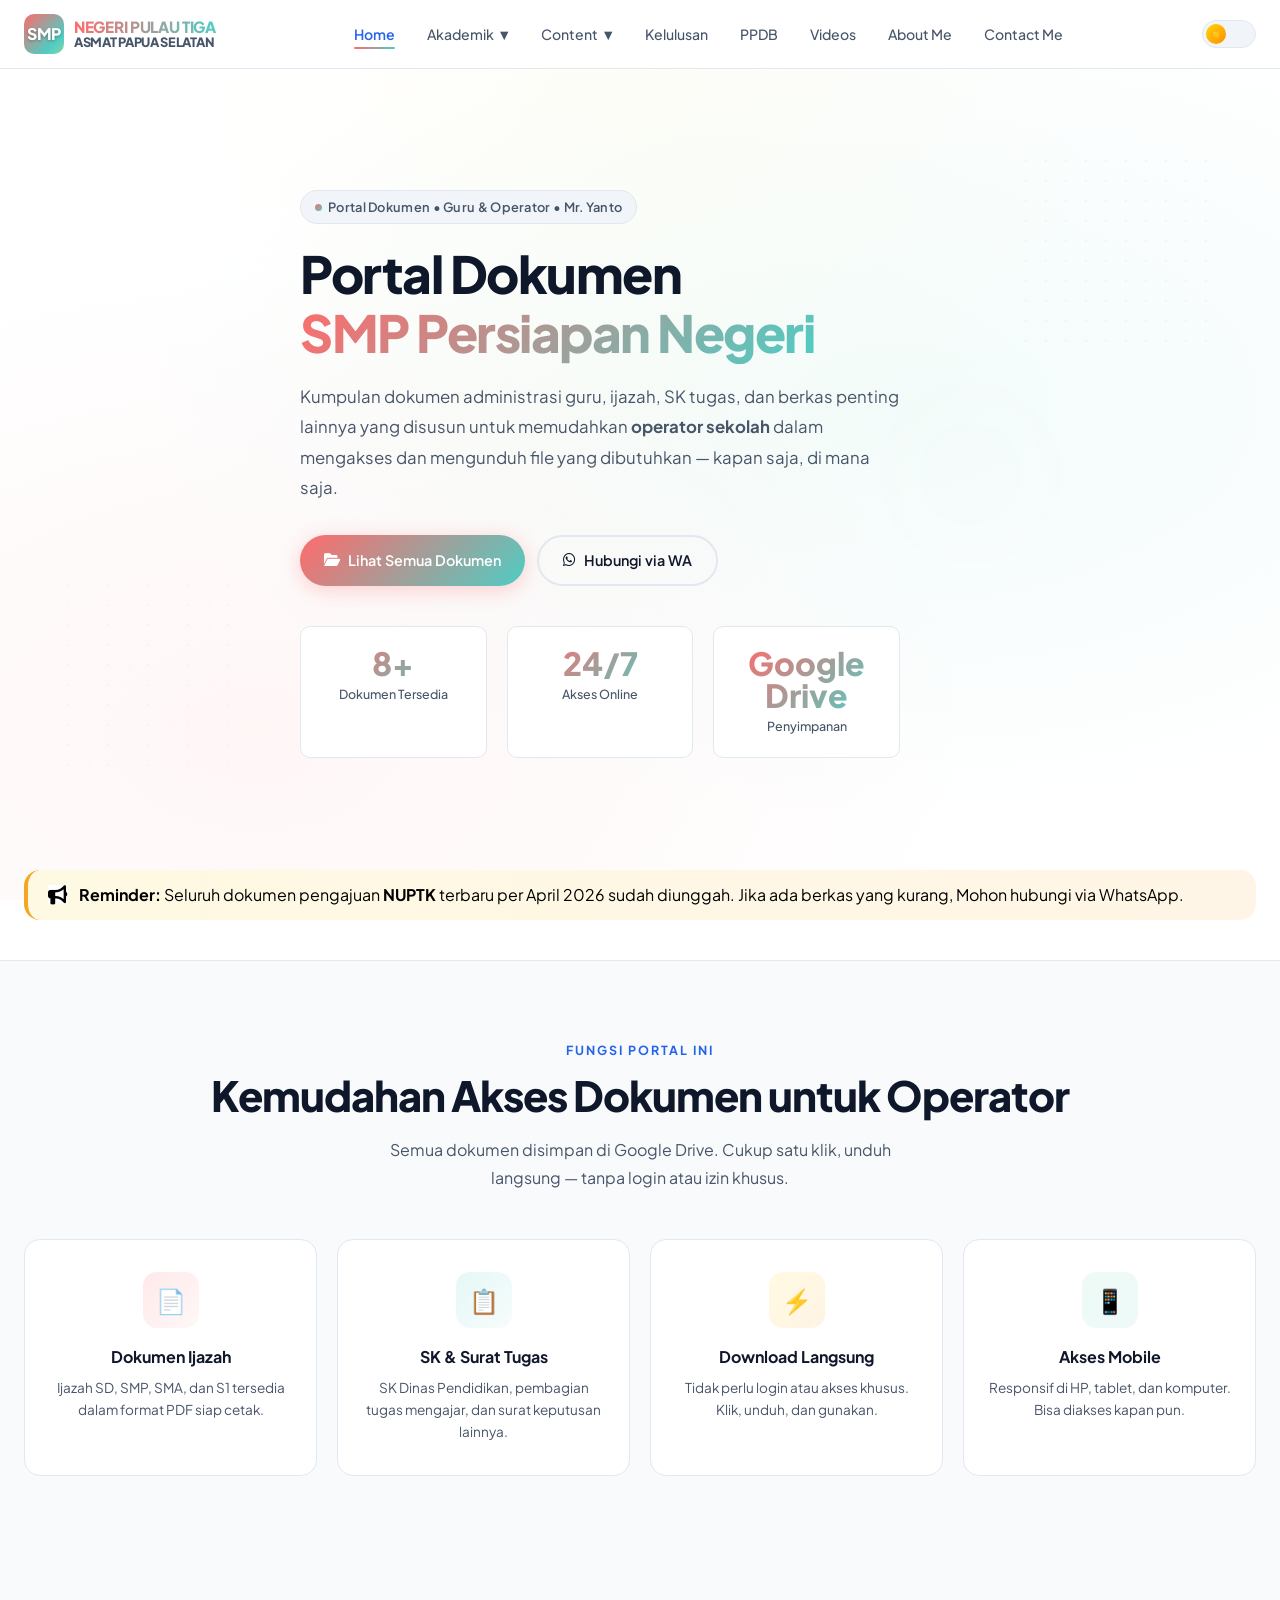
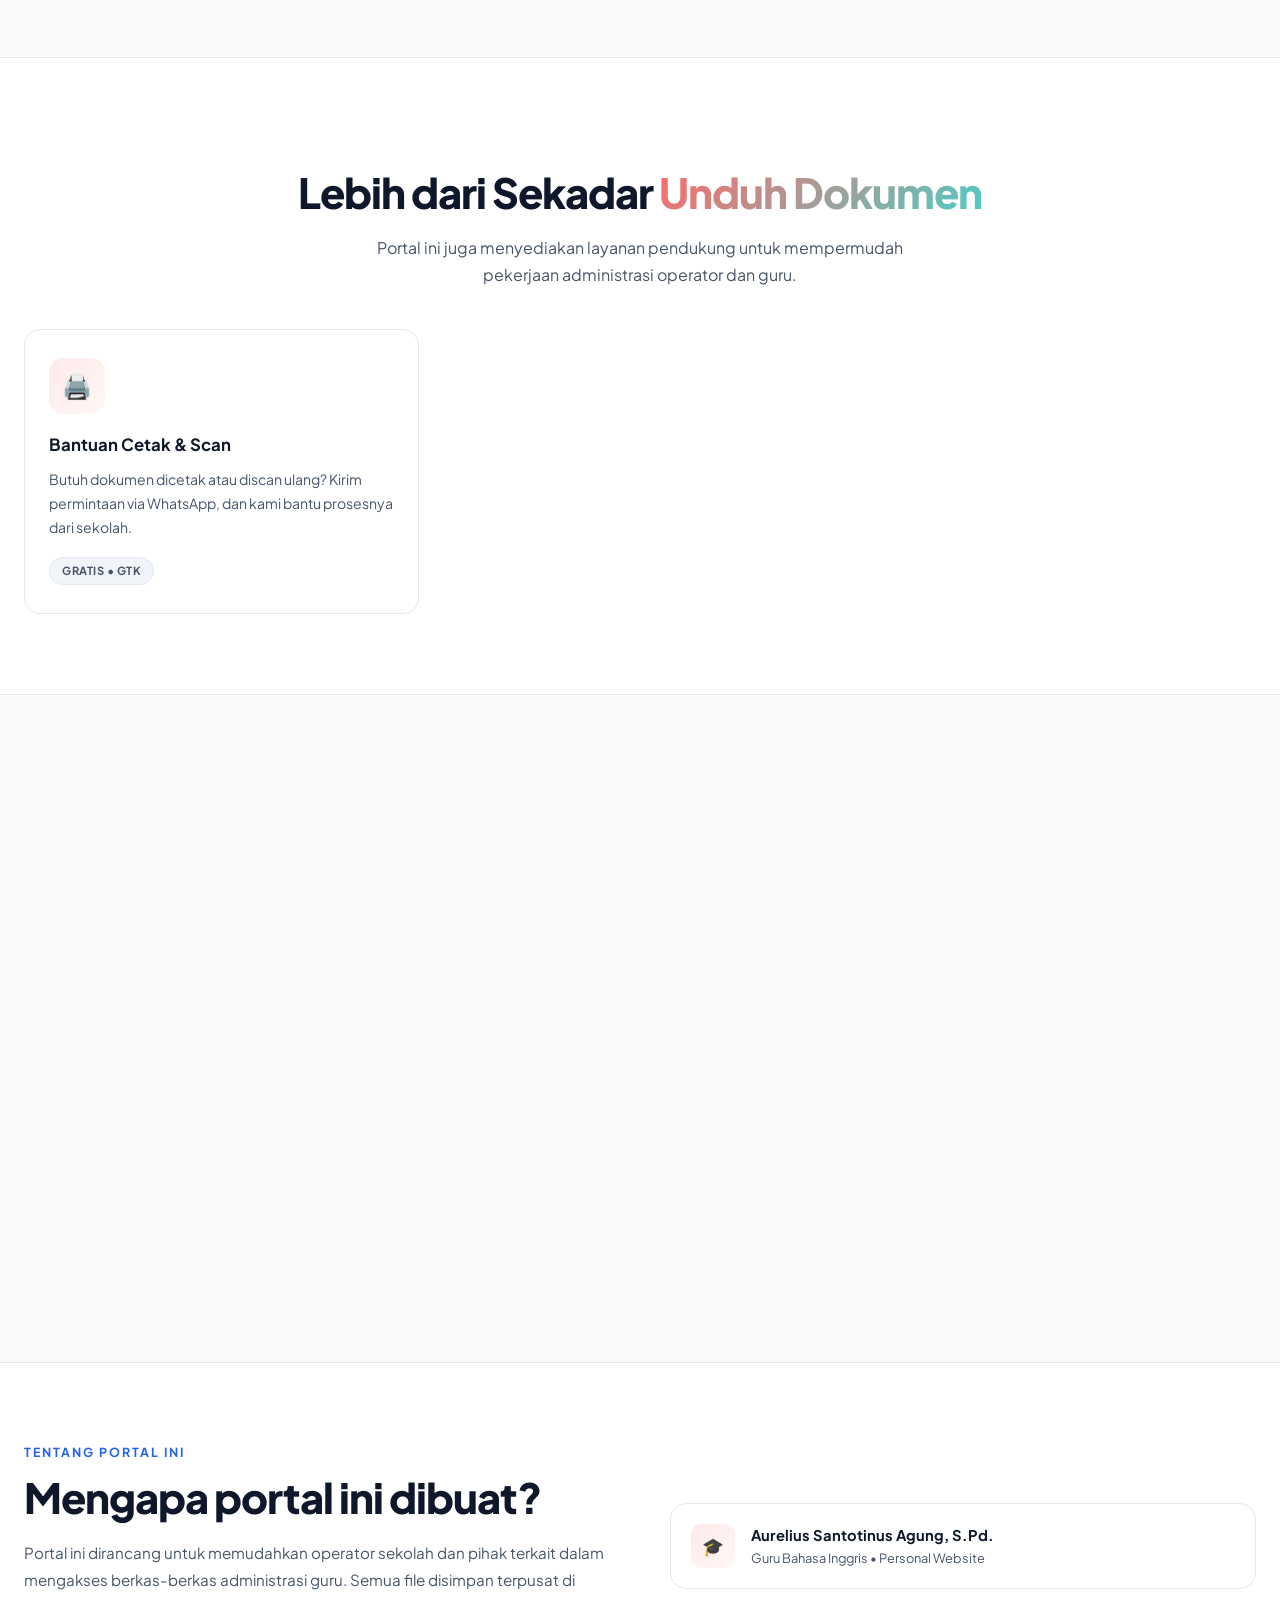
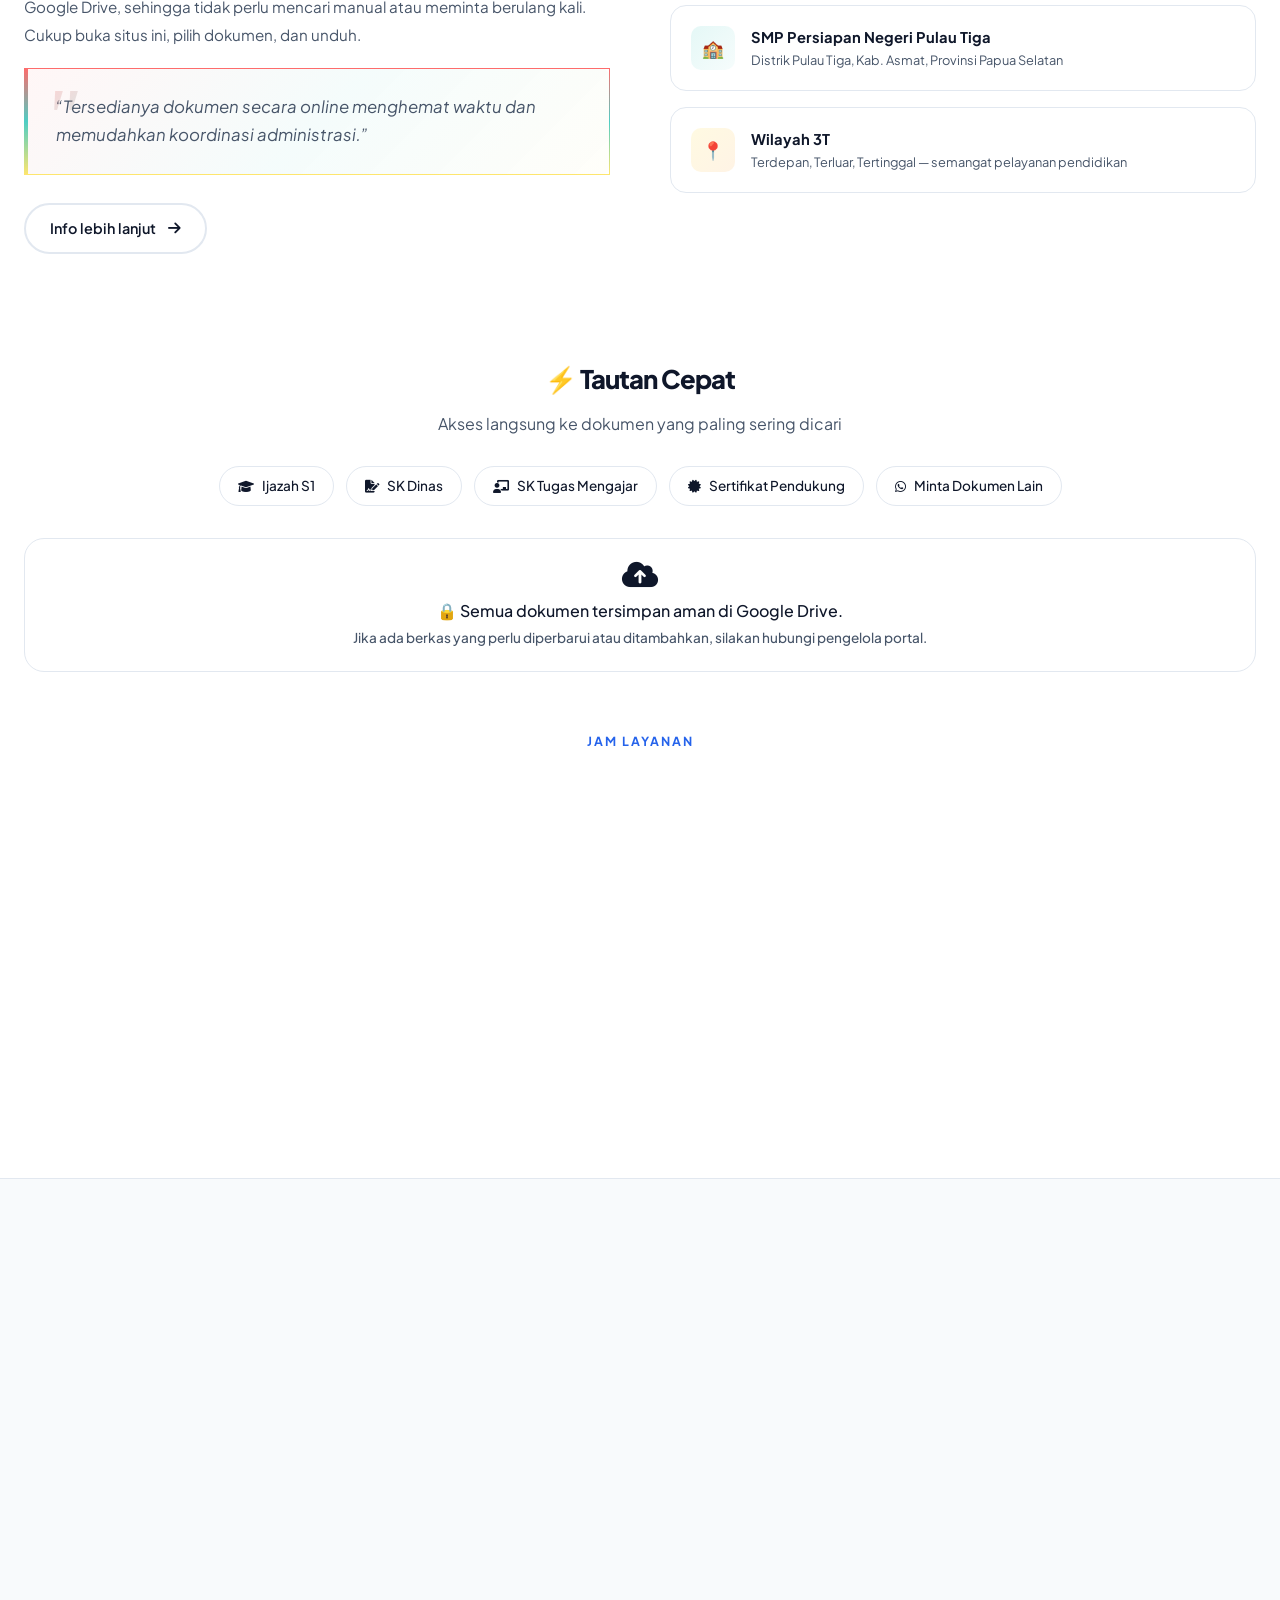
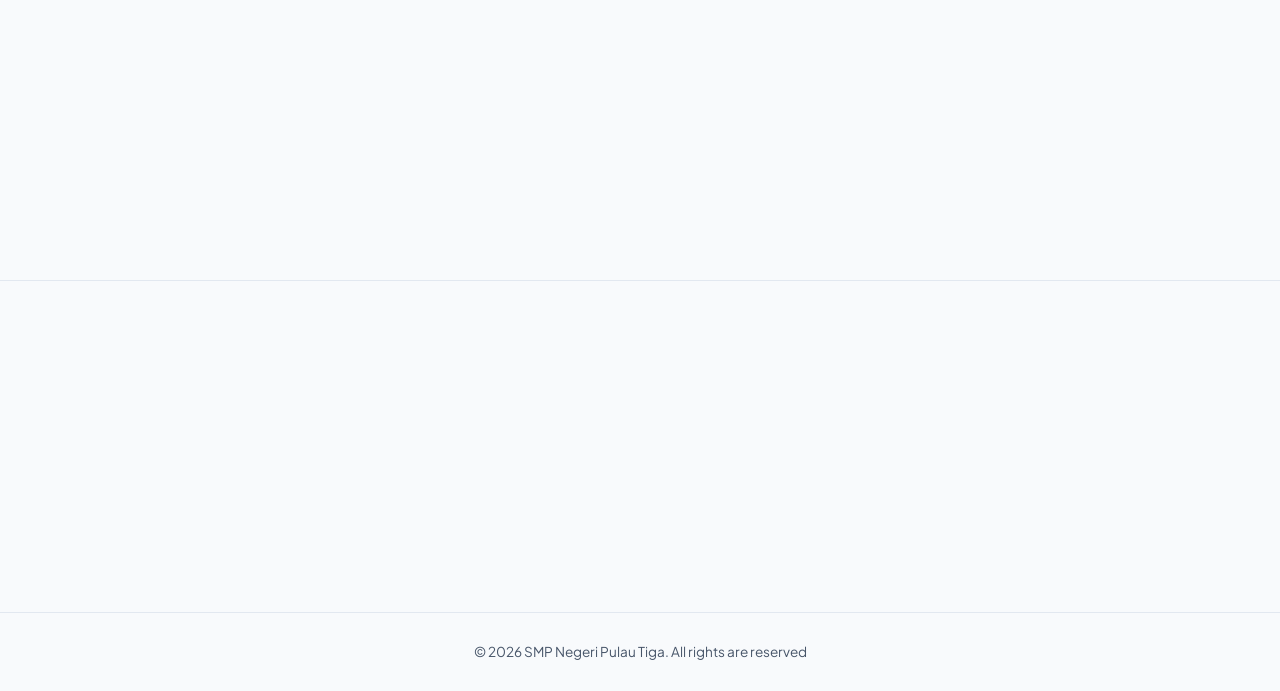
==== index.html @ c6775cc3 "komit sjaa" ====
<!doctype html>
<html lang="id" data-theme="light">

<head>
  <meta charset="UTF-8" />
  <meta name="viewport" content="width=device-width, initial-scale=1.0" />
  <title>Beranda | Portal Dokumen - SMP Persiapan Negeri Pulau Tiga</title>
  <meta name="description"
    content="Portal dokumen resmi untuk kebutuhan operator sekolah. Akses mudah file penting seperti ijazah, SK, dan administrasi guru." />
  <link rel="preconnect" href="https://fonts.googleapis.com" />
  <link rel="preconnect" href="https://fonts.gstatic.com" crossorigin />
  <link href="https://fonts.googleapis.com/css2?family=Plus+Jakarta+Sans:wght@300;400;500;600;700;800&display=swap"
    rel="stylesheet" />
  <link rel="stylesheet" href="https://cdnjs.cloudflare.com/ajax/libs/font-awesome/6.0.0-beta3/css/all.min.css" />
  <link rel="stylesheet" href="css/style.css" />
  <style>
    /* tambahan kecil untuk konten baru */
    .announcement-bar {
      background: linear-gradient(90deg, #fef9e3, #fff5e6);
      border-left: 4px solid #f5a623;
      padding: 12px 20px;
      border-radius: 16px;
      display: flex;
      align-items: center;
      gap: 12px;
      flex-wrap: wrap;
      margin-bottom: 40px;
    }

    .quick-links {
      display: flex;
      flex-wrap: wrap;
      gap: 12px;
      justify-content: center;
      margin-top: 20px;
    }

    .quick-link-item {
      background: var(--card-bg);
      border: 1px solid var(--border);
      border-radius: 40px;
      padding: 8px 18px;
      font-size: 0.85rem;
      font-weight: 500;
      transition: all 0.2s;
    }

    .quick-link-item i {
      margin-right: 6px;
      font-size: 0.8rem;
    }

    .quick-link-item:hover {
      background: var(--bg2);
      transform: translateY(-2px);
    }

    /* PERBAIKAN: Responsive untuk section Tentang Portal Ini */
    .about-portal-grid {
      display: grid;
      grid-template-columns: 1fr 1fr;
      gap: 60px;
      align-items: center;
    }

    @media (max-width: 768px) {
      .about-portal-grid {
        grid-template-columns: 1fr;
        gap: 40px;
      }

      .announcement-bar {
        font-size: 0.85rem;
      }
    }

    /* ===== KONTEN TAMBAHAN: LAYANAN, TESTIMONI, FAQ ===== */

    /* Section Layanan Tambahan */
    .services-grid {
      display: grid;
      grid-template-columns: repeat(auto-fit, minmax(260px, 1fr));
      gap: 24px;
      margin-top: 40px;
    }

    .service-card {
      background: var(--card-bg);
      border: 1px solid var(--border);
      border-radius: var(--radius);
      padding: 28px 24px;
      transition: all 0.3s cubic-bezier(0.4, 0, 0.2, 1);
      position: relative;
      overflow: hidden;
    }

    .service-card::before {
      content: '';
      position: absolute;
      top: 0;
      left: 0;
      right: 0;
      height: 3px;
      background: linear-gradient(90deg, var(--c1), var(--c2), var(--c3));
      transform: scaleX(0);
      transform-origin: left;
      transition: transform 0.4s ease;
    }

    .service-card:hover::before {
      transform: scaleX(1);
    }

    .service-card:hover {
      transform: translateY(-6px);
      box-shadow: var(--shadow-lg);
      border-color: transparent;
    }

    .service-icon {
      width: 56px;
      height: 56px;
      border-radius: 14px;
      display: flex;
      align-items: center;
      justify-content: center;
      font-size: 1.5rem;
      margin-bottom: 18px;
    }

    .service-icon.si-1 {
      background: linear-gradient(135deg, rgba(255, 107, 107, 0.15), rgba(255, 107, 107, 0.05));
      color: var(--c1);
    }

    .service-icon.si-2 {
      background: linear-gradient(135deg, rgba(78, 205, 196, 0.15), rgba(78, 205, 196, 0.05));
      color: var(--c2);
    }

    .service-icon.si-3 {
      background: linear-gradient(135deg, rgba(255, 230, 109, 0.2), rgba(255, 140, 0, 0.1));
      color: #f59e0b;
    }

    .service-card h3 {
      font-size: 1.05rem;
      font-weight: 700;
      margin-bottom: 10px;
      color: var(--text);
    }

    .service-card p {
      font-size: 0.88rem;
      color: var(--text2);
      line-height: 1.7;
      margin-bottom: 16px;
    }

    .service-card .service-tag {
      display: inline-block;
      padding: 4px 12px;
      border-radius: 99px;
      font-size: 0.7rem;
      font-weight: 700;
      letter-spacing: 0.5px;
      text-transform: uppercase;
      background: var(--bg3);
      color: var(--text2);
      border: 1px solid var(--border);
    }

    /* Testimoni */
    .testimonial-grid {
      display: grid;
      grid-template-columns: repeat(auto-fit, minmax(280px, 1fr));
      gap: 24px;
      margin-top: 40px;
    }

    .testimonial-card {
      background: var(--card-bg);
      border: 1px solid var(--border);
      border-radius: var(--radius);
      padding: 28px 24px;
      transition: all 0.3s ease;
      position: relative;
    }

    .testimonial-card:hover {
      transform: translateY(-4px);
      box-shadow: var(--shadow-lg);
    }

    .testimonial-quote-icon {
      font-size: 2.5rem;
      color: var(--c2);
      opacity: 0.3;
      line-height: 1;
      margin-bottom: 8px;
      font-family: Georgia, serif;
    }

    .testimonial-text {
      font-size: 0.9rem;
      color: var(--text2);
      line-height: 1.75;
      margin-bottom: 20px;
      font-style: italic;
    }

    .testimonial-author {
      display: flex;
      align-items: center;
      gap: 12px;
      padding-top: 16px;
      border-top: 1px solid var(--border);
    }

    .testimonial-avatar {
      width: 44px;
      height: 44px;
      border-radius: 50%;
      background: linear-gradient(135deg, var(--c1), var(--c2));
      display: flex;
      align-items: center;
      justify-content: center;
      color: #fff;
      font-weight: 700;
      font-size: 1rem;
      flex-shrink: 0;
    }

    .testimonial-author-info h4 {
      font-size: 0.88rem;
      font-weight: 700;
      color: var(--text);
      margin-bottom: 2px;
    }

    .testimonial-author-info p {
      font-size: 0.75rem;
      color: var(--text3);
    }

    .testimonial-stars {
      color: #f59e0b;
      font-size: 0.8rem;
      margin-bottom: 8px;
      letter-spacing: 2px;
    }

    /* FAQ Accordion */
    .faq-list {
      max-width: 780px;
      margin: 40px auto 0;
      display: flex;
      flex-direction: column;
      gap: 12px;
    }

    .faq-item {
      background: var(--card-bg);
      border: 1px solid var(--border);
      border-radius: var(--radius-sm);
      overflow: hidden;
      transition: all 0.3s ease;
    }

    .faq-item.open {
      border-color: var(--c2);
      box-shadow: 0 8px 24px -12px rgba(78, 205, 196, 0.35);
    }

    .faq-question {
      width: 100%;
      padding: 18px 22px;
      background: none;
      border: none;
      text-align: left;
      font-size: 0.92rem;
      font-weight: 600;
      color: var(--text);
      cursor: pointer;
      display: flex;
      align-items: center;
      justify-content: space-between;
      gap: 16px;
      transition: background 0.2s ease;
      font-family: inherit;
    }

    .faq-question:hover {
      background: var(--bg3);
    }

    .faq-question-icon {
      flex-shrink: 0;
      width: 28px;
      height: 28px;
      border-radius: 50%;
      background: var(--bg3);
      display: flex;
      align-items: center;
      justify-content: center;
      transition: all 0.3s ease;
      font-size: 0.75rem;
      color: var(--text2);
    }

    .faq-item.open .faq-question-icon {
      background: linear-gradient(135deg, var(--c1), var(--c2));
      color: #fff;
      transform: rotate(180deg);
    }

    .faq-answer {
      max-height: 0;
      overflow: hidden;
      transition: max-height 0.4s cubic-bezier(0.4, 0, 0.2, 1);
    }

    .faq-item.open .faq-answer {
      max-height: 500px;
    }

    .faq-answer-inner {
      padding: 0 22px 20px 22px;
      font-size: 0.86rem;
      color: var(--text2);
      line-height: 1.75;
    }

    /* Info Jam Layanan */
    .hours-grid {
      display: grid;
      grid-template-columns: repeat(auto-fit, minmax(200px, 1fr));
      gap: 16px;
      margin-top: 32px;
    }

    .hours-card {
      background: var(--card-bg);
      border: 1px solid var(--border);
      border-radius: var(--radius-sm);
      padding: 22px 20px;
      text-align: center;
      transition: all 0.3s ease;
    }

    .hours-card:hover {
      transform: translateY(-4px);
      box-shadow: var(--shadow);
      border-color: var(--c2);
    }

    .hours-card .hours-icon {
      width: 44px;
      height: 44px;
      margin: 0 auto 12px;
      border-radius: 12px;
      display: flex;
      align-items: center;
      justify-content: center;
      font-size: 1.1rem;
      background: linear-gradient(135deg, rgba(78, 205, 196, 0.15), rgba(78, 205, 196, 0.05));
      color: var(--c2);
    }

    .hours-card h4 {
      font-size: 0.9rem;
      font-weight: 700;
      margin-bottom: 6px;
      color: var(--text);
    }

    .hours-card p {
      font-size: 0.82rem;
      color: var(--text2);
      line-height: 1.6;
    }

    .hours-card .hours-status {
      display: inline-block;
      margin-top: 8px;
      padding: 3px 10px;
      border-radius: 99px;
      font-size: 0.7rem;
      font-weight: 600;
      background: rgba(16, 185, 129, 0.15);
      color: #059669;
    }

    @media (max-width: 768px) {

      .services-grid,
      .testimonial-grid {
        grid-template-columns: 1fr;
      }
    }
  </style>
</head>

<body>
  <!-- NAVBAR -->
  <nav class="navbar">
    <div class="container">
      <div class="nav-inner">
        <a href="index.html" class="logo">
          <div class="logo-icon">SMP</div>
          <div class="logo-text">
            <span class="logo-title">Persiapan Negeri</span>
            <span class="logo-sub">Pulau Tiga • Nakai</span>
          </div>
        </a>
        <ul class="nav-links">
          <li><a href="index.html">Home</a></li>
          <li><a href="documents.html">Documents</a></li>
          <li><a href="gallery.html">Gallery</a></li>
          <li><a href="grades.html">Students Grades</a></li>
          <li><a href="exam.html">Ujian</a></li>
          <li><a href="rapor.html">Rapor</a></li>
          <li><a href="blog.html">Blog</a></li>
          <li><a href="about.html">About Me</a></li>
          <li><a href="https://mryanto96.github.io/ATTENDANCE-SYSTEM/" target="_blank">Absensi</a></li>
          <li><a href="contact.html">Contact Me</a></li>
        </ul>
        <div class="nav-right">
          <button class="dark-toggle" aria-label="Toggle dark mode" id="darkToggleBtn">
            <div class="dark-toggle-ball">☀️</div>
          </button>
          <button class="hamburger" aria-label="Menu">
            <span></span><span></span><span></span>
          </button>
        </div>
      </div>
    </div>
  </nav>
  <div class="mobile-menu" id="mobileMenu">
    <a href="index.html">Home</a>
    <a href="documents.html">Documents</a>
    <a href="gallery.html">Gallery</a>
    <a href="grades.html">Students Grades</a>
    <a href="exam.html">Ujian</a>
    <a href="rapor.html">Rapor</a>
    <a href="blog.html">Blog</a>
    <a href="about.html">About Me</a>
    <a href="https://mryanto96.github.io/ATTENDANCE-SYSTEM/" target="_blank">Absensi</a>
    <a href="contact.html">Contact Me</a>
  </div>


  <div class="page-content">
    <!-- HERO - versi lebih rendah hati & profesional -->
    <section class="hero">
      <div class="hero-bg"></div>
      <div class="dots-grid" style="top: 10%; right: 5%; opacity: 0.4"></div>
      <div class="dots-grid" style="bottom: 15%; left: 3%; opacity: 0.3"></div>

      <div class="container">
        <div class="hero-inner">
          <div class="hero-text">
            <div class="badge fade-up" style="margin-bottom: 20px">
              <span class="badge-dot"></span>
              Portal Dokumen • Guru & Operator • Mr. Yanto
            </div>

            <h1 class="fade-up">
              Portal Dokumen<br /><span class="gradient-text">SMP Persiapan Negeri</span>
            </h1>

            <p class="hero-desc fade-up">
              Kumpulan dokumen administrasi guru, ijazah, SK tugas, dan berkas
              penting lainnya yang disusun untuk memudahkan
              <strong>operator sekolah</strong> dalam mengakses dan mengunduh
              file yang dibutuhkan — kapan saja, di mana saja.
            </p>

            <div class="hero-actions fade-up">
              <a href="documents.html" class="btn btn-primary">
                <i class="fas fa-folder-open"></i>
                Lihat Semua Dokumen
              </a>
              <a href="contact.html" class="btn btn-outline">
                <i class="fab fa-whatsapp"></i>
                Hubungi via WA
              </a>
            </div>

            <div class="stats-row fade-up">
              <div class="stat-card">
                <div class="stat-value">8+</div>
                <div class="stat-label">Dokumen Tersedia</div>
              </div>
              <div class="stat-card">
                <div class="stat-value">24/7</div>
                <div class="stat-label">Akses Online</div>
              </div>
              <div class="stat-card">
                <div class="stat-value">Google Drive</div>
                <div class="stat-label">Penyimpanan</div>
              </div>
            </div>
          </div>

          <div class="profile-wrapper fade-up">
            <div class="profile-frame">
              <img src="images/Pass.jpeg" alt="Aurelius Santotinus Agung, S.Pd." class="profile-img" onerror="
                    this.style.display = 'none';
                    this.parentNode.querySelector(
                      '.profile-placeholder',
                    ).style.display = 'flex';
                  " />
              <div class="profile-placeholder" style="
                    display: none;
                    position: absolute;
                    inset: 6px;
                    border-radius: 40% 60% 40% 60% / 50% 40% 60% 50%;
                    background: linear-gradient(
                      135deg,
                      var(--c1),
                      var(--c2),
                      var(--c3)
                    );
                    align-items: center;
                    justify-content: center;
                    font-size: 5rem;
                    color: white;
                    animation:
                      blobPulse 8s ease infinite,
                      float 6s ease-in-out infinite;
                    z-index: 1;
                  ">
                👨‍🏫
              </div>
            </div>
          </div>
        </div>
      </div>
    </section>

    <!-- PENGUMUMAN RINGAN (KONTEN RELEVAN) -->
    <div class="container" style="margin-top: -30px; position: relative; z-index: 5">
      <div class="announcement-bar fade-up" style="color: #000000">
        <i class="fas fa-bullhorn" style="font-size: 1.2rem; background-color: white; color: #000000"></i>
        <span><strong>Reminder:</strong> Seluruh dokumen pengajuan
          <strong>NUPTK</strong> terbaru per April 2026 sudah diunggah. Jika
          ada berkas yang kurang, Mohon hubungi via WhatsApp.</span>
      </div>
    </div>

    <!-- QUICK INFO SECTION -->
    <section class="section" style="
          background: var(--bg2);
          border-top: 1px solid var(--border);
          border-bottom: 1px solid var(--border);
        ">
      <div class="container">
        <div style="text-align: center; margin-bottom: 48px">
          <p class="section-label fade-up">Fungsi Portal Ini</p>
          <h2 class="section-title fade-up">
            Kemudahan Akses Dokumen untuk Operator
          </h2>
          <p class="section-desc fade-up" style="margin: 0 auto">
            Semua dokumen disimpan di Google Drive. Cukup satu klik, unduh
            langsung — tanpa login atau izin khusus.
          </p>
        </div>

        <div style="
              display: grid;
              grid-template-columns: repeat(auto-fit, minmax(240px, 1fr));
              gap: 20px;
            ">
          <div class="card fade-up" style="text-align: center; padding: 32px 24px">
            <div style="
                  width: 56px;
                  height: 56px;
                  border-radius: 14px;
                  background: linear-gradient(
                    135deg,
                    rgba(255, 107, 107, 0.15),
                    rgba(255, 107, 107, 0.05)
                  );
                  display: flex;
                  align-items: center;
                  justify-content: center;
                  margin: 0 auto 16px;
                  font-size: 1.5rem;
                ">
              📄
            </div>
            <h3 style="font-weight: 700; margin-bottom: 8px; font-size: 1rem">
              Dokumen Ijazah
            </h3>
            <p style="
                  font-size: 0.85rem;
                  color: var(--text2);
                  line-height: 1.6;
                ">
              Ijazah SD, SMP, SMA, dan S1 tersedia dalam format PDF siap
              cetak.
            </p>
          </div>

          <div class="card fade-up" style="text-align: center; padding: 32px 24px">
            <div style="
                  width: 56px;
                  height: 56px;
                  border-radius: 14px;
                  background: linear-gradient(
                    135deg,
                    rgba(78, 205, 196, 0.15),
                    rgba(78, 205, 196, 0.05)
                  );
                  display: flex;
                  align-items: center;
                  justify-content: center;
                  margin: 0 auto 16px;
                  font-size: 1.5rem;
                ">
              📋
            </div>
            <h3 style="font-weight: 700; margin-bottom: 8px; font-size: 1rem">
              SK & Surat Tugas
            </h3>
            <p style="
                  font-size: 0.85rem;
                  color: var(--text2);
                  line-height: 1.6;
                ">
              SK Dinas Pendidikan, pembagian tugas mengajar, dan surat
              keputusan lainnya.
            </p>
          </div>

          <div class="card fade-up" style="text-align: center; padding: 32px 24px">
            <div style="
                  width: 56px;
                  height: 56px;
                  border-radius: 14px;
                  background: linear-gradient(
                    135deg,
                    rgba(255, 230, 109, 0.2),
                    rgba(255, 140, 0, 0.1)
                  );
                  display: flex;
                  align-items: center;
                  justify-content: center;
                  margin: 0 auto 16px;
                  font-size: 1.5rem;
                ">
              ⚡
            </div>
            <h3 style="font-weight: 700; margin-bottom: 8px; font-size: 1rem">
              Download Langsung
            </h3>
            <p style="
                  font-size: 0.85rem;
                  color: var(--text2);
                  line-height: 1.6;
                ">
              Tidak perlu login atau akses khusus. Klik, unduh, dan gunakan.
            </p>
          </div>

          <div class="card fade-up" style="text-align: center; padding: 32px 24px">
            <div style="
                  width: 56px;
                  height: 56px;
                  border-radius: 14px;
                  background: linear-gradient(
                    135deg,
                    rgba(168, 230, 207, 0.2),
                    rgba(78, 205, 196, 0.1)
                  );
                  display: flex;
                  align-items: center;
                  justify-content: center;
                  margin: 0 auto 16px;
                  font-size: 1.5rem;
                ">
              📱
            </div>
            <h3 style="font-weight: 700; margin-bottom: 8px; font-size: 1rem">
              Akses Mobile
            </h3>
            <p style="
                  font-size: 0.85rem;
                  color: var(--text2);
                  line-height: 1.6;
                ">
              Responsif di HP, tablet, dan komputer. Bisa diakses kapan pun.
            </p>
          </div>
        </div>

        <div style="text-align: center; margin-top: 48px" class="fade-up">
          <a href="documents.html" class="btn btn-primary" style="font-size: 1rem; padding: 14px 32px">
            <i class="fas fa-folder-open"></i>
            Lihat Semua Dokumen
          </a>
        </div>
      </div>
    </section>

    <!-- ===== KONTEN BARU 1: LAYANAN TAMBAHAN ===== -->
    <section class="section">
      <div class="container">
        <div style="text-align: center; margin-bottom: 8px">
          <p class="section-label fade-up">Layanan Tambahan</p>
          <h2 class="section-title fade-up">
            Lebih dari Sekadar <span class="gradient-text">Unduh Dokumen</span>
          </h2>
          <p class="section-desc fade-up" style="margin: 0 auto">
            Portal ini juga menyediakan layanan pendukung untuk mempermudah
            pekerjaan administrasi operator dan guru.
          </p>
        </div>

        <div class="services-grid">
          <div class="service-card fade-up">
            <div class="service-icon si-1">🖨️</div>
            <h3>Bantuan Cetak & Scan</h3>
            <p>
              Butuh dokumen dicetak atau discan ulang? Kirim permintaan via
              WhatsApp, dan kami bantu prosesnya dari sekolah.
            </p>
            <span class="service-tag">Gratis • GTK</span>
          </div>

          <div class="service-card fade-up">
            <div class="service-icon si-2">📝</div>
            <h3>Template Administrasi</h3>
            <p>
              Tersedia template Surat Tugas, SK, dan format administrasi
              lainnya yang bisa langsung diedit sesuai kebutuhan.
            </p>
            <span class="service-tag">Siap Pakai</span>
          </div>

          <div class="service-card fade-up">
            <div class="service-icon si-3">🔐</div>
            <h3>Pendampingan Verifikasi</h3>
            <p>
              Membantu memverifikasi keaslian dokumen dan memastikan berkas
              sesuai dengan persyaratan Dinas Pendidikan.
            </p>
            <span class="service-tag">Konsultasi</span>
          </div>
        </div>
      </div>
    </section>

    <!-- ===== KONTEN BARU 2: TESTIMONI ===== -->
    <section class="section"
      style="background: var(--bg2); border-top: 1px solid var(--border); border-bottom: 1px solid var(--border);">
      <div class="container">
        <div style="text-align: center; margin-bottom: 8px">
          <p class="section-label fade-up">Testimoni</p>
          <h2 class="section-title fade-up">
            Apa Kata <span class="gradient-text">Pengguna</span>?
          </h2>
          <p class="section-desc fade-up" style="margin: 0 auto">
            Beberapa tanggapan dari operator sekolah dan rekan guru yang
            memanfaatkan portal ini.
          </p>
        </div>

        <div class="testimonial-grid">
          <div class="testimonial-card fade-up">
            <div class="testimonial-stars">★★★★★</div>
            <div class="testimonial-quote-icon">"</div>
            <p class="testimonial-text">
              Sangat membantu! Dulu saya harus minta SK berulang kali ke
              bagian administrasi. Sekarang tinggal buka portal, klik, dan
              unduh. Hemat waktu banget.
            </p>
            <div class="testimonial-author">
              <div class="testimonial-avatar">R</div>
              <div class="testimonial-author-info">
                <h4>Rina Marlina</h4>
                <p>Operator Sekolah • SMP Negeri 2 Asmat</p>
              </div>
            </div>
          </div>

          <div class="testimonial-card fade-up">
            <div class="testimonial-stars">★★★★★</div>
            <div class="testimonial-quote-icon">"</div>
            <p class="testimonial-text">
              Aksesnya mudah, tampilannya bersih, dan yang paling penting
              bisa dibuka dari HP. Sangat cocok untuk daerah 3T seperti kami.
            </p>
            <div class="testimonial-author">
              <div class="testimonial-avatar"
                style="background: linear-gradient(135deg, var(--c3), var(--c4)); color: #000;">Y</div>
              <div class="testimonial-author-info">
                <h4>Yohanes Kapisa</h4>
                <p>Guru Kelas • SD Inpres Pulau Tiga</p>
              </div>
            </div>
          </div>

          <div class="testimonial-card fade-up">
            <div class="testimonial-stars">★★★★★</div>
            <div class="testimonial-quote-icon">"</div>
            <p class="testimonial-text">
              Dokumentasi administrasi jadi lebih tertata. Operator baru
              tinggal dikasih link, langsung paham. Recommended untuk sekolah
              lain!
            </p>
            <div class="testimonial-author">
              <div class="testimonial-avatar" style="background: linear-gradient(135deg, var(--c5), var(--c1));">M</div>
              <div class="testimonial-author-info">
                <h4>Markus Welerubun</h4>
                <p>Kepala Sekolah • SMP Persiapan Negeri</p>
              </div>
            </div>
          </div>
        </div>
      </div>
    </section>

    <!-- ABOUT SNIPPET - PERBAIKAN: Responsive mobile -->
    <section class="section">
      <div class="container">
        <div class="about-portal-grid">
          <!-- Kolom Kiri: Teks -->
          <div class="fade-up">
            <p class="section-label">Tentang Portal Ini</p>
            <h2 class="section-title">Mengapa portal ini dibuat?</h2>
            <p style="
                  color: var(--text2);
                  line-height: 1.8;
                  margin-bottom: 20px;
                  font-size: 0.95rem;
                ">
              Portal ini dirancang untuk memudahkan operator sekolah dan pihak
              terkait dalam mengakses berkas-berkas administrasi guru. Semua
              file disimpan terpusat di Google Drive, sehingga tidak perlu
              mencari manual atau meminta berulang kali. Cukup buka situs ini,
              pilih dokumen, dan unduh.
            </p>
            <div class="quote-box" style="margin-bottom: 28px">
              “Tersedianya dokumen secara online menghemat waktu dan
              memudahkan koordinasi administrasi.”
            </div>
            <a href="about.html" class="btn btn-outline">
              Info lebih lanjut
              <i class="fas fa-arrow-right" style="margin-left: 4px"></i>
            </a>
          </div>

          <!-- Kolom Kanan: Info Cards -->
          <div class="fade-up" style="display: flex; flex-direction: column; gap: 16px">
            <div style="
                  display: flex;
                  align-items: center;
                  gap: 16px;
                  padding: 20px;
                  background: var(--card-bg);
                  border: 1px solid var(--border);
                  border-radius: var(--radius);
                ">
              <div style="
                    width: 44px;
                    height: 44px;
                    border-radius: 10px;
                    background: linear-gradient(
                      135deg,
                      rgba(255, 107, 107, 0.15),
                      rgba(255, 107, 107, 0.05)
                    );
                    display: flex;
                    align-items: center;
                    justify-content: center;
                    font-size: 1.1rem;
                    flex-shrink: 0;
                  ">
                🎓
              </div>
              <div>
                <div style="font-weight: 700; font-size: 0.92rem">
                  Aurelius Santotinus Agung, S.Pd.
                </div>
                <div style="font-size: 0.8rem; color: var(--text2)">
                  Guru Bahasa Inggris • Personal Website
                </div>
              </div>
            </div>
            <div style="
                  display: flex;
                  align-items: center;
                  gap: 16px;
                  padding: 20px;
                  background: var(--card-bg);
                  border: 1px solid var(--border);
                  border-radius: var(--radius);
                ">
              <div style="
                    width: 44px;
                    height: 44px;
                    border-radius: 10px;
                    background: linear-gradient(
                      135deg,
                      rgba(78, 205, 196, 0.15),
                      rgba(78, 205, 196, 0.05)
                    );
                    display: flex;
                    align-items: center;
                    justify-content: center;
                    font-size: 1.1rem;
                    flex-shrink: 0;
                  ">
                🏫
              </div>
              <div>
                <div style="font-weight: 700; font-size: 0.92rem">
                  SMP Persiapan Negeri Pulau Tiga
                </div>
                <div style="font-size: 0.8rem; color: var(--text2)">
                  Distrik Pulau Tiga, Kab. Asmat, Provinsi Papua Selatan
                </div>
              </div>
            </div>
            <div style="
                  display: flex;
                  align-items: center;
                  gap: 16px;
                  padding: 20px;
                  background: var(--card-bg);
                  border: 1px solid var(--border);
                  border-radius: var(--radius);
                ">
              <div style="
                    width: 44px;
                    height: 44px;
                    border-radius: 10px;
                    background: linear-gradient(
                      135deg,
                      rgba(255, 230, 109, 0.2),
                      rgba(255, 140, 0, 0.1)
                    );
                    display: flex;
                    align-items: center;
                    justify-content: center;
                    font-size: 1.1rem;
                    flex-shrink: 0;
                  ">
                📍
              </div>
              <div>
                <div style="font-weight: 700; font-size: 0.92rem">
                  Wilayah 3T
                </div>
                <div style="font-size: 0.8rem; color: var(--text2)">
                  Terdepan, Terluar, Tertinggal — semangat pelayanan
                  pendidikan
                </div>
              </div>
            </div>
          </div>
        </div>
      </div>
    </section>

    <!-- KONTEN TAMBAHAN: Tautan cepat & informasi layanan -->
    <section style="padding: 30px 0 40px">
      <div class="container">
        <div class="fade-up" style="text-align: center; margin-bottom: 30px">
          <h3 class="section-title" style="font-size: 1.6rem">
            ⚡ Tautan Cepat
          </h3>
          <p style="color: var(--text2)">
            Akses langsung ke dokumen yang paling sering dicari
          </p>
        </div>
        <div class="quick-links fade-up">
          <a href="documents.html?filter=ijazah" class="quick-link-item"><i class="fas fa-graduation-cap"></i> Ijazah
            S1</a>
          <a href="documents.html?filter=sk" class="quick-link-item"><i class="fas fa-file-signature"></i> SK Dinas</a>
          <a href="documents.html?filter=tugas" class="quick-link-item"><i class="fas fa-chalkboard-user"></i> SK Tugas
            Mengajar</a>
          <a href="documents.html?filter=sertifikat" class="quick-link-item"><i class="fas fa-certificate"></i>
            Sertifikat Pendukung</a>
          <a href="contact.html" class="quick-link-item"><i class="fab fa-whatsapp"></i> Minta Dokumen Lain</a>
        </div>
        <div style="
              margin-top: 32px;
              background: var(--card-bg);
              border: 1px solid var(--border);
              border-radius: 20px;
              padding: 22px 28px;
              text-align: center;
            " class="fade-up">
          <i class="fas fa-cloud-upload-alt" style="
                font-size: 1.8rem;
                color: var(--primary-light);
                margin-bottom: 8px;
                display: inline-block;
              "></i>
          <p style="margin-bottom: 0; font-weight: 500">
            🔒 Semua dokumen tersimpan aman di Google Drive.<br />
            <span style="font-size: 0.85rem; color: var(--text2)">Jika ada berkas yang perlu diperbarui atau
              ditambahkan, silakan
              hubungi pengelola portal.</span>
          </p>
        </div>
      </div>
    </section>

    <!-- ===== KONTEN BARU 3: JAM LAYANAN ===== -->
    <section class="section" style="padding-top: 20px;">
      <div class="container">
        <div style="text-align: center; margin-bottom: 8px">
          <p class="section-label fade-up">Jam Layanan</p>
          <h2 class="section-title fade-up">
            Kapan <span class="gradient-text">Kami Siap</span> Membantu?
          </h2>
          <p class="section-desc fade-up" style="margin: 0 auto">
            Portal dapat diakses 24 jam, namun respon manual dari pengelola
            mengikuti jam berikut.
          </p>
        </div>

        <div class="hours-grid">
          <div class="hours-card fade-up">
            <div class="hours-icon"><i class="fas fa-sun"></i></div>
            <h4>Senin – Jumat</h4>
            <p>07.00 – 15.00 WIT</p>
            <span class="hours-status">Aktif</span>
          </div>

          <div class="hours-card fade-up">
            <div class="hours-icon"
              style="background: linear-gradient(135deg, rgba(255, 230, 109, 0.2), rgba(255, 140, 0, 0.1)); color: #f59e0b;">
              <i class="fas fa-clock"></i>
            </div>
            <h4>Sabtu</h4>
            <p>08.00 – 12.00 WIT</p>
            <span class="hours-status" style="background: rgba(245, 158, 11, 0.15); color: #b45309;">Terbatas</span>
          </div>

          <div class="hours-card fade-up">
            <div class="hours-icon"
              style="background: linear-gradient(135deg, rgba(255, 107, 107, 0.15), rgba(255, 107, 107, 0.05)); color: var(--c1);">
              <i class="fas fa-calendar-times"></i>
            </div>
            <h4>Minggu & Hari Libur</h4>
            <p>Respon via WhatsApp</p>
            <span class="hours-status" style="background: rgba(239, 68, 68, 0.15); color: #b91c1c;">Online</span>
          </div>

          <div class="hours-card fade-up">
            <div class="hours-icon"
              style="background: linear-gradient(135deg, rgba(78, 205, 196, 0.15), rgba(78, 205, 196, 0.05)); color: var(--c2);">
              <i class="fab fa-whatsapp"></i>
            </div>
            <h4>Respon WhatsApp</h4>
            <p>&lt; 24 jam kerja</p>
            <span class="hours-status">Cepat</span>
          </div>
        </div>
      </div>
    </section>

    <!-- ===== KONTEN BARU 4: FAQ ===== -->
    <section class="section" style="background: var(--bg2); border-top: 1px solid var(--border);">
      <div class="container">
        <div style="text-align: center; margin-bottom: 8px">
          <p class="section-label fade-up">FAQ</p>
          <h2 class="section-title fade-up">
            Pertanyaan yang <span class="gradient-text">Sering Diajukan</span>
          </h2>
          <p class="section-desc fade-up" style="margin: 0 auto">
            Beberapa pertanyaan umum seputar penggunaan portal dan dokumen.
          </p>
        </div>

        <div class="faq-list">
          <div class="faq-item fade-up">
            <button class="faq-question" type="button" aria-expanded="false">
              <span>Apakah saya perlu login untuk mengunduh dokumen?</span>
              <span class="faq-question-icon"><i class="fas fa-chevron-down"></i></span>
            </button>
            <div class="faq-answer">
              <div class="faq-answer-inner">
                Tidak. Semua dokumen dapat diakses dan diunduh secara bebas
                tanpa perlu login atau akun khusus. Cukup klik tombol unduh
                pada kartu dokumen yang diinginkan.
              </div>
            </div>
          </div>

          <div class="faq-item fade-up">
            <button class="faq-question" type="button" aria-expanded="false">
              <span>Bagaimana jika dokumen yang saya butuhkan belum tersedia?</span>
              <span class="faq-question-icon"><i class="fas fa-chevron-down"></i></span>
            </button>
            <div class="faq-answer">
              <div class="faq-answer-inner">
                Silakan hubungi pengelola melalui WhatsApp atau halaman
                Contact Me. Kami akan berusaha menyediakan atau mengarahkan
                ke sumber dokumen yang tepat dalam waktu 1×24 jam kerja.
              </div>
            </div>
          </div>

          <div class="faq-item fade-up">
            <button class="faq-question" type="button" aria-expanded="false">
              <span>Apakah dokumen di portal ini aman dan terjamin keasliannya?</span>
              <span class="faq-question-icon"><i class="fas fa-chevron-down"></i></span>
            </button>
            <div class="faq-answer">
              <div class="faq-answer-inner">
                Ya. Semua dokumen bersumber dari arsip resmi sekolah dan
                disimpan di Google Drive dengan izin akses
                <em>"Anyone with the link – Viewer"</em>. Untuk keperluan
                verifikasi lebih lanjut, silakan hubungi pihak sekolah
                langsung.
              </div>
            </div>
          </div>

          <div class="faq-item fade-up">
            <button class="faq-question" type="button" aria-expanded="false">
              <span>Bisakah saya meminta dokumen dalam format tertentu (Word/Excel)?</span>
              <span class="faq-question-icon"><i class="fas fa-chevron-down"></i></span>
            </button>
            <div class="faq-answer">
              <div class="faq-answer-inner">
                Bisa. Sebagian dokumen tersedia dalam format PDF, Word, dan
                Excel. Jika yang tersedia hanya PDF dan Anda membutuhkan
                format lain, silakan ajukan permintaan melalui WhatsApp untuk
                diproses sesuai ketersediaan.
              </div>
            </div>
          </div>

          <div class="faq-item fade-up">
            <button class="faq-question" type="button" aria-expanded="false">
              <span>Apakah portal ini terhubung dengan sistem Dapodik?</span>
              <span class="faq-question-icon"><i class="fas fa-chevron-down"></i></span>
            </button>
            <div class="faq-answer">
              <div class="faq-answer-inner">
                Tidak. Portal ini berdiri sendiri sebagai repositori dokumen
                administrasi. Namun data yang disajikan tetap mengacu pada
                dokumen resmi yang juga tercatat di Dapodik sekolah.
              </div>
            </div>
          </div>
        </div>
      </div>
    </section>

    <!-- CTA -->
    <section style="
          padding: 60px 0;
          background: var(--bg2);
          border-top: 1px solid var(--border);
        ">
      <div class="container">
        <div style="text-align: center; max-width: 580px; margin: 0 auto" class="fade-up">
          <h2 style="
                font-size: clamp(1.6rem, 3.5vw, 2.2rem);
                font-weight: 800;
                letter-spacing: -1px;
                margin-bottom: 16px;
              ">
            Butuh berkas tertentu?
          </h2>
          <p style="color: var(--text2); margin-bottom: 28px; line-height: 1.7">
            Semua dokumen tersedia dalam format PDF dan bisa diunduh langsung
            dari Google Drive. Tidak perlu login atau izin khusus.
          </p>
          <div style="
                display: flex;
                gap: 12px;
                justify-content: center;
                flex-wrap: wrap;
              ">
            <a href="documents.html" class="btn btn-primary" style="font-size: 0.95rem; padding: 14px 28px">
              <i class="fas fa-download"></i> Buka Koleksi Dokumen
            </a>
            <a href="contact.html" class="btn btn-outline" style="font-size: 0.95rem; padding: 14px 28px">
              <i class="fab fa-whatsapp"></i> Hubungi via WA
            </a>
          </div>
        </div>
      </div>
    </section>
  </div>

  <!-- FOOTER -->
  <footer>
    <div class="container">
      <p>© 2026 SMP Negeri Pulau Tiga. All rights are reserved</p>
    </div>
  </footer>
  <script src="js/main.js"></script>
  <script src="js/navbar.js"></script>

  <!-- ===== SCRIPT KECIL UNTUK FAQ ACCORDION ===== -->
  <script>
    document.addEventListener('DOMContentLoaded', function () {
      const faqItems = document.querySelectorAll('.faq-item');
      faqItems.forEach(function (item) {
        const btn = item.querySelector('.faq-question');
        btn.addEventListener('click', function () {
          const isOpen = item.classList.contains('open');
          // Tutup semua item lain (opsional)
          faqItems.forEach(function (other) {
            other.classList.remove('open');
            const otherBtn = other.querySelector('.faq-question');
            if (otherBtn) otherBtn.setAttribute('aria-expanded', 'false');
          });
          // Toggle item yang diklik
          if (!isOpen) {
            item.classList.add('open');
            btn.setAttribute('aria-expanded', 'true');
          }
        });
      });
    });
  </script>
</body>

</html>
---- css/style.css ----
@import url('https://fonts.googleapis.com/css2?family=Plus+Jakarta+Sans:wght@300;400;500;600;700;800&display=swap');

/* ===== CSS VARIABLES ===== */
:root {
  --bg: #ffffff;
  --bg2: #f8fafc;
  --bg3: #f1f5f9;
  --text: #0f172a;
  --text2: #475569;
  --text3: #94a3b8;
  --accent: #2563eb;
  --accent2: #1d4ed8;
  --border: #e2e8f0;
  --card-bg: #ffffff;
  --nav-bg: rgba(255, 255, 255, 0.85);
  --shadow: 0 4px 24px rgba(15, 23, 42, 0.08);
  --shadow-lg: 0 12px 48px rgba(15, 23, 42, 0.14);

  --c1: #FF6B6B;
  --c2: #4ECDC4;
  --c3: #FFE66D;
  --c4: #A8E6CF;
  --c5: #FF8B94;

  --font: 'Plus Jakarta Sans', sans-serif;
  --container: 1280px;
  --radius: 16px;
  --radius-sm: 10px;
  --transition: 0.3s cubic-bezier(0.4, 0, 0.2, 1);
}

[data-theme="dark"] {
  --bg: #0f172a;
  --bg2: #1e293b;
  --bg3: #243046;
  --text: #f8fafc;
  --text2: #94a3b8;
  --text3: #64748b;
  --accent: #3b82f6;
  --accent2: #60a5fa;
  --border: #334155;
  --card-bg: #1e293b;
  --nav-bg: rgba(15, 23, 42, 0.88);
  --shadow: 0 4px 24px rgba(0, 0, 0, 0.3);
  --shadow-lg: 0 12px 48px rgba(0, 0, 0, 0.45);
}

/* ===== RESET & BASE ===== */
*,
*::before,
*::after {
  box-sizing: border-box;
  margin: 0;
  padding: 0;
}

html {
  scroll-behavior: smooth;
}

body {
  font-family: var(--font);
  background: var(--bg);
  color: var(--text);
  line-height: 1.6;
  transition: background var(--transition), color var(--transition);
  overflow-x: hidden;
}

a {
  text-decoration: none;
  color: inherit;
}

img {
  max-width: 100%;
  display: block;
}

button {
  cursor: pointer;
  font-family: var(--font);
  border: none;
}

/* ===== SCROLLBAR ===== */
::-webkit-scrollbar {
  width: 6px;
}

::-webkit-scrollbar-track {
  background: var(--bg2);
}

::-webkit-scrollbar-thumb {
  background: var(--border);
  border-radius: 99px;
}

::-webkit-scrollbar-thumb:hover {
  background: var(--accent);
}

/* ===== CONTAINER ===== */
.container {
  max-width: var(--container);
  margin: 0 auto;
  padding: 0 24px;
}

@media (max-width: 768px) {
  .container {
    padding: 0 16px;
  }
}

.announcement-bar {
  background: linear-gradient(90deg, #fef9e3, #fff5e6);
  border-left: 4px solid #f5a623;
  padding: 12px 20px;
  border-radius: 16px;
  display: flex;
  align-items: center;
  gap: 12px;
  flex-wrap: wrap;
  margin-bottom: 40px;
  color: #000000;
}

.announcement-bar i {
  color: #000000;
}

/* ===== LOADING OVERLAY ===== */
.loading-overlay {
  position: fixed;
  top: 0;
  left: 0;
  right: 0;
  bottom: 0;
  background: rgba(0, 0, 0, 0.8);
  backdrop-filter: blur(8px);
  z-index: 10000;
  display: flex;
  align-items: center;
  justify-content: center;
  opacity: 0;
  transition: opacity 0.3s ease;
}

.loading-overlay.active {
  opacity: 1;
}

.loading-card {
  background: var(--card-bg);
  border-radius: 24px;
  padding: 32px 40px;
  text-align: center;
  box-shadow: 0 20px 60px rgba(0, 0, 0, 0.3);
  min-width: 300px;
  max-width: 380px;
  border: 1px solid var(--border);
  animation: fadeUp 0.4s ease;
}

.loading-spinner {
  width: 56px;
  height: 56px;
  border: 4px solid var(--border);
  border-top-color: var(--c1);
  border-right-color: var(--c2);
  border-bottom-color: var(--c3);
  border-radius: 50%;
  margin: 0 auto 20px;
  animation: spin 0.8s linear infinite;
}

.loading-text {
  font-size: 1rem;
  margin-bottom: 16px;
  color: var(--text);
  line-height: 1.5;
}

.loading-text strong {
  color: var(--accent);
  font-size: 0.9rem;
}

.loading-message {
  font-size: 0.85rem;
  color: var(--text2);
  margin-bottom: 16px;
}

.loading-hint {
  font-size: 0.75rem;
  color: var(--text3);
  margin-top: 16px;
  padding-top: 12px;
  border-top: 1px solid var(--border);
  display: flex;
  align-items: center;
  justify-content: center;
  gap: 6px;
}

/* ===== MODAL POPUP ERROR (VERSI FINAL - TIDAK DUPLIKAT) ===== */
.modal {
  display: none;
  position: fixed;
  top: 0;
  left: 0;
  right: 0;
  bottom: 0;
  background: rgba(0, 0, 0, 0.8);
  backdrop-filter: blur(8px);
  z-index: 10001;
  align-items: center;
  justify-content: center;
}

.modal.show {
  display: flex;
}

.modal-card {
  background: var(--card-bg);
  border-radius: 24px;
  max-width: 400px;
  width: 90%;
  padding: 32px 28px;
  text-align: center;
  border: 1px solid var(--border);
  box-shadow: 0 20px 60px rgba(0, 0, 0, 0.3);
  animation: fadeUp 0.3s ease;
  pointer-events: auto;
}

.modal-icon {
  width: 70px;
  height: 70px;
  background: linear-gradient(135deg, rgba(255, 107, 107, 0.15), rgba(255, 107, 107, 0.05));
  border-radius: 50%;
  display: flex;
  align-items: center;
  justify-content: center;
  margin: 0 auto 20px;
}

.modal-icon i {
  font-size: 2.5rem;
  color: #FF6B6B;
}

.modal-card h3 {
  font-size: 1.3rem;
  font-weight: 700;
  margin-bottom: 12px;
  color: var(--text);
}

.modal-card p {
  color: var(--text2);
  font-size: 0.9rem;
  line-height: 1.6;
  margin-bottom: 24px;
}

.modal-card p strong {
  color: var(--accent);
  font-weight: 700;
}

.modal-buttons {
  display: flex;
  gap: 12px;
  justify-content: center;
  flex-wrap: wrap;
}

.modal-btn {
  padding: 10px 20px;
  border-radius: 99px;
  font-weight: 600;
  font-size: 0.85rem;
  cursor: pointer;
  transition: all 0.3s ease;
  border: none;
  text-decoration: none;
  display: inline-flex;
  align-items: center;
  gap: 8px;
}

.modal-btn-primary {
  background: linear-gradient(135deg, #25D366, #128C7E);
  color: white;
}

.modal-btn-primary:hover {
  transform: translateY(-2px);
  box-shadow: 0 4px 12px rgba(37, 211, 102, 0.4);
}

.modal-btn-secondary {
  background: var(--bg3);
  border: 1px solid var(--border);
  color: var(--text2);
}

.modal-btn-secondary:hover {
  background: var(--bg2);
  transform: translateY(-2px);
}

/* ===== TOMBOL DISABLED ===== */
.btn-disabled {
  background: var(--bg3);
  color: var(--text3);
  cursor: not-allowed;
  opacity: 0.6;
  border: 1px solid var(--border);
}

.btn-disabled:hover {
  transform: none;
  box-shadow: none;
  background: var(--bg3);
}

/* ===== NAVBAR ===== */
.navbar {
  position: fixed;
  top: 0;
  left: 0;
  right: 0;
  z-index: 100;
  background: var(--nav-bg);
  backdrop-filter: blur(20px);
  -webkit-backdrop-filter: blur(20px);
  border-bottom: 1px solid var(--border);
  transition: background var(--transition), border-color var(--transition);
}

.nav-inner {
  display: flex;
  align-items: center;
  justify-content: space-between;
  height: 68px;
}

/* Logo */
.logo {
  display: flex;
  align-items: center;
  gap: 10px;
  font-weight: 800;
  font-size: 1rem;
}

.logo-icon {
  width: 40px;
  height: 40px;
  border-radius: 10px;
  background: linear-gradient(135deg, var(--c1), var(--c2), var(--c3), var(--c4), var(--c5));
  background-size: 300% 300%;
  animation: gradientShift 4s ease infinite;
  display: flex;
  align-items: center;
  justify-content: center;
  font-size: 1rem;
  font-weight: 900;
  color: white;
  text-shadow: 0 1px 3px rgba(0, 0, 0, 0.3);
  flex-shrink: 0;
  letter-spacing: -0.5px;
}

.logo-text {
  display: flex;
  flex-direction: column;
  line-height: 1.1;
}

.logo-title {
  background: linear-gradient(90deg, var(--c1), var(--c2), var(--c3));
  background-size: 200% 200%;
  animation: gradientShift 3s ease infinite;
  -webkit-background-clip: text;
  -webkit-text-fill-color: transparent;
  background-clip: text;
  font-size: 0.96rem;
  font-weight: 800;
  letter-spacing: -0.3px;
}

.logo-sub {
  font-size: 0.8rem;
  color: var(--text2);
  font-weight: 800;
  letter-spacing: -0.3px;
}

/* Nav Links */
.nav-links {
  display: flex;
  align-items: center;
  gap: 4px;
  list-style: none;
}

.nav-links a {
  padding: 8px 14px;
  border-radius: 8px;
  font-size: 0.88rem;
  font-weight: 500;
  color: var(--text2);
  transition: color var(--transition), background var(--transition);
  position: relative;
}

.nav-links a:hover {
  color: var(--text);
  background-color: var(--bg3);
}

.nav-links a.active {
  color: var(--accent);
  font-weight: 600;
}

.nav-links a.active::after {
  content: '';
  position: absolute;
  bottom: 2px;
  left: 14px;
  right: 14px;
  height: 2px;
  border-radius: 99px;
  background: linear-gradient(90deg, var(--c1), var(--c2), var(--c3));
  background-size: 200%;
  animation: gradientShift 2s ease infinite;
}

/* Nav Right */
.nav-right {
  display: flex;
  align-items: center;
  gap: 12px;
}

/* Dark Mode Toggle */
.dark-toggle {
  width: 54px;
  height: 28px;
  background: var(--bg3);
  border-radius: 99px;
  border: 1.5px solid var(--border);
  position: relative;
  cursor: pointer;
  transition: background var(--transition), border-color var(--transition);
  display: flex;
  align-items: center;
  padding: 3px;
}

.dark-toggle-ball {
  width: 20px;
  height: 20px;
  border-radius: 50%;
  background: linear-gradient(135deg, #FFD700, #FF8C00);
  transition: transform 0.4s cubic-bezier(0.34, 1.56, 0.64, 1), background 0.3s;
  display: flex;
  align-items: center;
  justify-content: center;
  font-size: 10px;
}

[data-theme="dark"] .dark-toggle-ball {
  transform: translateX(24px);
  background: linear-gradient(135deg, #e2e8f0, #94a3b8);
}

/* Hamburger */
.hamburger {
  display: none;
  flex-direction: column;
  gap: 5px;
  background: none;
  padding: 4px;
  border-radius: 8px;
}

.hamburger span {
  display: block;
  width: 22px;
  height: 2px;
  background: var(--text);
  border-radius: 99px;
  transition: all 0.3s;
}

/* Mobile Menu */
.mobile-menu {
  display: none;
  position: fixed;
  top: 68px;
  left: 0;
  right: 0;
  background: var(--nav-bg);
  backdrop-filter: blur(20px);
  -webkit-backdrop-filter: blur(20px);
  border-bottom: 1px solid var(--border);
  padding: 12px 16px 20px;
  z-index: 99;
  flex-direction: column;
  gap: 4px;
}

.mobile-menu.active {
  display: flex;
}

.mobile-menu a {
  padding: 12px 16px;
  border-radius: 10px;
  font-weight: 500;
  color: var(--text2);
  transition: all var(--transition);
}

.mobile-menu a:hover,
.mobile-menu a.active {
  background: var(--bg3);
  color: var(--accent);
}

/* ===== PAGE WRAPPER ===== */
.page-content {
  padding-top: 68px;
}

/* ===== ANIMATIONS ===== */
@keyframes gradientShift {
  0% {
    background-position: 0% 50%;
  }

  50% {
    background-position: 100% 50%;
  }

  100% {
    background-position: 0% 50%;
  }
}

@keyframes float {

  0%,
  100% {
    transform: translateY(0px);
  }

  50% {
    transform: translateY(-16px);
  }
}

@keyframes fadeUp {
  from {
    opacity: 0;
    transform: translateY(30px);
  }

  to {
    opacity: 1;
    transform: translateY(0);
  }
}

@keyframes blobPulse {

  0%,
  100% {
    border-radius: 40% 60% 40% 60% / 50% 40% 60% 50%;
  }

  25% {
    border-radius: 55% 45% 65% 35% / 40% 60% 40% 60%;
  }

  50% {
    border-radius: 45% 55% 35% 65% / 60% 35% 65% 40%;
  }

  75% {
    border-radius: 60% 40% 50% 50% / 35% 65% 35% 65%;
  }
}

@keyframes spin {
  to {
    transform: rotate(360deg);
  }
}

@keyframes pulse {

  0%,
  100% {
    transform: scale(1);
  }

  50% {
    transform: scale(1.05);
  }
}

@keyframes shimmer {
  0% {
    transform: translateX(-100%);
  }

  100% {
    transform: translateX(100%);
  }
}

.fade-up {
  opacity: 0;
  transform: translateY(30px);
  transition: opacity 0.7s ease, transform 0.7s ease;
}

.fade-up.visible {
  opacity: 1;
  transform: translateY(0);
}

/* ===== GRADIENT TEXT ===== */
.gradient-text {
  background: linear-gradient(135deg, var(--c1), var(--c2), var(--c3), var(--c4));
  background-size: 300% 300%;
  animation: gradientShift 4s ease infinite;
  -webkit-background-clip: text;
  -webkit-text-fill-color: transparent;
  background-clip: text;
}

/* ===== BADGE ===== */
.badge {
  display: inline-flex;
  align-items: center;
  gap: 6px;
  padding: 6px 14px;
  border-radius: 99px;
  font-size: 0.8rem;
  font-weight: 600;
  background: var(--bg3);
  border: 1px solid var(--border);
  color: var(--text2);
  letter-spacing: 0.3px;
}

.badge-dot {
  width: 7px;
  height: 7px;
  border-radius: 50%;
  background: linear-gradient(135deg, var(--c1), var(--c2));
  animation: pulse 2s ease infinite;
}

/* ===== BUTTONS ===== */
.btn {
  display: inline-flex;
  align-items: center;
  gap: 8px;
  padding: 12px 24px;
  border-radius: 99px;
  font-size: 0.9rem;
  font-weight: 600;
  transition: all var(--transition);
  border: none;
  cursor: pointer;
}

.btn-primary {
  background: linear-gradient(135deg, var(--c1), var(--c2), var(--c3));
  background-size: 200% 200%;
  animation: gradientShift 3s ease infinite;
  color: white;
  box-shadow: 0 4px 20px rgba(255, 107, 107, 0.3);
}

.btn-primary:hover {
  transform: translateY(-2px) scale(1.02);
  box-shadow: 0 8px 28px rgba(255, 107, 107, 0.45);
}

.btn-outline {
  background: transparent;
  border: 2px solid var(--border);
  color: var(--text);
}

.btn-outline:hover {
  border-color: var(--accent);
  color: var(--accent);
  background: var(--bg3);
}

.btn-download {
  background: linear-gradient(135deg, #d93025, #e53935);
  color: white;
  border-radius: 10px;
  padding: 10px 18px;
  font-size: 0.85rem;
  box-shadow: 0 4px 14px rgba(217, 48, 37, 0.3);
}

.btn-download:hover {
  transform: translateY(-2px);
  box-shadow: 0 8px 22px rgba(217, 48, 37, 0.45);
}

.btn-wa {
  background: linear-gradient(135deg, #25D366, #128C7E);
  color: white;
  border-radius: 99px;
  padding: 14px 28px;
  font-size: 0.95rem;
  font-weight: 700;
  box-shadow: 0 4px 20px rgba(37, 211, 102, 0.35);
  width: 100%;
  justify-content: center;
}

.btn-wa:hover {
  transform: translateY(-2px);
  box-shadow: 0 8px 28px rgba(37, 211, 102, 0.5);
}

/* ===== SECTION TITLES ===== */
.section-label {
  font-size: 0.78rem;
  font-weight: 700;
  letter-spacing: 2px;
  text-transform: uppercase;
  color: var(--accent);
  margin-bottom: 10px;
}

.section-title {
  font-size: clamp(1.8rem, 4vw, 2.6rem);
  font-weight: 800;
  line-height: 1.2;
  letter-spacing: -1px;
  color: var(--text);
  margin-bottom: 16px;
}

.section-desc {
  font-size: 1rem;
  color: var(--text2);
  max-width: 560px;
  line-height: 1.7;
}

/* ===== CARDS ===== */
.card {
  background: var(--card-bg);
  border: 1px solid var(--border);
  border-radius: var(--radius);
  padding: 24px;
  transition: all var(--transition);
  position: relative;
  overflow: hidden;
}

.card:hover {
  transform: translateY(-4px);
  box-shadow: var(--shadow-lg);
  border-color: var(--accent);
}

/* ===== FOOTER ===== */
footer {
  background: var(--bg2);
  border-top: 1px solid var(--border);
  padding: 28px 0;
  text-align: center;
  font-size: 0.85rem;
  color: var(--text2);
  transition: background var(--transition);
}

footer span {
  color: var(--c1);
}

/* ===== STAT CARDS ===== */
.stats-row {
  display: flex;
  gap: 20px;
  flex-wrap: wrap;
}

.stat-card {
  text-align: center;
  padding: 20px 24px;
  background: var(--card-bg);
  border: 1px solid var(--border);
  border-radius: var(--radius-sm);
  min-width: 110px;
  flex: 1;
  transition: all var(--transition);
}

.stat-card:hover {
  transform: translateY(-3px);
  box-shadow: var(--shadow);
}

.stat-value {
  font-size: 2rem;
  font-weight: 800;
  background: linear-gradient(135deg, var(--c1), var(--c2));
  -webkit-background-clip: text;
  -webkit-text-fill-color: transparent;
  background-clip: text;
  line-height: 1;
}

.stat-label {
  font-size: 0.78rem;
  color: var(--text2);
  font-weight: 500;
  margin-top: 6px;
}

/* =========================================================
   ===== PROFILE IMAGE — EFEK: NAIK, GLOW, & BORDER LOADING =
   ========================================================= */

/* Wrapper luar: memberi ruang untuk animasi mengambang & glow */
.profile-wrapper {
  display: flex;
  justify-content: center;
  align-items: center;
  padding: 30px 10px;
  position: relative;
  /* Efek foto naik ke atas */
  transform: translateY(-20px);
}

/* Frame foto: rounded rectangle + animasi mengambang */
.profile-frame {
  position: relative;
  width: 100%;
  max-width: 480px;
  aspect-ratio: 16 / 10;
  border-radius: 24px;
  overflow: hidden;
  background: var(--card-bg);
  z-index: 1;
  flex-shrink: 0;
  /* Efek foto naik turun halus (floating) */
  animation: profileFloat 5s ease-in-out infinite;
  /* Bayangan utama */
  box-shadow:
    0 20px 50px rgba(0, 0, 0, 0.15),
    0 8px 20px rgba(0, 0, 0, 0.08);
  transition: transform 0.3s ease, box-shadow 0.3s ease;
}

/* Efek hover: sedikit naik dan shadow membesar */
.profile-frame:hover {
  transform: translateY(-6px);
  box-shadow:
    0 28px 60px rgba(0, 0, 0, 0.18),
    0 12px 28px rgba(0, 0, 0, 0.1);
}

/* ===== ANIMASI LOADING BERPUTAR KELILING FOTO ===== */
/* Menggunakan pseudo-element ::before sebagai cincin gradient berputar */
.profile-frame::before {
  content: '';
  position: absolute;
  inset: -6px;
  border-radius: 30px;
  background: conic-gradient(from 0deg,
      var(--c1),
      var(--c2),
      var(--c3),
      var(--c4),
      var(--c5),
      var(--c1));
  z-index: -1;
  animation: borderSpin 4s linear infinite;
  filter: blur(6px);
  opacity: 0.9;
}

/* Cincin kedua: gradient lebih tebal, berputar berlawanan arah */
.profile-frame::after {
  content: '';
  position: absolute;
  inset: -3px;
  border-radius: 28px;
  background: conic-gradient(from 180deg,
      var(--c3),
      var(--c2),
      var(--c1),
      var(--c5),
      var(--c4),
      var(--c3));
  z-index: -1;
  animation: borderSpinReverse 6s linear infinite;
  opacity: 0.7;
}

/* ===== BACKGROUND / CARD GLOW DI BELAKANG FOTO ===== */
/* Efek glow besar di belakang frame */
.profile-wrapper::before {
  content: '';
  position: absolute;
  top: 50%;
  left: 50%;
  transform: translate(-50%, -50%);
  width: 85%;
  height: 85%;
  background: radial-gradient(ellipse at center,
      rgba(78, 205, 196, 0.35) 0%,
      rgba(255, 107, 107, 0.25) 40%,
      rgba(255, 230, 109, 0.15) 70%,
      transparent 100%);
  border-radius: 50%;
  filter: blur(50px);
  z-index: 0;
  animation: glowPulse 4s ease-in-out infinite;
  pointer-events: none;
}

/* ===== FOTO ===== */
.profile-img {
  width: 100%;
  height: 100%;
  object-fit: cover;
  object-position: center;
  display: block;
  border-radius: 20px;
  position: relative;
  z-index: 2;
  animation: none;
}

/* Placeholder jika gambar gagal dimuat */
.profile-placeholder {
  display: none;
  position: absolute;
  inset: 0;
  background: linear-gradient(135deg, var(--c1), var(--c2), var(--c3));
  align-items: center;
  justify-content: center;
  font-size: 5rem;
  color: white;
  border-radius: 20px;
  z-index: 2;
}

/* ===== KEYFRAMES UNTUK PROFILE ===== */
@keyframes profileFloat {

  0%,
  100% {
    transform: translateY(0);
  }

  50% {
    transform: translateY(-12px);
  }
}

@keyframes borderSpin {
  from {
    transform: rotate(0deg);
  }

  to {
    transform: rotate(360deg);
  }
}

@keyframes borderSpinReverse {
  from {
    transform: rotate(360deg);
  }

  to {
    transform: rotate(0deg);
  }
}

@keyframes glowPulse {

  0%,
  100% {
    opacity: 0.6;
    transform: translate(-50%, -50%) scale(1);
  }

  50% {
    opacity: 1;
    transform: translate(-50%, -50%) scale(1.15);
  }
}

/* ===== HERO ===== */
.hero {
  min-height: calc(100vh - 68px);
  display: flex;
  align-items: center;
  padding: 60px 0 80px;
  position: relative;
  overflow: hidden;
}

.hero-bg {
  position: absolute;
  inset: 0;
  background: radial-gradient(ellipse at 70% 40%, rgba(78, 205, 196, 0.07) 0%, transparent 60%),
    radial-gradient(ellipse at 20% 80%, rgba(255, 107, 107, 0.06) 0%, transparent 50%),
    radial-gradient(ellipse at 50% 0%, rgba(255, 230, 109, 0.05) 0%, transparent 50%);
  pointer-events: none;
}

.hero-inner {
  display: grid;
  grid-template-columns: 1fr auto;
  gap: 60px;
  align-items: center;
}

.hero-text {
  max-width: 600px;
}

.hero h1 {
  font-size: clamp(2rem, 5vw, 3.2rem);
  font-weight: 800;
  line-height: 1.15;
  letter-spacing: -1.5px;
  margin-bottom: 20px;
}

.hero-desc {
  font-size: 1.05rem;
  color: var(--text2);
  line-height: 1.8;
  margin-bottom: 32px;
}

.hero-actions {
  display: flex;
  gap: 12px;
  flex-wrap: wrap;
  margin-bottom: 40px;
}

/* ===== DECORATIVE DOTS ===== */
.dots-grid {
  position: absolute;
  width: 200px;
  height: 200px;
  background-image: radial-gradient(circle, var(--border) 1.5px, transparent 1.5px);
  background-size: 20px 20px;
  opacity: 0.6;
  pointer-events: none;
}

/* ===== RESPONSIVE ===== */
@media (max-width: 900px) {
  .hero-inner {
    grid-template-columns: 1fr;
    text-align: center;
    gap: 40px;
  }

  .hero-actions {
    justify-content: center;
  }

  .stats-row {
    justify-content: center;
  }

  .profile-wrapper {
    order: -1;
    transform: translateY(-10px);
  }

  .profile-frame {
    max-width: 420px;
    width: 100%;
  }

  .nav-links {
    display: none;
  }

  .hamburger {
    display: flex;
  }
}

/* ===== DOC GRID ===== */
.doc-grid {
  display: grid;
  grid-template-columns: repeat(auto-fill, minmax(260px, 1fr));
  gap: 20px;
}

.doc-card {
  background: var(--card-bg);
  border: 1px solid var(--border);
  border-radius: var(--radius);
  overflow: hidden;
  transition: all var(--transition);
}

.doc-card:hover {
  transform: translateY(-6px);
  box-shadow: var(--shadow-lg);
  border-color: #d93025;
}

.doc-thumb {
  height: 120px;
  background: var(--bg3);
  display: flex;
  align-items: center;
  justify-content: center;
  transition: all var(--transition);
}

.doc-card:hover .doc-thumb {
  background: linear-gradient(135deg, rgba(217, 48, 37, 0.08), rgba(255, 107, 107, 0.12));
}

.doc-thumb i {
  font-size: 3.5rem;
  color: #d93025;
  transition: transform var(--transition);
}

.doc-card:hover .doc-thumb i {
  transform: scale(1.1);
}

.doc-body {
  padding: 18px;
}

.doc-name {
  font-size: 0.95rem;
  font-weight: 700;
  color: var(--text);
  margin-bottom: 6px;
}

.doc-desc {
  font-size: 0.8rem;
  color: var(--text2);
  margin-bottom: 14px;
  line-height: 1.5;
}

/* Filter buttons */
.filter-buttons {
  display: flex;
  flex-wrap: wrap;
  gap: 10px;
  margin-bottom: 30px;
  justify-content: center;
}

.filter-btn {
  padding: 8px 18px;
  border-radius: 99px;
  background: var(--bg3);
  border: 1px solid var(--border);
  color: var(--text2);
  font-size: 0.85rem;
  font-weight: 600;
  cursor: pointer;
  transition: all 0.3s ease;
  display: inline-flex;
  align-items: center;
  gap: 6px;
}

.filter-btn i {
  font-size: 0.9rem;
}

.filter-btn.active {
  background: linear-gradient(135deg, var(--c1), var(--c2));
  color: white;
  border-color: transparent;
}

.filter-btn:hover:not(.active) {
  background: var(--bg2);
  transform: translateY(-2px);
}

/* Badge file type */
.file-badge {
  display: inline-flex;
  align-items: center;
  gap: 4px;
  padding: 3px 8px;
  border-radius: 99px;
  font-size: 0.65rem;
  font-weight: 600;
  margin-top: 8px;
}

.file-badge.pdf {
  background: rgba(217, 48, 37, 0.15);
  color: #d93025;
}

.file-badge.excel {
  background: rgba(33, 115, 70, 0.15);
  color: #217346;
}

.file-badge.word {
  background: rgba(43, 87, 154, 0.15);
  color: #2b579a;
}

.file-size {
  font-size: 0.7rem;
  color: var(--text3);
  margin-top: 6px;
  display: flex;
  align-items: center;
  gap: 4px;
}

/* Table */
.doc-table-wrap {
  overflow-x: auto;
  border-radius: var(--radius);
  border: 1px solid var(--border);
}

.doc-table {
  width: 100%;
  border-collapse: collapse;
  font-size: 0.88rem;
}

.doc-table th {
  background: var(--bg3);
  padding: 14px 18px;
  text-align: left;
  font-weight: 700;
  color: var(--text2);
  font-size: 0.78rem;
  letter-spacing: 0.5px;
  text-transform: uppercase;
  border-bottom: 1px solid var(--border);
}

.doc-table td {
  padding: 14px 18px;
  border-bottom: 1px solid var(--border);
  color: var(--text);
  transition: background var(--transition);
}

.doc-table tbody tr:hover td {
  background: var(--bg3);
}

.doc-table tbody tr:last-child td {
  border-bottom: none;
}

/* Info Panel */
.info-panel {
  display: grid;
  grid-template-columns: 1fr 1fr;
  gap: 20px;
}

.info-box {
  background: var(--card-bg);
  border: 1px solid var(--border);
  border-radius: var(--radius);
  padding: 24px;
}

.info-box h3 {
  font-size: 0.95rem;
  font-weight: 700;
  margin-bottom: 16px;
  display: flex;
  align-items: center;
  gap: 8px;
}

.step-list {
  list-style: none;
}

.step-list li {
  display: flex;
  align-items: flex-start;
  gap: 12px;
  padding: 10px 0;
  border-bottom: 1px solid var(--border);
  font-size: 0.88rem;
  color: var(--text2);
}

.step-list li:last-child {
  border-bottom: none;
}

.step-num {
  width: 26px;
  height: 26px;
  border-radius: 50%;
  background: linear-gradient(135deg, var(--c1), var(--c2));
  color: white;
  font-size: 0.75rem;
  font-weight: 700;
  display: flex;
  align-items: center;
  justify-content: center;
  flex-shrink: 0;
}

.total-box {
  text-align: center;
  padding: 32px;
}

.total-num {
  font-size: 4rem;
  font-weight: 800;
  background: linear-gradient(135deg, var(--c1), var(--c2), var(--c3));
  background-size: 200%;
  animation: gradientShift 3s ease infinite;
  -webkit-background-clip: text;
  -webkit-text-fill-color: transparent;
  background-clip: text;
  line-height: 1;
}

/* ===== CONTACT PAGE ===== */
.contact-grid {
  display: grid;
  grid-template-columns: 1fr 1.2fr;
  gap: 40px;
  align-items: start;
}

.contact-info-box {
  background: var(--card-bg);
  border: 1px solid var(--border);
  border-radius: var(--radius);
  padding: 32px;
}

.contact-item {
  display: flex;
  align-items: flex-start;
  gap: 16px;
  padding: 18px 0;
  border-bottom: 1px solid var(--border);
}

.contact-item:last-of-type {
  border-bottom: none;
}

.contact-icon {
  width: 42px;
  height: 42px;
  border-radius: 10px;
  display: flex;
  align-items: center;
  justify-content: center;
  font-size: 1rem;
  flex-shrink: 0;
}

.ci-wa {
  background: linear-gradient(135deg, rgba(37, 211, 102, 0.15), rgba(18, 140, 126, 0.15));
  color: #25D366;
}

.ci-loc {
  background: linear-gradient(135deg, rgba(37, 99, 235, 0.12), rgba(78, 205, 196, 0.12));
  color: var(--accent);
}

.ci-time {
  background: linear-gradient(135deg, rgba(255, 230, 109, 0.2), rgba(255, 140, 0, 0.15));
  color: #f59e0b;
}

.contact-detail h4 {
  font-size: 0.88rem;
  font-weight: 700;
  margin-bottom: 4px;
}

.contact-detail p {
  font-size: 0.85rem;
  color: var(--text2);
  line-height: 1.5;
}

/* Form */
.contact-form-box {
  background: var(--card-bg);
  border: 1px solid var(--border);
  border-radius: var(--radius);
  padding: 32px;
}

.form-group {
  margin-bottom: 20px;
}

.form-group label {
  display: block;
  font-size: 0.85rem;
  font-weight: 600;
  margin-bottom: 8px;
  color: var(--text);
}

.form-group input,
.form-group textarea {
  width: 100%;
  padding: 12px 16px;
  border-radius: var(--radius-sm);
  border: 1.5px solid var(--border);
  background: var(--bg);
  color: var(--text);
  font-family: var(--font);
  font-size: 0.9rem;
  transition: all var(--transition);
  outline: none;
  resize: vertical;
}

.form-group input:focus,
.form-group textarea:focus {
  border-color: var(--accent);
  box-shadow: 0 0 0 3px rgba(59, 130, 246, 0.12);
  background: var(--bg);
}

.form-group textarea {
  min-height: 130px;
}

/* ===== ABOUT PAGE - FULLY RESPONSIVE ===== */
.about-hero {
  padding: 60px 0 40px;
  text-align: center;
}

.about-hero .profile-frame {
  margin: 0 auto 32px;
  width: 200px;
  height: 200px;
  animation: none;
}

.about-hero .profile-frame::before,
.about-hero .profile-frame::after {
  display: none;
}

.about-hero h1 {
  font-size: clamp(1.8rem, 5vw, 2.5rem);
  font-weight: 800;
  letter-spacing: -1px;
  margin-bottom: 16px;
}

.about-bio {
  max-width: 700px;
  margin: 0 auto;
  color: var(--text2);
  font-size: 1rem;
  line-height: 1.7;
}

.quote-box {
  background: linear-gradient(135deg, rgba(255, 107, 107, 0.06), rgba(78, 205, 196, 0.06), rgba(255, 230, 109, 0.04));
  border: 1px solid var(--border);
  border-left: 4px solid;
  border-image: linear-gradient(to bottom, var(--c1), var(--c2), var(--c3)) 1;
  border-radius: 0 var(--radius-sm) var(--radius-sm) 0;
  padding: 24px 28px;
  font-style: italic;
  color: var(--text2);
  font-size: clamp(0.9rem, 3vw, 1.05rem);
  line-height: 1.7;
  position: relative;
}

.quote-box::before {
  content: '"';
  font-size: 5rem;
  line-height: 0.8;
  position: absolute;
  top: 16px;
  left: 16px;
  background: linear-gradient(135deg, var(--c1), var(--c2));
  -webkit-background-clip: text;
  -webkit-text-fill-color: transparent;
  background-clip: text;
  font-family: Georgia, serif;
  opacity: 0.25;
}

/* About Grid - Responsive */
.about-grid {
  display: grid;
  grid-template-columns: repeat(2, 1fr);
  gap: 24px;
  margin-top: 32px;
}

.feature-card {
  background: var(--card-bg);
  border: 1px solid var(--border);
  border-radius: var(--radius);
  padding: 28px;
  transition: all var(--transition);
}

.feature-card:hover {
  transform: translateY(-4px);
  box-shadow: var(--shadow);
  border-color: transparent;
  background: linear-gradient(var(--card-bg), var(--card-bg)) padding-box,
    linear-gradient(135deg, var(--c1), var(--c2), var(--c3)) border-box;
  border: 1px solid transparent;
}

.feature-icon {
  width: 48px;
  height: 48px;
  border-radius: 12px;
  display: flex;
  align-items: center;
  justify-content: center;
  font-size: 1.2rem;
  margin-bottom: 16px;
}

.fi-1 {
  background: linear-gradient(135deg, rgba(255, 107, 107, 0.15), rgba(255, 107, 107, 0.05));
  color: var(--c1);
}

.fi-2 {
  background: linear-gradient(135deg, rgba(78, 205, 196, 0.15), rgba(78, 205, 196, 0.05));
  color: var(--c2);
}

.fi-3 {
  background: linear-gradient(135deg, rgba(255, 230, 109, 0.2), rgba(255, 140, 0, 0.1));
  color: #f59e0b;
}

.fi-4 {
  background: linear-gradient(135deg, rgba(168, 230, 207, 0.2), rgba(78, 205, 196, 0.1));
  color: #10b981;
}

.feature-card h3 {
  font-size: clamp(0.9rem, 3vw, 0.95rem);
  font-weight: 700;
  margin-bottom: 8px;
}

.feature-card p {
  font-size: clamp(0.8rem, 2.5vw, 0.85rem);
  color: var(--text2);
  line-height: 1.6;
}

/* About Info List - Responsive */
.about-info-list {
  display: flex;
  flex-direction: column;
  gap: 16px;
}

.about-info-item {
  display: flex;
  align-items: flex-start;
  gap: 16px;
  padding: 20px;
  background: var(--card-bg);
  border: 1px solid var(--border);
  border-radius: var(--radius);
  transition: all var(--transition);
}

.about-info-item:hover {
  transform: translateX(4px);
  border-color: var(--accent);
}

.about-info-icon {
  width: 44px;
  height: 44px;
  border-radius: 10px;
  display: flex;
  align-items: center;
  justify-content: center;
  font-size: 1.1rem;
  flex-shrink: 0;
}

.about-info-content {
  flex: 1;
}

.about-info-content h4 {
  font-size: 0.92rem;
  font-weight: 700;
  margin-bottom: 4px;
  color: var(--text);
}

.about-info-content p {
  font-size: 0.8rem;
  color: var(--text2);
  line-height: 1.5;
}

/* ===== RESPONSIVE ABOUT PAGE ===== */
@media (max-width: 768px) {
  .about-grid {
    grid-template-columns: 1fr;
    gap: 16px;
  }

  .feature-card {
    padding: 20px;
    text-align: center;
  }

  .feature-icon {
    margin: 0 auto 12px;
  }

  .quote-box {
    padding: 20px;
    margin: 0 8px;
  }

  .quote-box::before {
    font-size: 3.5rem;
    top: 10px;
    left: 10px;
  }

  .about-hero {
    padding: 40px 0 30px;
  }

  .about-hero .profile-frame {
    width: 150px;
    height: 150px;
  }

  .about-info-item {
    padding: 16px;
  }

  .about-info-icon {
    width: 36px;
    height: 36px;
    font-size: 0.9rem;
  }
}

@media (max-width: 480px) {
  .about-info-item {
    flex-direction: column;
    align-items: center;
    text-align: center;
    gap: 10px;
  }

  .about-info-icon {
    width: 40px;
    height: 40px;
  }

  .feature-card {
    padding: 18px;
  }

  .quote-box {
    padding: 16px;
  }
}

/* ===== PAGE HEADER ===== */
.page-header {
  padding: 60px 0 40px;
  border-bottom: 1px solid var(--border);
  margin-bottom: 48px;
  position: relative;
  overflow: hidden;
}

.page-header-bg {
  position: absolute;
  inset: 0;
  background: radial-gradient(ellipse at 80% 50%, rgba(78, 205, 196, 0.06) 0%, transparent 60%),
    radial-gradient(ellipse at 10% 50%, rgba(255, 107, 107, 0.05) 0%, transparent 50%);
  pointer-events: none;
}

/* ===== RESPONSIVE FIXES ===== */
@media (max-width: 768px) {

  .contact-grid,
  .info-panel {
    grid-template-columns: 1fr;
  }

  .profile-wrapper {
    transform: translateY(-8px);
    padding: 24px 8px;
  }

  .profile-frame {
    max-width: 100%;
    border-radius: 18px;
  }

  .profile-frame::before {
    inset: -5px;
    border-radius: 24px;
  }

  .profile-frame::after {
    inset: -2px;
    border-radius: 20px;
  }

  .profile-img,
  .profile-placeholder {
    border-radius: 14px;
  }

  .doc-grid {
    grid-template-columns: 1fr;
  }

  .section {
    padding: 50px 0;
  }
}

@media (max-width: 480px) {
  .container {
    padding: 0 12px;
  }

  .btn {
    padding: 10px 18px;
    font-size: 0.8rem;
  }

  .section-title {
    font-size: 1.5rem;
  }

  .hero-actions {
    flex-direction: column;
    align-items: stretch;
  }

  .hero-actions .btn {
    justify-content: center;
  }

  .stats-row {
    flex-direction: column;
    gap: 12px;
  }

  .stat-card {
    padding: 12px 16px;
  }

  .stat-value {
    font-size: 1.5rem;
  }

  .modal-card {
    width: 85%;
    padding: 24px 20px;
    margin: 0 16px;
  }

  .modal-icon {
    width: 55px;
    height: 55px;
  }

  .modal-icon i {
    font-size: 2rem;
  }

  .modal-card h3 {
    font-size: 1.1rem;
  }

  .modal-card p {
    font-size: 0.85rem;
  }

  .modal-btn {
    padding: 8px 16px;
    font-size: 0.8rem;
  }

  .profile-wrapper {
    padding: 20px 6px;
  }

  .profile-frame {
    max-width: 100%;
    border-radius: 16px;
  }

  .profile-frame::before {
    inset: -4px;
    border-radius: 20px;
  }

  .profile-frame::after {
    inset: -2px;
    border-radius: 18px;
  }
}

/* ===== SECTION SPACING ===== */
.section {
  padding: 80px 0;
}

.section-sm {
  padding: 60px 0;
}

/* ===== DIVIDER ===== */
.divider {
  height: 1px;
  background: linear-gradient(90deg, transparent, var(--border), transparent);
  margin: 48px 0;
}

/* ===== TAG ===== */
.tag {
  display: inline-flex;
  align-items: center;
  padding: 4px 10px;
  border-radius: 99px;
  font-size: 0.75rem;
  font-weight: 600;
  background: var(--bg3);
  color: var(--text2);
  border: 1px solid var(--border);
}

/* ===== VIEW TOGGLE ===== */
.view-toggle {
  display: flex;
  gap: 4px;
  background: var(--bg3);
  padding: 4px;
  border-radius: 10px;
  border: 1px solid var(--border);
}

.view-btn {
  padding: 7px 14px;
  border-radius: 7px;
  background: none;
  font-size: 0.82rem;
  font-weight: 600;
  color: var(--text2);
  transition: all var(--transition);
}

.view-btn.active {
  background: var(--card-bg);
  color: var(--accent);
  box-shadow: var(--shadow);
}

/* ===== RESPONSIVE MODAL ===== */
@media (max-width: 480px) {
  .modal-card {
    width: 85%;
    padding: 24px 20px;
  }

  .modal-icon {
    width: 55px;
    height: 55px;
  }

  .modal-icon i {
    font-size: 2rem;
  }

  .modal-card h3 {
    font-size: 1.1rem;
  }

  .modal-card p {
    font-size: 0.85rem;
  }

  .modal-btn {
    padding: 8px 16px;
    font-size: 0.8rem;
  }
}

@media (min-width: 993px) {
  .hamburger {
    display: none !important;
  }
}

/* Tampilkan hamburger di mobile/tablet (lebar ≤ 992px) */
@media (max-width: 992px) {
  .hamburger {
    display: flex !important;
  }
}
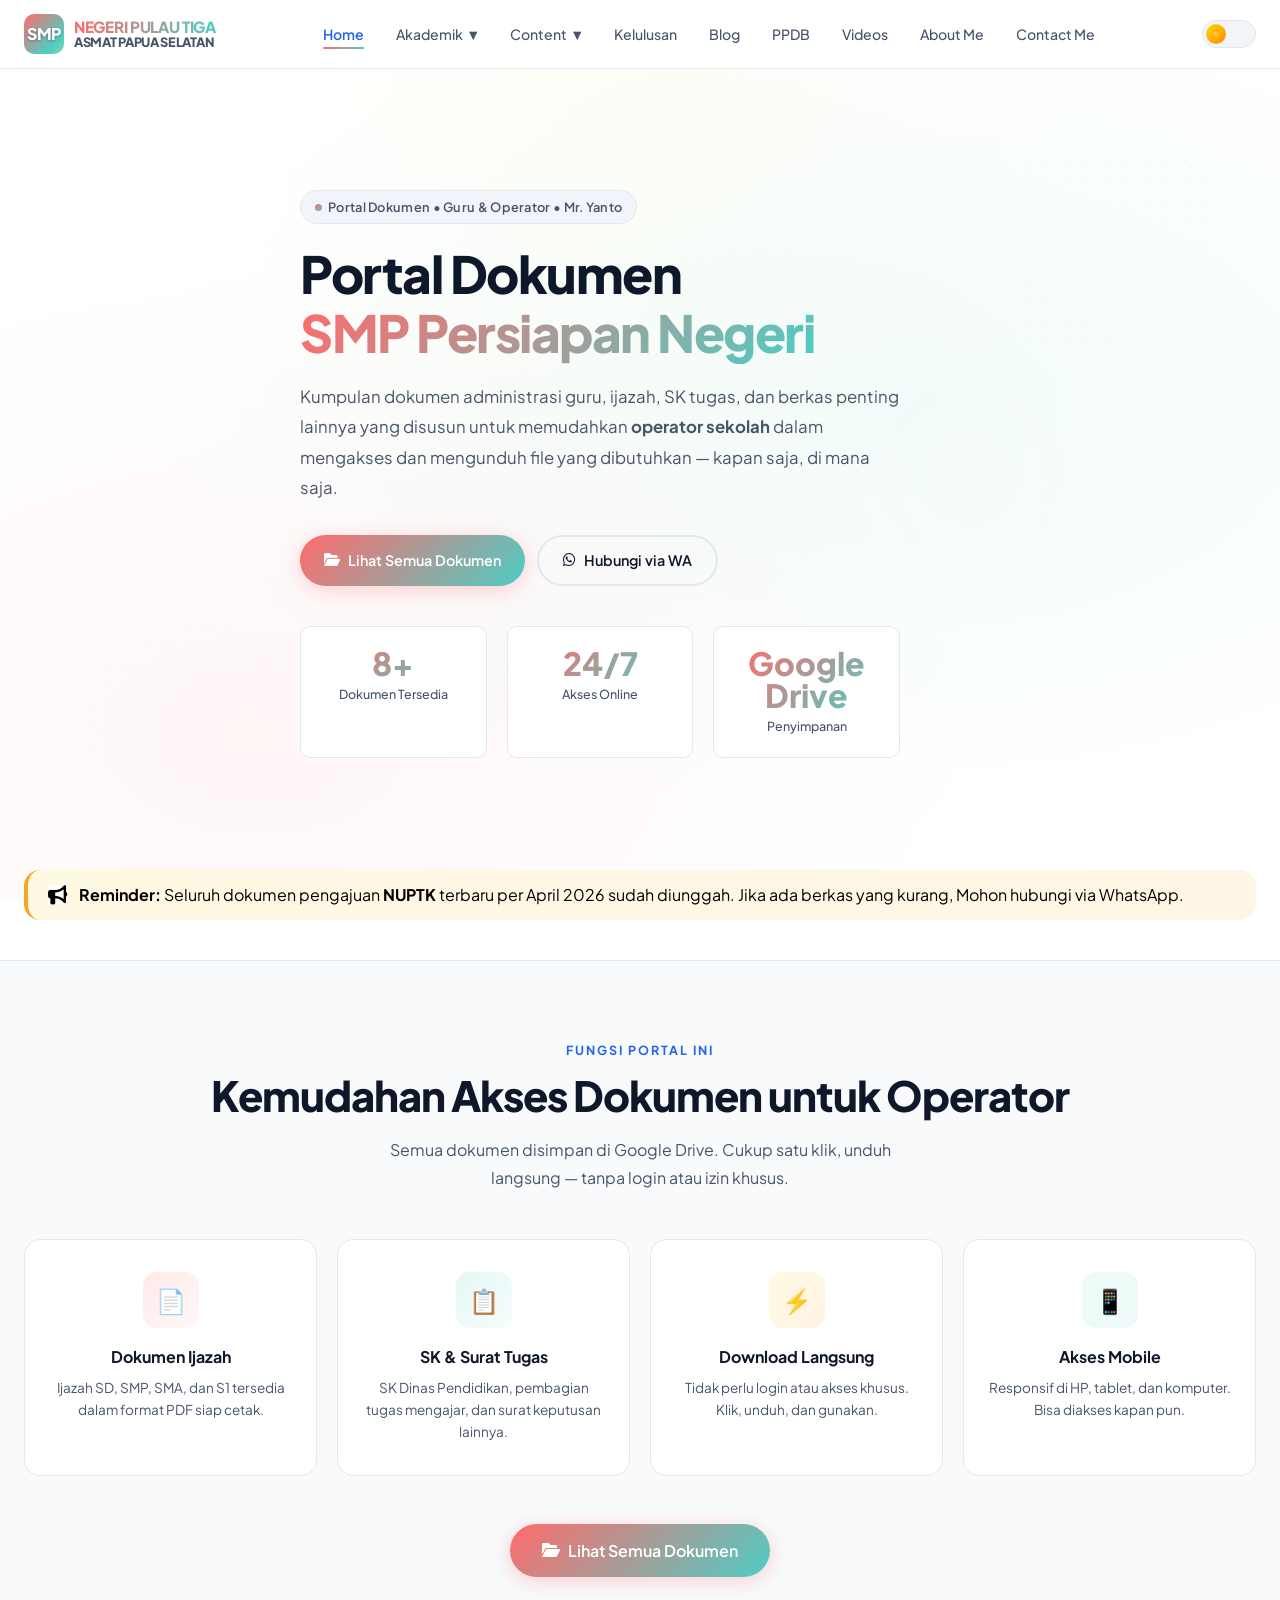
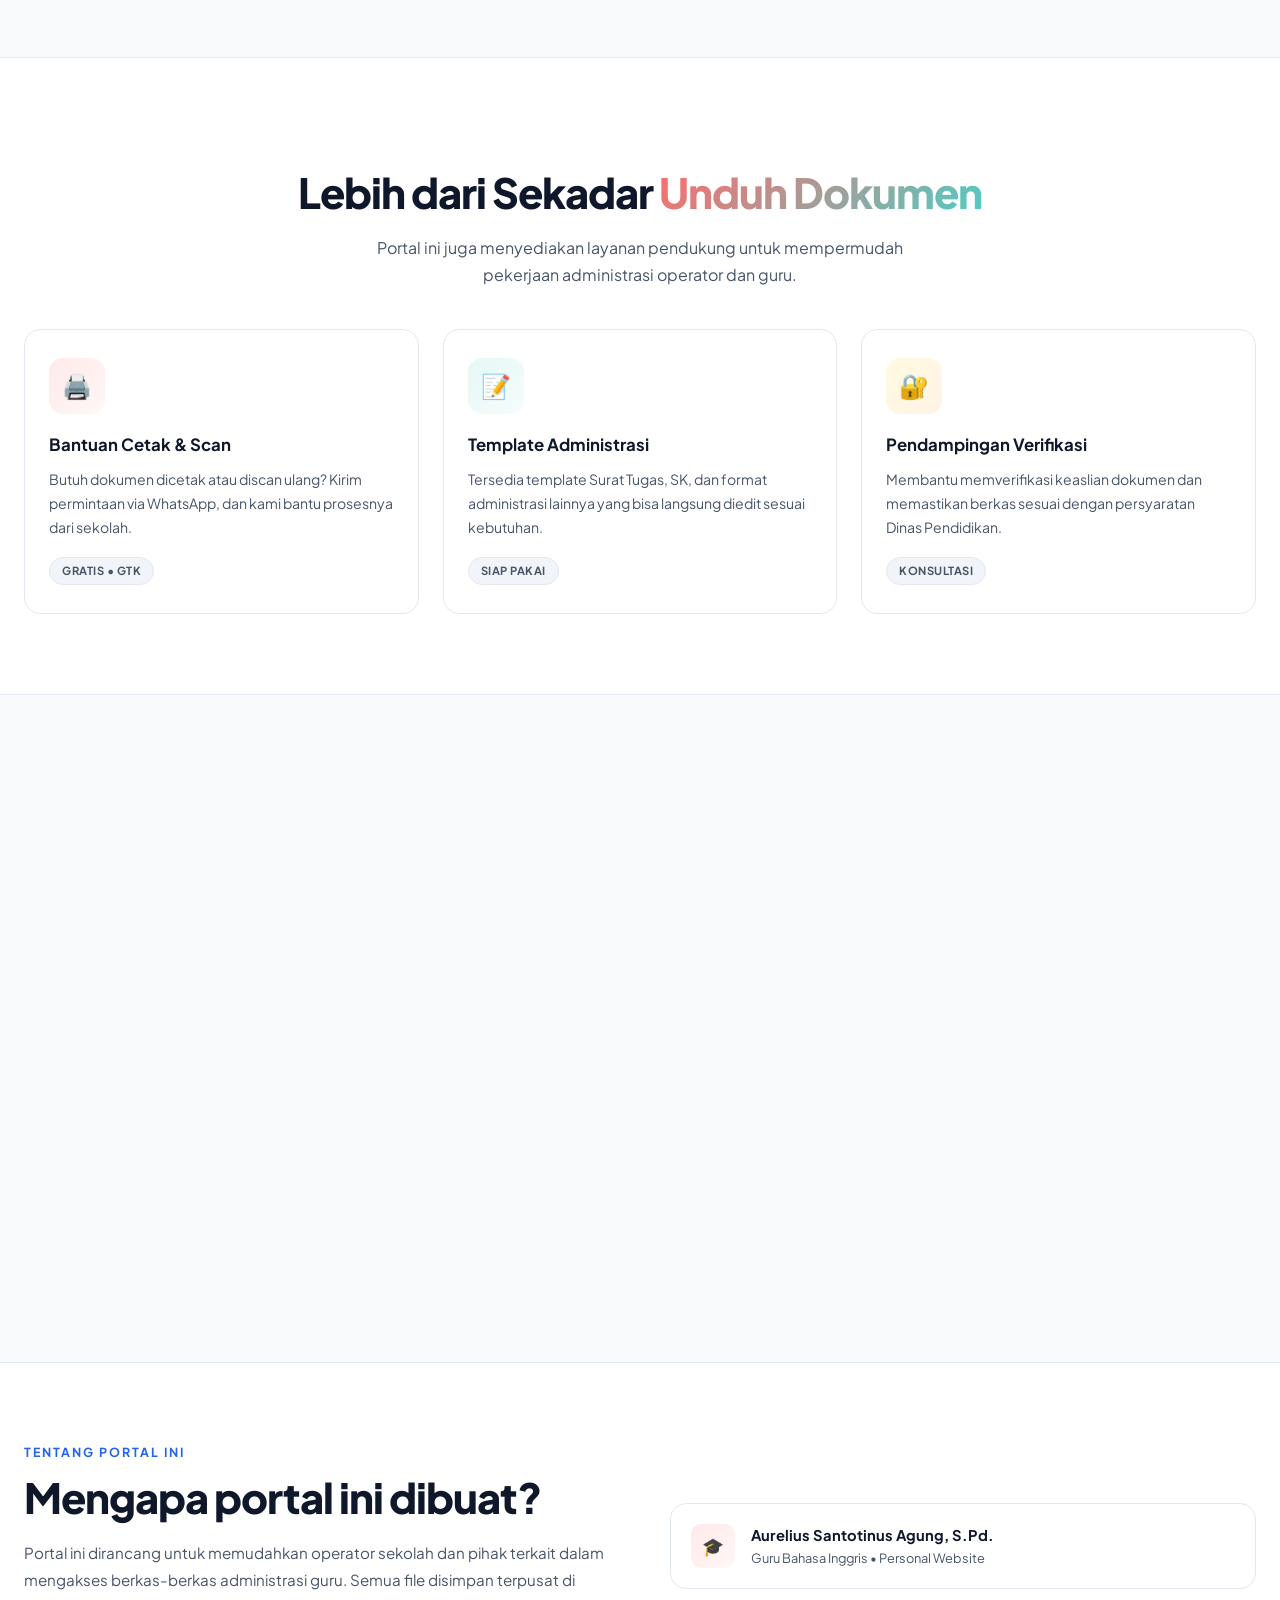
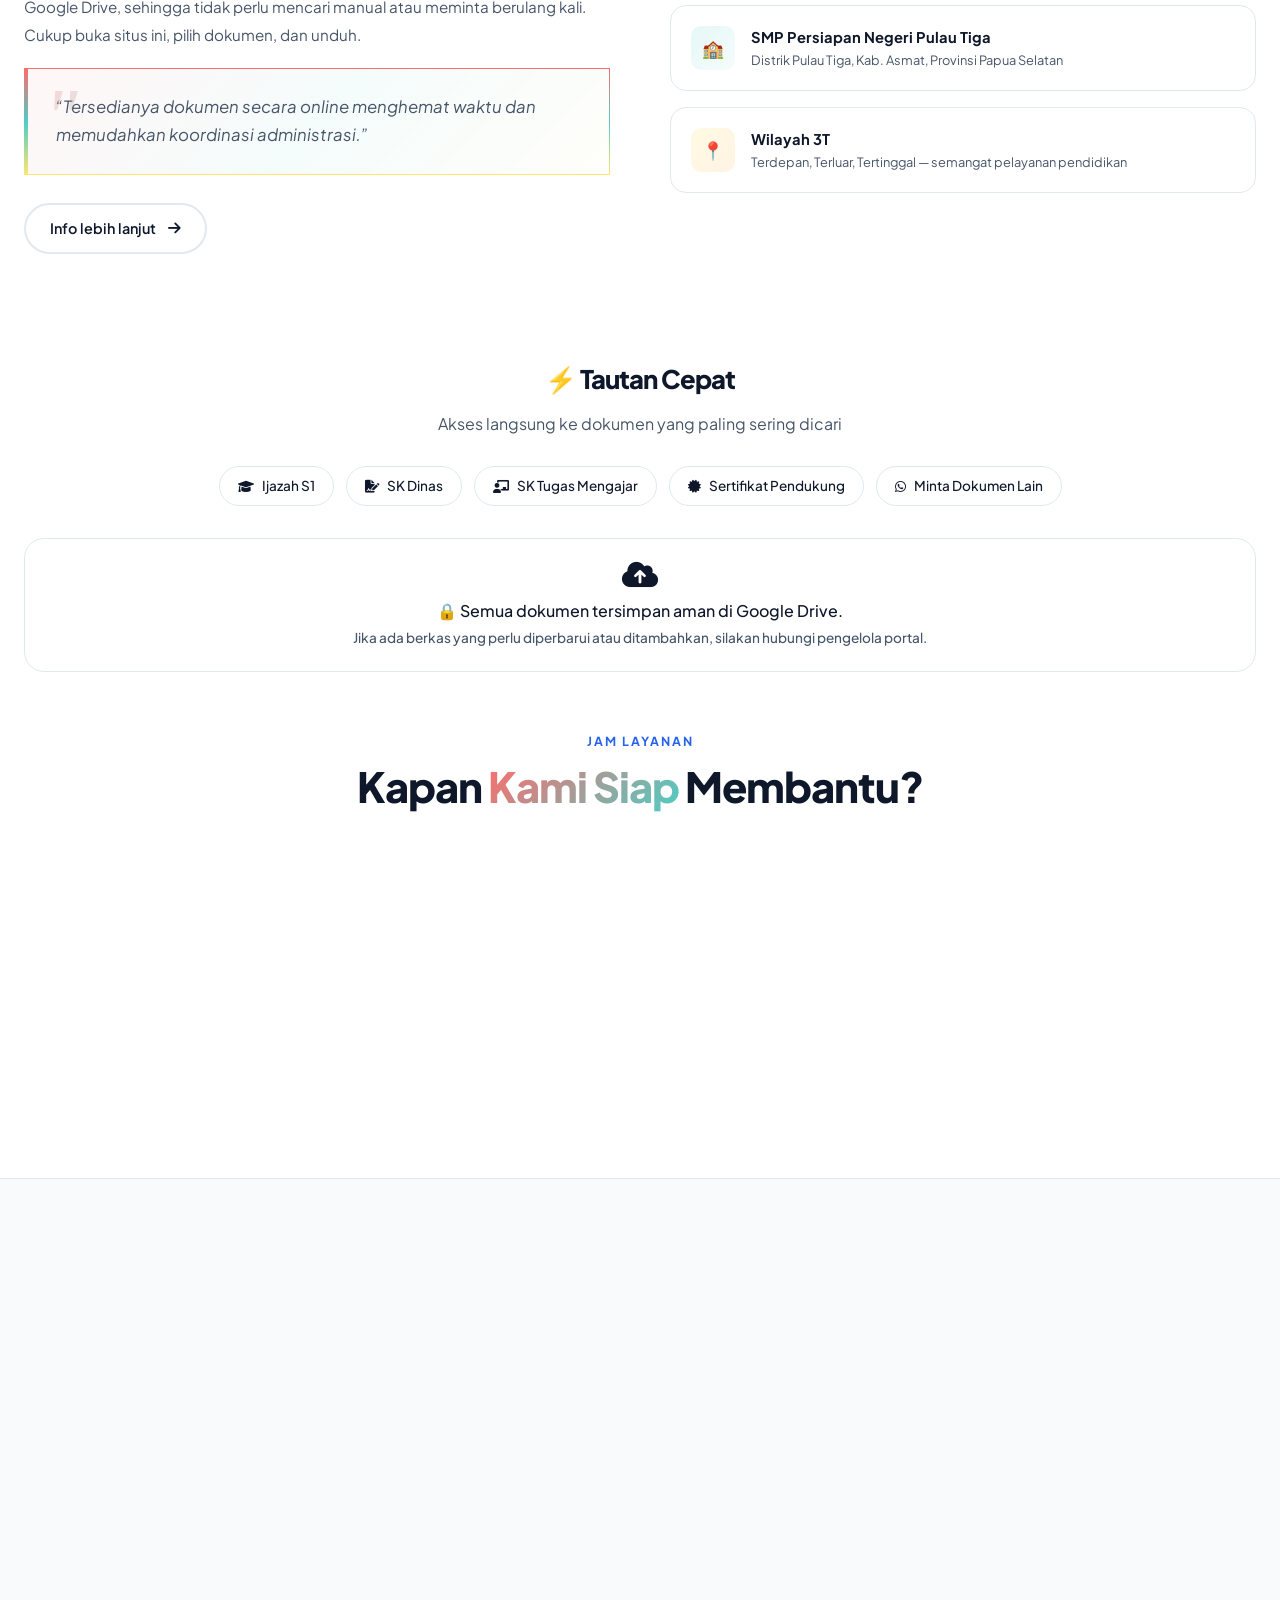
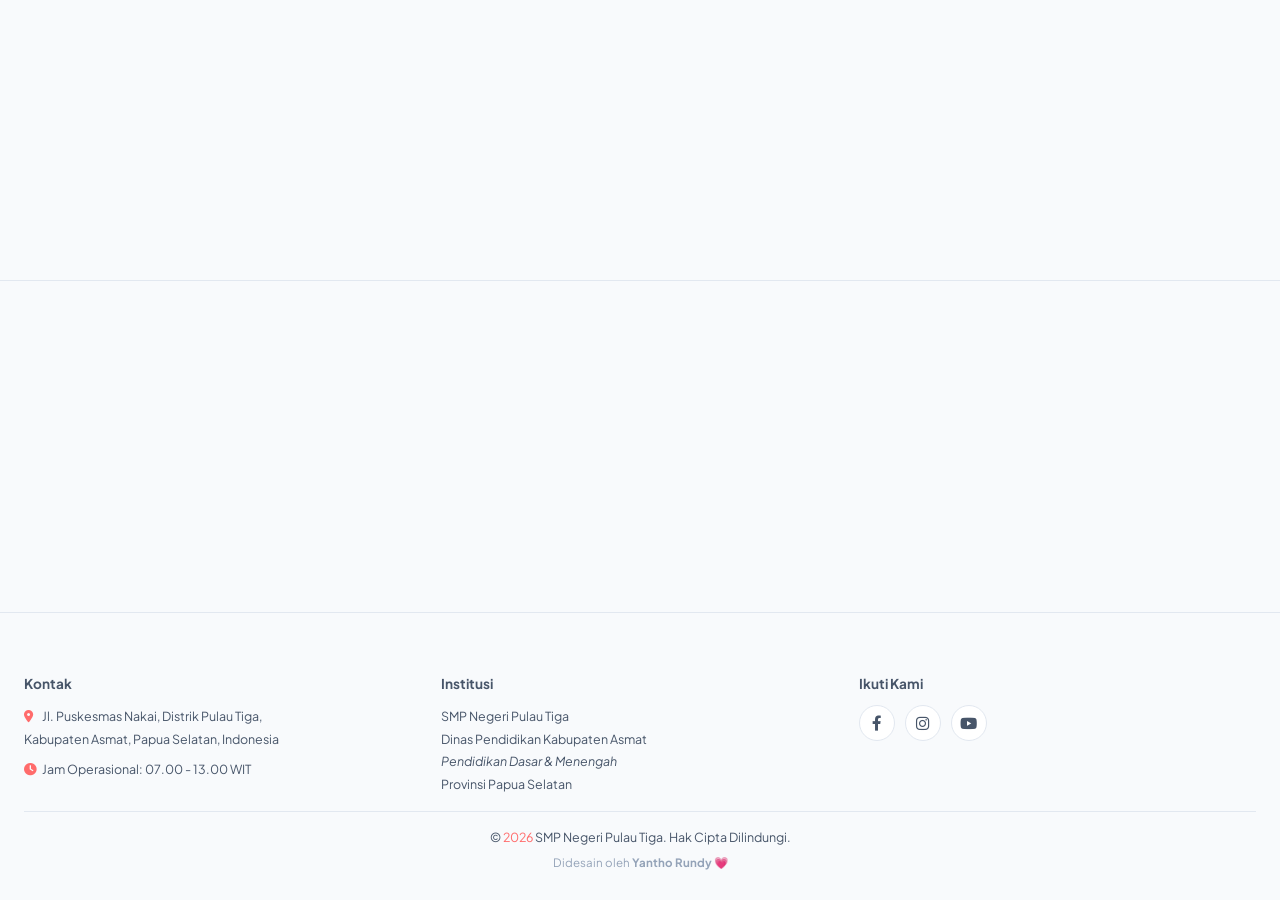
==== commit 206e0f4c: "komit saj" ====
--- a/index.html
+++ b/index.html
@@ -1193,10 +1193,92 @@
     </section>
   </div>
 
-  <!-- FOOTER -->
-  <footer>
+  <!-- ===== FOOTER ===== -->
+  <footer style="border-top: 1px solid var(--border); background: var(--bg2);">
     <div class="container">
-      <p>© 2026 SMP Negeri Pulau Tiga. All rights are reserved</p>
+      <div
+        style="display: grid; grid-template-columns: repeat(auto-fit, minmax(200px, 1fr)); gap: 20px; padding: 32px 0 16px; text-align: left;">
+
+        <div>
+          <h4 style="font-size: 0.85rem; font-weight: 700; margin-bottom: 10px;" data-i18n="footer_contact">
+            Kontak</h4>
+          <p style="font-size: 0.78rem; color: var(--text2); line-height: 1.8; margin: 0;">
+            <i class="fas fa-map-marker-alt" style="color: var(--c1); width: 16px;"></i>
+            Jl. Puskesmas Nakai, Distrik Pulau Tiga,<br />Kabupaten Asmat, Papua Selatan, Indonesia
+          </p>
+          <p style="font-size: 0.78rem; color: var(--text2); line-height: 1.8; margin: 8px 0 0;">
+            <i class="fas fa-clock" style="color: var(--c1); width: 16px;"></i>
+            Jam Operasional: 07.00 - 13.00 WIT
+          </p>
+        </div>
+
+        <!-- <div>
+                          <h4 style="font-size: 0.85rem; font-weight: 700; margin-bottom: 10px;" data-i18n="footer_phone">
+                              Telepon / WhatsApp</h4>
+                          <p style="font-size: 0.78rem; color: var(--text2); line-height: 1.8; margin: 0;">
+                              <i class="fab fa-whatsapp" style="color: var(--c1); width: 16px;"></i>
+                              Tata Usaha: 08218887004
+                          </p>
+                          <p style="font-size: 0.78rem; color: var(--text2); line-height: 1.8; margin: 4px 0 0;">
+                              <i class="fab fa-whatsapp" style="color: var(--c1); width: 16px;"></i>
+                              Kesiswaan: 085691296762
+                          </p>
+                      </div> -->
+
+        <div>
+          <h4 style="font-size: 0.85rem; font-weight: 700; margin-bottom: 10px;" data-i18n="footer_institution">
+            Institusi</h4>
+          <p style="font-size: 0.78rem; color: var(--text2); line-height: 1.8; margin: 0;">
+            SMP Negeri Pulau Tiga<br />
+            Dinas Pendidikan Kabupaten Asmat<br />
+            <em>Pendidikan Dasar &amp; Menengah</em><br />
+            Provinsi Papua Selatan
+          </p>
+        </div>
+
+        <div>
+          <h4 style="font-size: 0.85rem; font-weight: 700; margin-bottom: 10px;" data-i18n="footer_follow">Ikuti
+            Kami</h4>
+          <div style="display: flex; gap: 10px; margin-top: 4px;">
+
+            <a href="#" target="_blank" rel="noopener noreferrer" aria-label="Facebook"
+              style="display: inline-flex; align-items: center; justify-content: center; width: 36px; height: 36px; border-radius: 50%; background: var(--card-bg); border: 1px solid var(--border); color: var(--text2); text-decoration: none; font-size: 0.95rem; transition: all .25s ease;"
+              onmouseover="this.style.background='#1877F2';this.style.color='#fff';this.style.borderColor='#1877F2';this.style.transform='translateY(-2px)';"
+              onmouseout="this.style.background='var(--card-bg)';this.style.color='var(--text2)';this.style.borderColor='var(--border)';this.style.transform='translateY(0)';">
+              <i class="fab fa-facebook-f"></i>
+            </a>
+
+            <a href="#" target="_blank" rel="noopener noreferrer" aria-label="Instagram"
+              style="display: inline-flex; align-items: center; justify-content: center; width: 36px; height: 36px; border-radius: 50%; background: var(--card-bg); border: 1px solid var(--border); color: var(--text2); text-decoration: none; font-size: 0.95rem; transition: all .25s ease;"
+              onmouseover="this.style.background='#E4405F';this.style.color='#fff';this.style.borderColor='#E4405F';this.style.transform='translateY(-2px)';"
+              onmouseout="this.style.background='var(--card-bg)';this.style.color='var(--text2)';this.style.borderColor='var(--border)';this.style.transform='translateY(0)';">
+              <i class="fab fa-instagram"></i>
+            </a>
+
+            <a href="#" target="_blank" rel="noopener noreferrer" aria-label="YouTube"
+              style="display: inline-flex; align-items: center; justify-content: center; width: 36px; height: 36px; border-radius: 50%; background: var(--card-bg); border: 1px solid var(--border); color: var(--text2); text-decoration: none; font-size: 0.95rem; transition: all .25s ease;"
+              onmouseover="this.style.background='#FF0000';this.style.color='#fff';this.style.borderColor='#FF0000';this.style.transform='translateY(-2px)';"
+              onmouseout="this.style.background='var(--card-bg)';this.style.color='var(--text2)';this.style.borderColor='var(--border)';this.style.transform='translateY(0)';">
+              <i class="fab fa-youtube"></i>
+            </a>
+
+          </div>
+        </div>
+
+      </div>
+
+      <div style="border-top: 1px solid var(--border); padding-top: 16px; text-align: center;">
+        <p style="font-size: 0.78rem; color: var(--text2); margin: 0;">
+          © <span data-year>2026</span> SMP Negeri Pulau Tiga. Hak Cipta Dilindungi.
+        </p>
+        <p style="font-size: 0.72rem; margin-top: 6px; color: var(--text3);">
+          Didesain oleh
+          <a href="https://guru-kreatif.vercel.app/" target="_blank" rel="noopener noreferrer"
+            class="footer-credit-link">
+            <strong>Yantho Rundy</strong> 💗
+          </a>
+        </p>
+      </div>
     </div>
   </footer>
   <script src="js/main.js"></script>
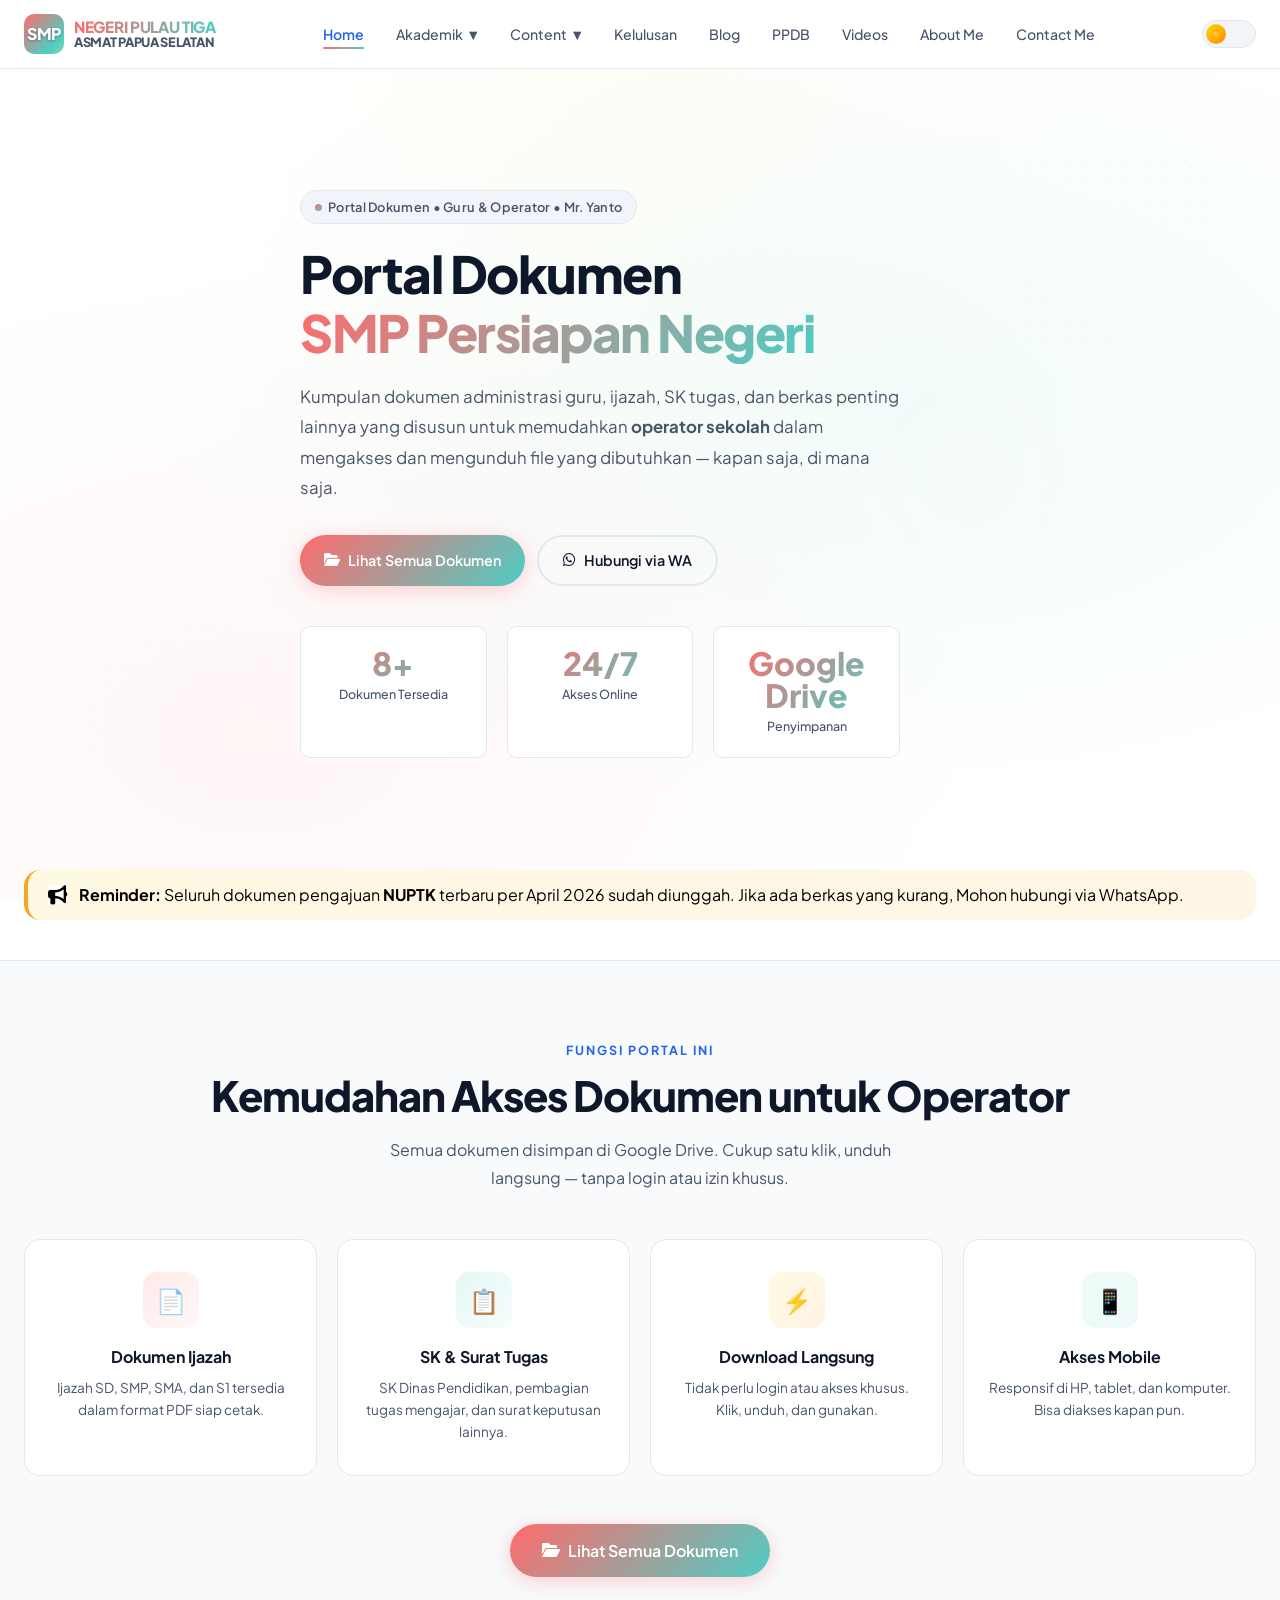
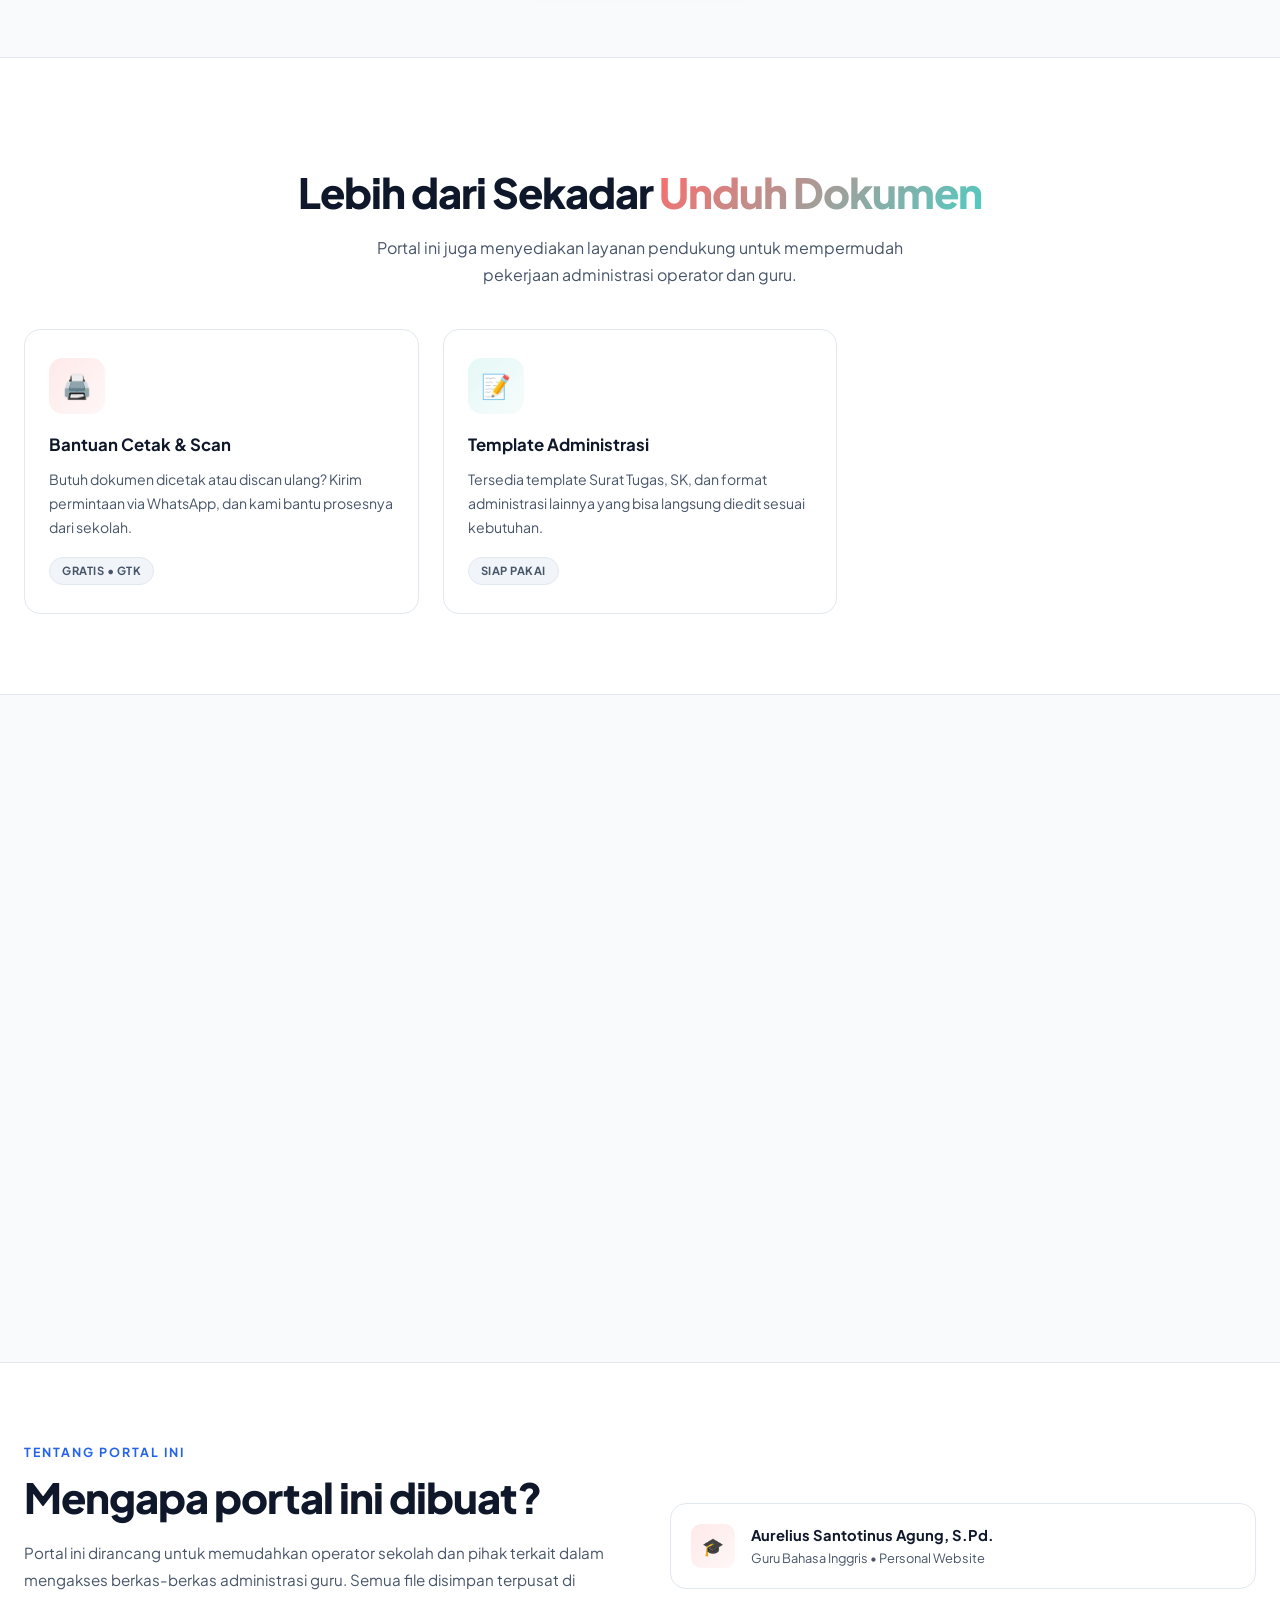
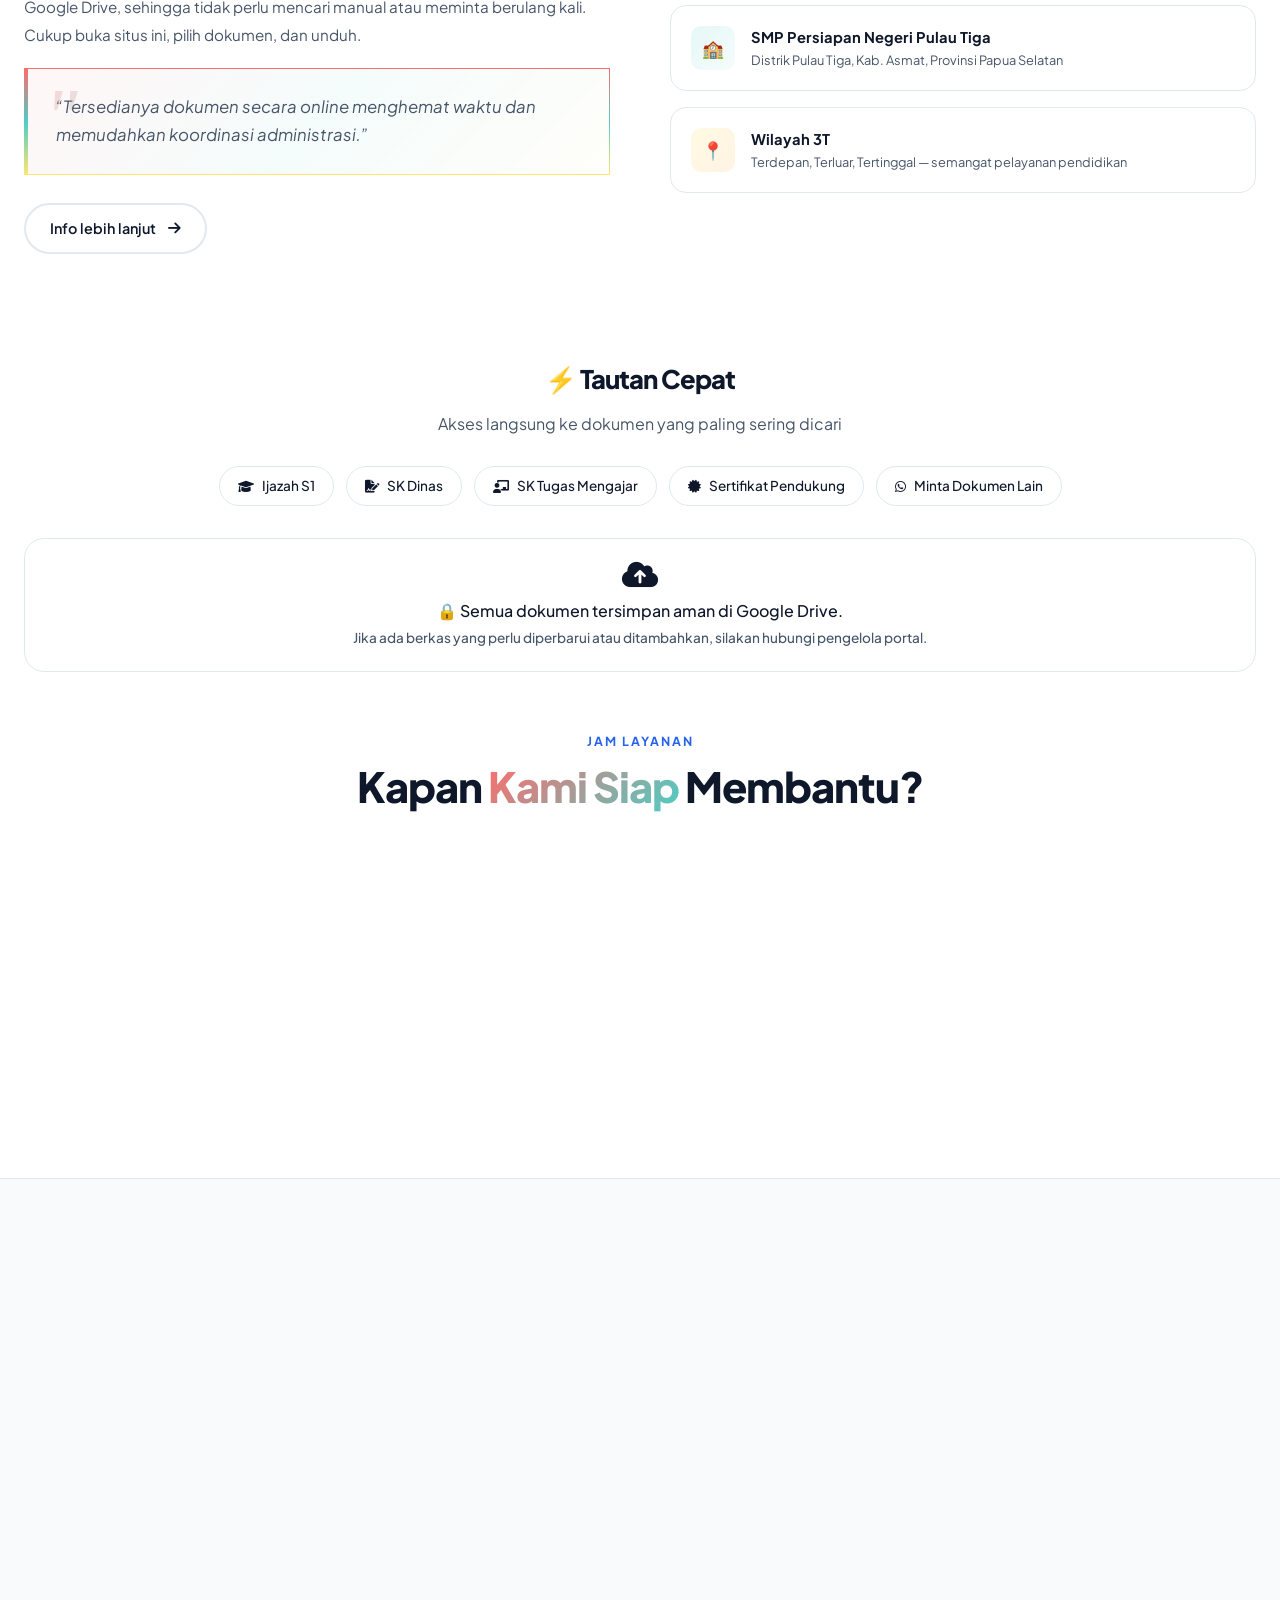
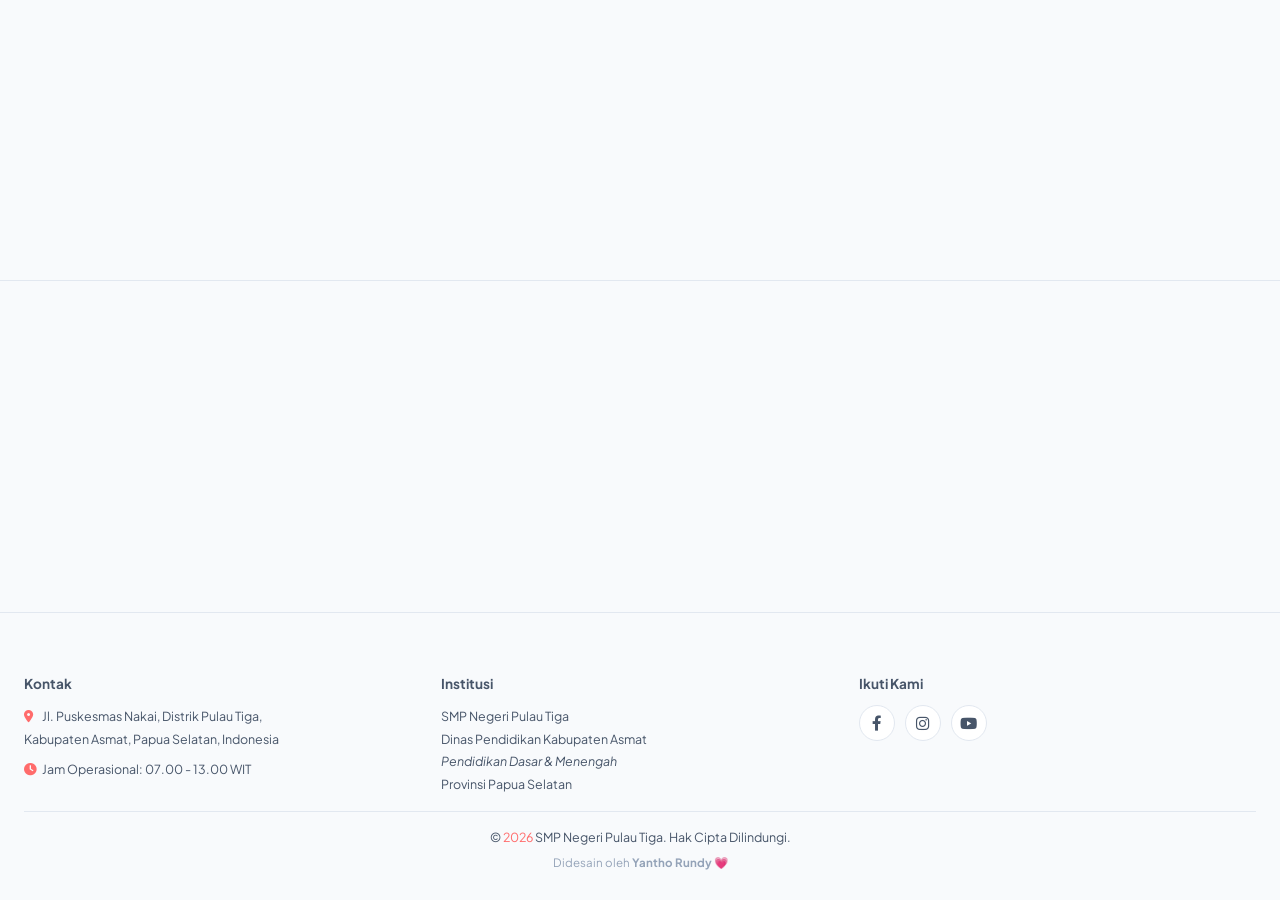
==== commit 65f31df8: "komit saa" ====
--- a/index.html
+++ b/index.html
@@ -751,77 +751,75 @@
         </div>
       </div>
     </section>
-
-    <!-- ===== KONTEN BARU 2: TESTIMONI ===== -->
-    <section class="section"
-      style="background: var(--bg2); border-top: 1px solid var(--border); border-bottom: 1px solid var(--border);">
-      <div class="container">
-        <div style="text-align: center; margin-bottom: 8px">
-          <p class="section-label fade-up">Testimoni</p>
-          <h2 class="section-title fade-up">
-            Apa Kata <span class="gradient-text">Pengguna</span>?
-          </h2>
-          <p class="section-desc fade-up" style="margin: 0 auto">
-            Beberapa tanggapan dari operator sekolah dan rekan guru yang
-            memanfaatkan portal ini.
-          </p>
-        </div>
-
-        <div class="testimonial-grid">
-          <div class="testimonial-card fade-up">
-            <div class="testimonial-stars">★★★★★</div>
-            <div class="testimonial-quote-icon">"</div>
-            <p class="testimonial-text">
-              Sangat membantu! Dulu saya harus minta SK berulang kali ke
-              bagian administrasi. Sekarang tinggal buka portal, klik, dan
-              unduh. Hemat waktu banget.
-            </p>
-            <div class="testimonial-author">
-              <div class="testimonial-avatar">R</div>
-              <div class="testimonial-author-info">
-                <h4>Rina Marlina</h4>
-                <p>Operator Sekolah • SMP Negeri 2 Asmat</p>
-              </div>
-            </div>
-          </div>
-
-          <div class="testimonial-card fade-up">
-            <div class="testimonial-stars">★★★★★</div>
-            <div class="testimonial-quote-icon">"</div>
-            <p class="testimonial-text">
-              Aksesnya mudah, tampilannya bersih, dan yang paling penting
-              bisa dibuka dari HP. Sangat cocok untuk daerah 3T seperti kami.
-            </p>
-            <div class="testimonial-author">
-              <div class="testimonial-avatar"
-                style="background: linear-gradient(135deg, var(--c3), var(--c4)); color: #000;">Y</div>
-              <div class="testimonial-author-info">
-                <h4>Yohanes Kapisa</h4>
-                <p>Guru Kelas • SD Inpres Pulau Tiga</p>
-              </div>
-            </div>
-          </div>
-
-          <div class="testimonial-card fade-up">
-            <div class="testimonial-stars">★★★★★</div>
-            <div class="testimonial-quote-icon">"</div>
-            <p class="testimonial-text">
-              Dokumentasi administrasi jadi lebih tertata. Operator baru
-              tinggal dikasih link, langsung paham. Recommended untuk sekolah
-              lain!
-            </p>
-            <div class="testimonial-author">
-              <div class="testimonial-avatar" style="background: linear-gradient(135deg, var(--c5), var(--c1));">M</div>
-              <div class="testimonial-author-info">
-                <h4>Markus Welerubun</h4>
-                <p>Kepala Sekolah • SMP Persiapan Negeri</p>
-              </div>
-            </div>
-          </div>
-        </div>
-      </div>
-    </section>
-
+<!-- ===== KONTEN BARU 2: TESTIMONI ===== -->
+<section class="section"
+  style="background: var(--bg2); border-top: 1px solid var(--border); border-bottom: 1px solid var(--border);">
+  <div class="container">
+    <div style="text-align: center; margin-bottom: 8px">
+      <p class="section-label fade-up">Testimoni</p>
+      <h2 class="section-title fade-up">
+        Apa Kata <span class="gradient-text">Pengguna</span>?
+      </h2>
+      <p class="section-desc fade-up" style="margin: 0 auto">
+        Beberapa tanggapan dari operator sekolah dan rekan guru yang
+        memanfaatkan portal ini.
+      </p>
+    </div>
+
+    <div class="testimonial-grid">
+      <div class="testimonial-card fade-up">
+        <div class="testimonial-stars">★★★★★</div>
+        <div class="testimonial-quote-icon">"</div>
+        <p class="testimonial-text">
+          Sangat membantu! Dulu saya harus minta SK berulang kali ke
+          bagian administrasi. Sekarang tinggal buka portal, klik, dan
+          unduh. Hemat waktu banget.
+        </p>
+        <div class="testimonial-author">
+          <div class="testimonial-avatar">A</div>
+          <div class="testimonial-author-info">
+            <h4>Anisa Prameswari</h4>
+            <p>Operator Sekolah • SMP Negeri 2 Bandung</p>
+          </div>
+        </div>
+      </div>
+
+      <div class="testimonial-card fade-up">
+        <div class="testimonial-stars">★★★★★</div>
+        <div class="testimonial-quote-icon">"</div>
+        <p class="testimonial-text">
+          Aksesnya mudah, tampilannya bersih, dan yang paling penting
+          bisa dibuka dari HP. Sangat cocok untuk sekolah di daerah.
+        </p>
+        <div class="testimonial-author">
+          <div class="testimonial-avatar"
+            style="background: linear-gradient(135deg, var(--c3), var(--c4)); color: #000;">R</div>
+          <div class="testimonial-author-info">
+            <h4>Rendra Mahendra</h4>
+            <p>Guru Kelas • SD Negeri 1 Surabaya</p>
+          </div>
+        </div>
+      </div>
+
+      <div class="testimonial-card fade-up">
+        <div class="testimonial-stars">★★★★★</div>
+        <div class="testimonial-quote-icon">"</div>
+        <p class="testimonial-text">
+          Dokumentasi administrasi jadi lebih tertata. Operator baru
+          tinggal dikasih link, langsung paham. Recommended untuk sekolah
+          lain!
+        </p>
+        <div class="testimonial-author">
+          <div class="testimonial-avatar" style="background: linear-gradient(135deg, var(--c5), var(--c1));">D</div>
+          <div class="testimonial-author-info">
+            <h4>Dimas Aryasatya</h4>
+            <p>Kepala Sekolah • SMP Negeri 3 Cimahi</p>
+          </div>
+        </div>
+      </div>
+    </div>
+  </div>
+</section>
     <!-- ABOUT SNIPPET - PERBAIKAN: Responsive mobile -->
     <section class="section">
       <div class="container">
@@ -1241,7 +1239,7 @@
             Kami</h4>
           <div style="display: flex; gap: 10px; margin-top: 4px;">
 
-            <a href="#" target="_blank" rel="noopener noreferrer" aria-label="Facebook"
+            <a href="https://www.facebook.com/yantho.rundy6" target="_blank" rel="noopener noreferrer" aria-label="Facebook"
               style="display: inline-flex; align-items: center; justify-content: center; width: 36px; height: 36px; border-radius: 50%; background: var(--card-bg); border: 1px solid var(--border); color: var(--text2); text-decoration: none; font-size: 0.95rem; transition: all .25s ease;"
               onmouseover="this.style.background='#1877F2';this.style.color='#fff';this.style.borderColor='#1877F2';this.style.transform='translateY(-2px)';"
               onmouseout="this.style.background='var(--card-bg)';this.style.color='var(--text2)';this.style.borderColor='var(--border)';this.style.transform='translateY(0)';">
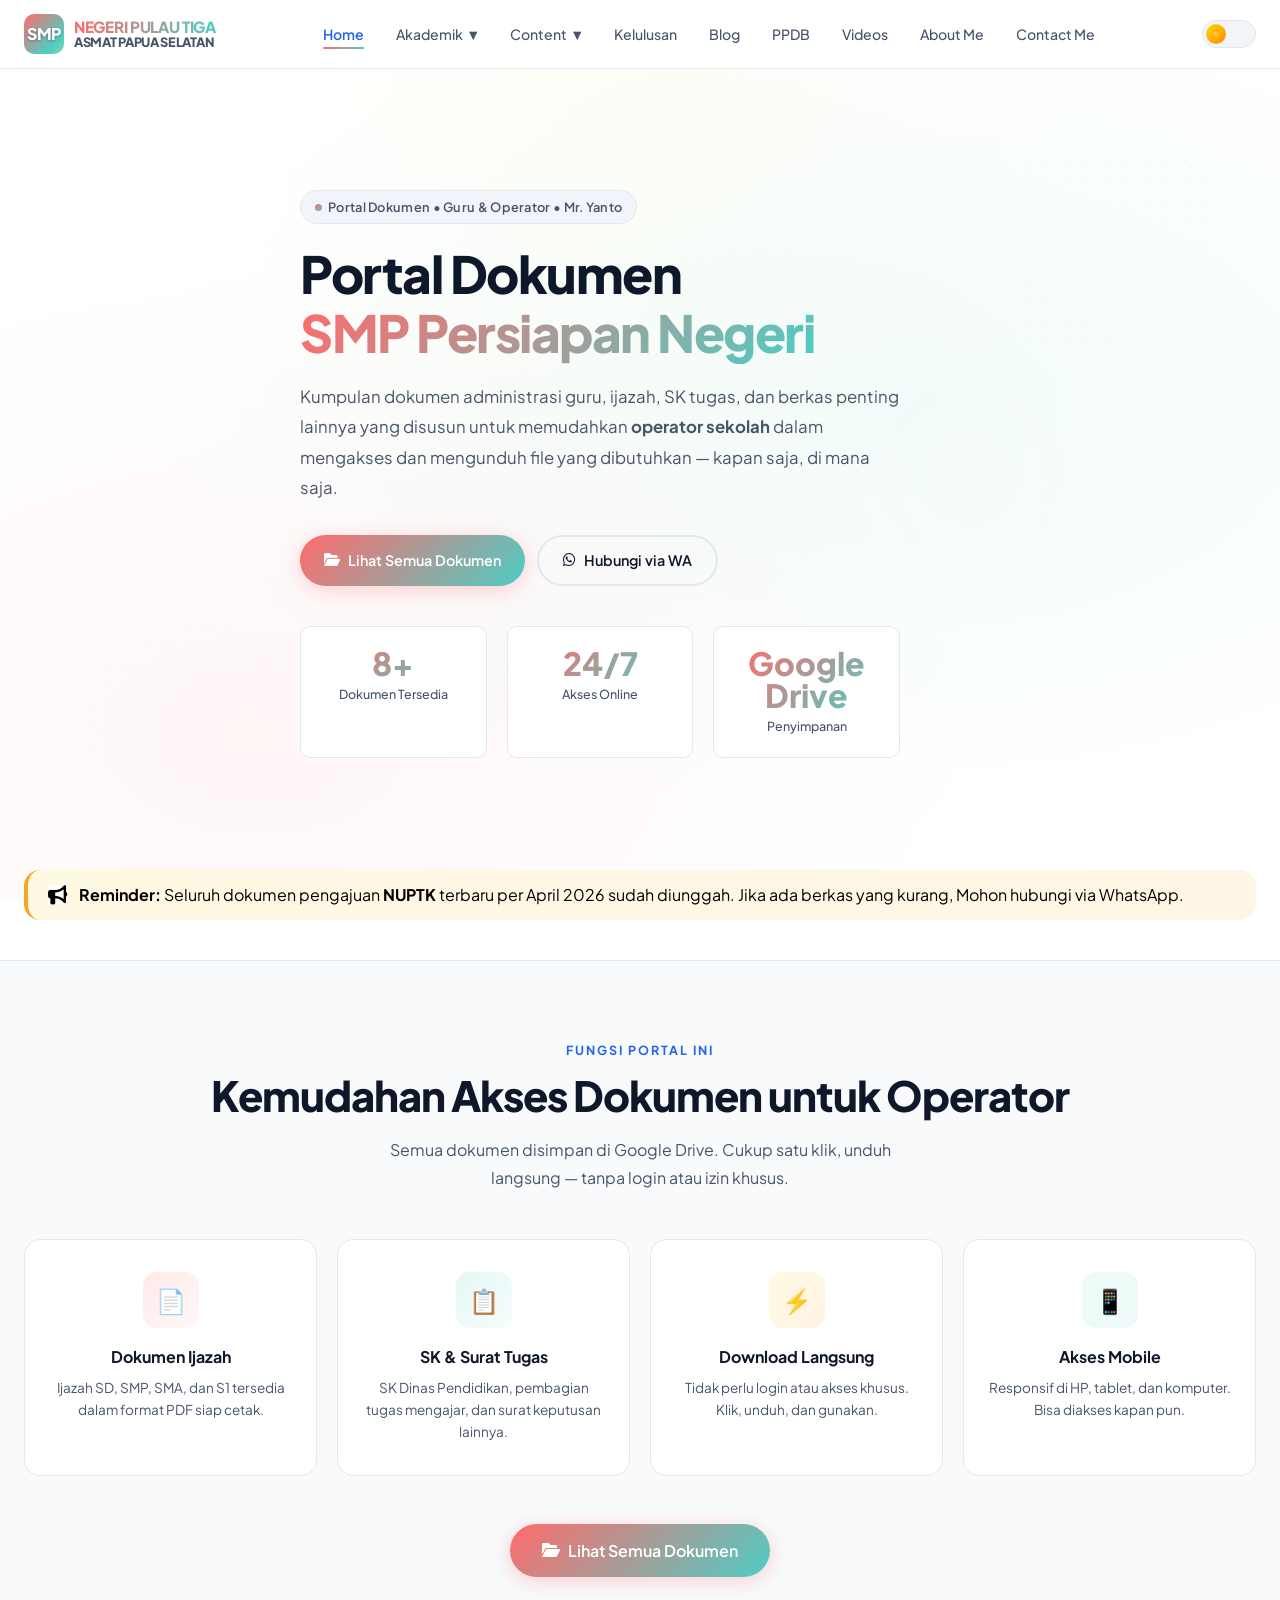
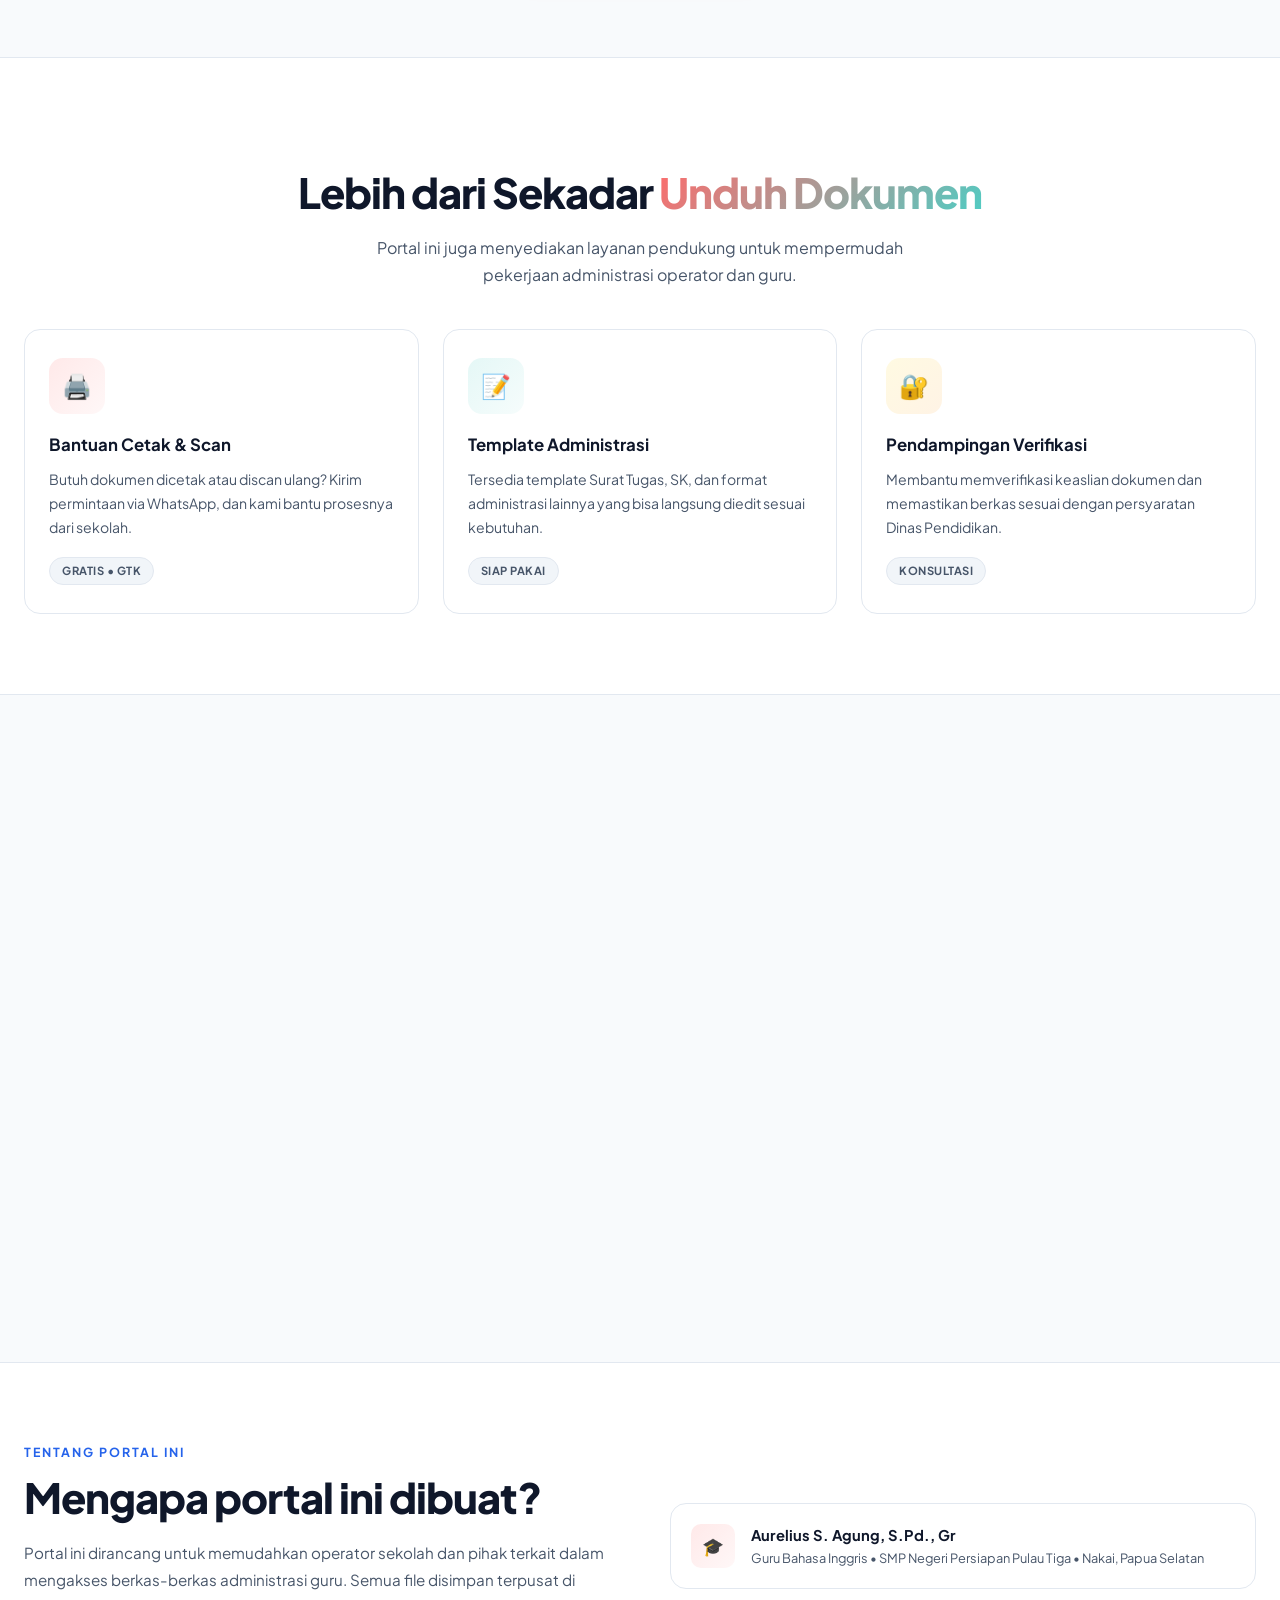
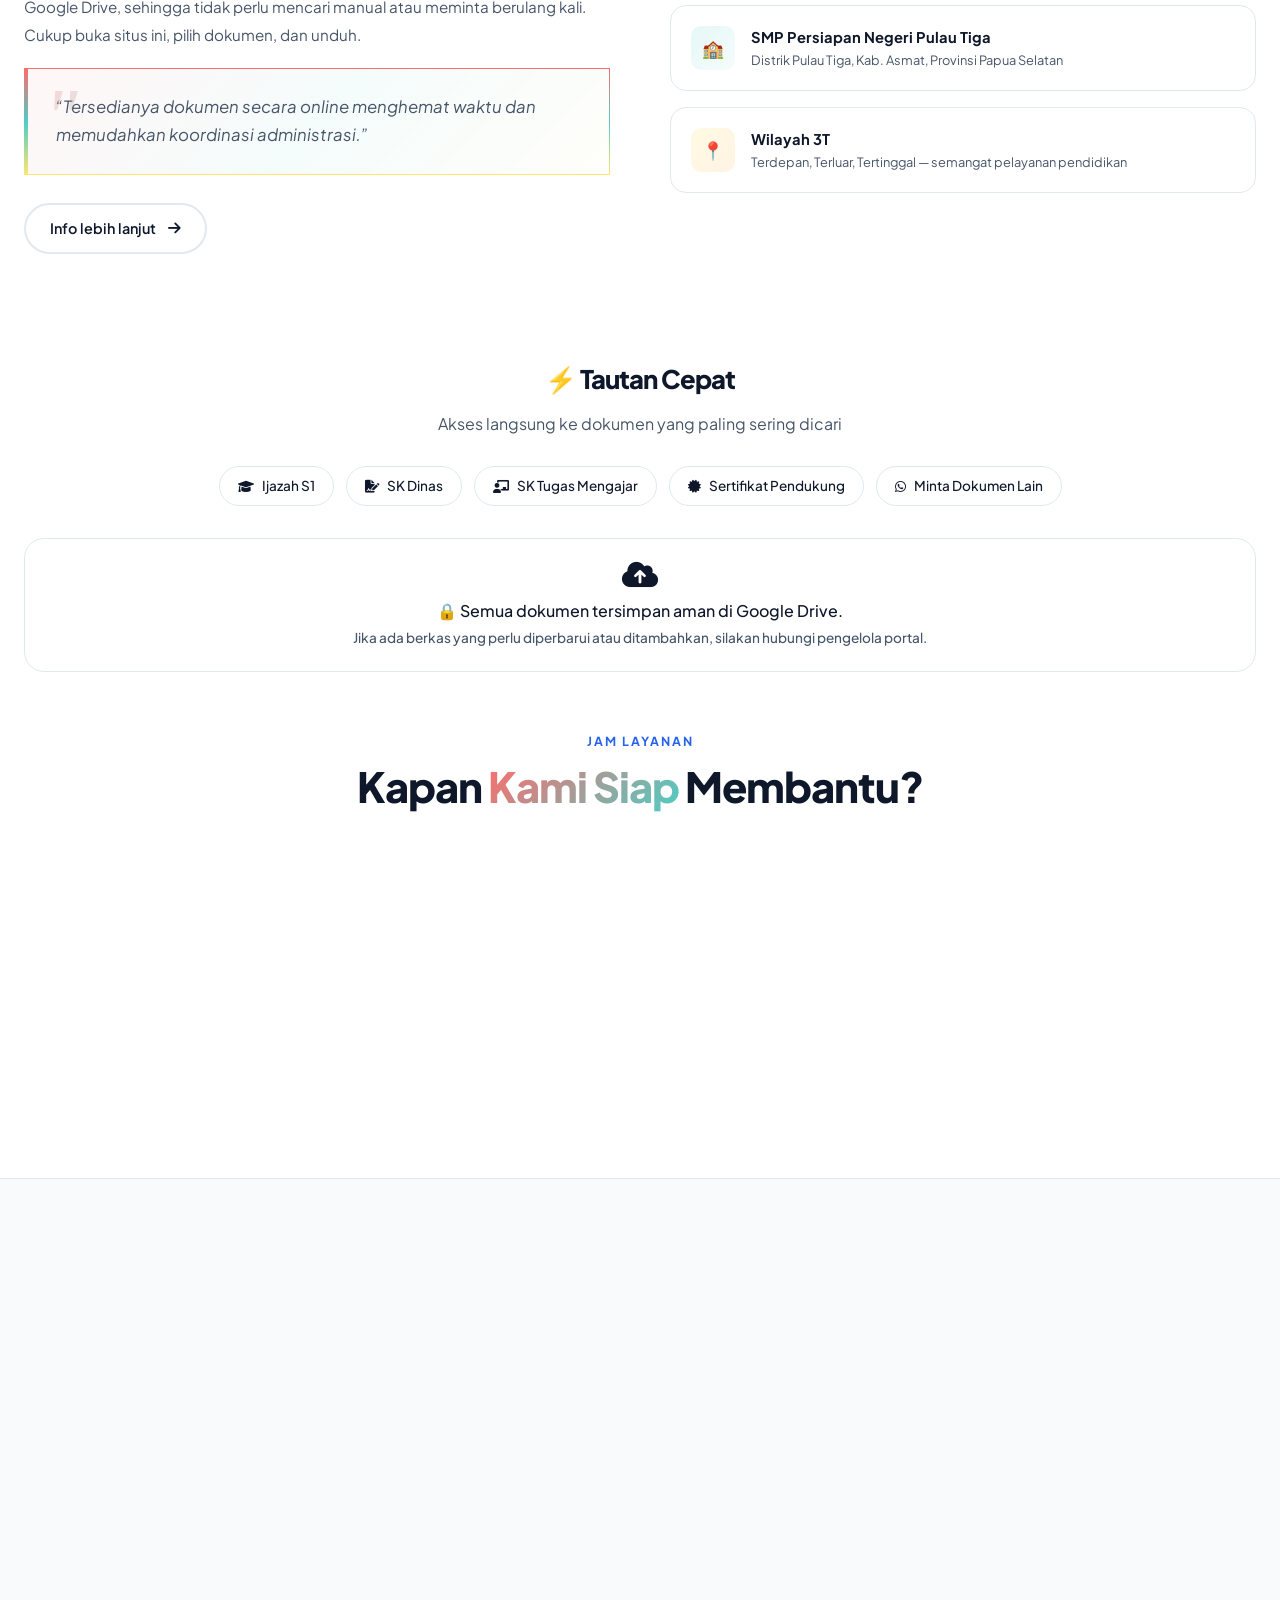
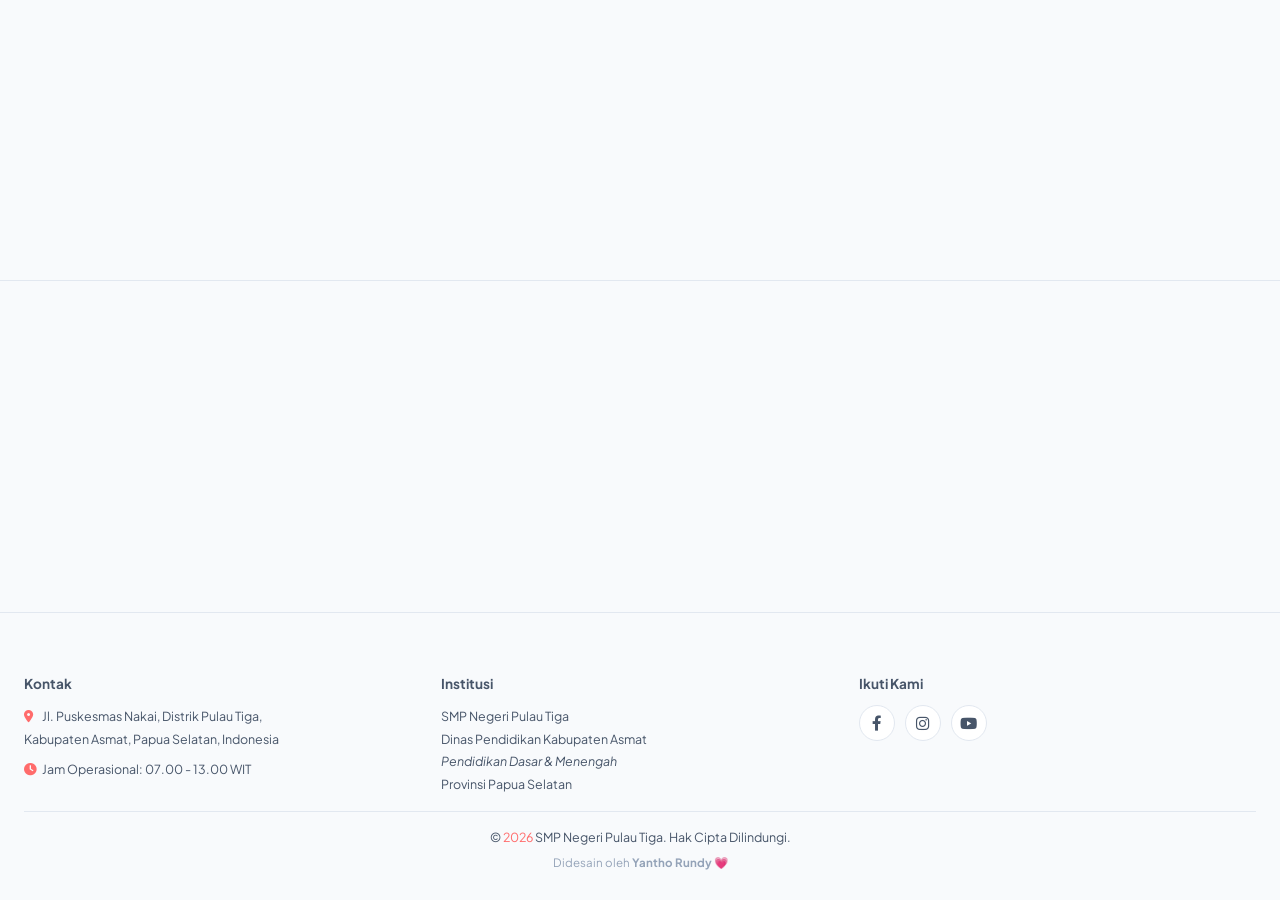
==== commit b52be76b: "lk" ====
--- a/index.html
+++ b/index.html
@@ -505,7 +505,7 @@
 
           <div class="profile-wrapper fade-up">
             <div class="profile-frame">
-              <img src="images/Pass.jpeg" alt="Aurelius Santotinus Agung, S.Pd." class="profile-img" onerror="
+              <img src="images/Pass.jpeg" alt="Aurelius S. Agung, S.Pd., Gr" class="profile-img" onerror="
                     this.style.display = 'none';
                     this.parentNode.querySelector(
                       '.profile-placeholder',
@@ -880,10 +880,10 @@
               </div>
               <div>
                 <div style="font-weight: 700; font-size: 0.92rem">
-                  Aurelius Santotinus Agung, S.Pd.
+                Aurelius S. Agung, S.Pd., Gr
                 </div>
                 <div style="font-size: 0.8rem; color: var(--text2)">
-                  Guru Bahasa Inggris • Personal Website
+                  Guru Bahasa Inggris • SMP Negeri Persiapan Pulau Tiga • Nakai, Papua Selatan
                 </div>
               </div>
             </div>
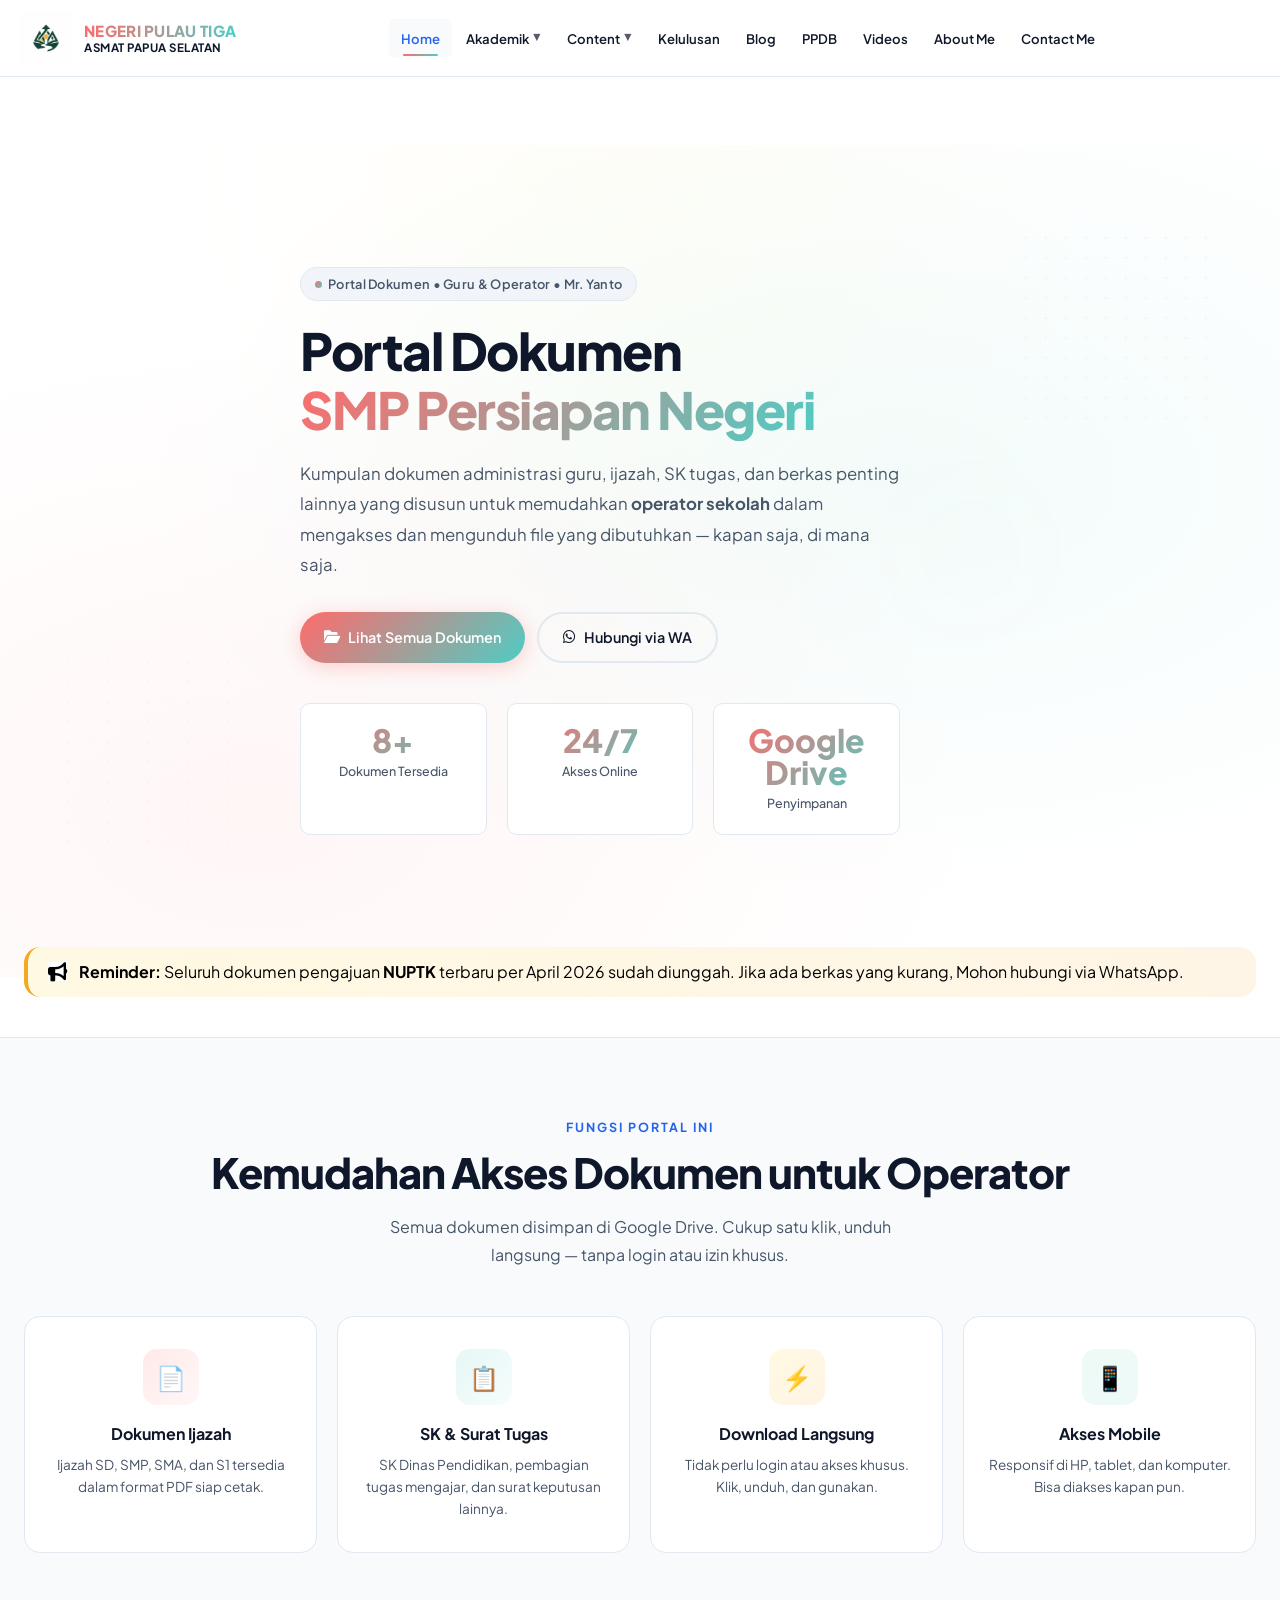
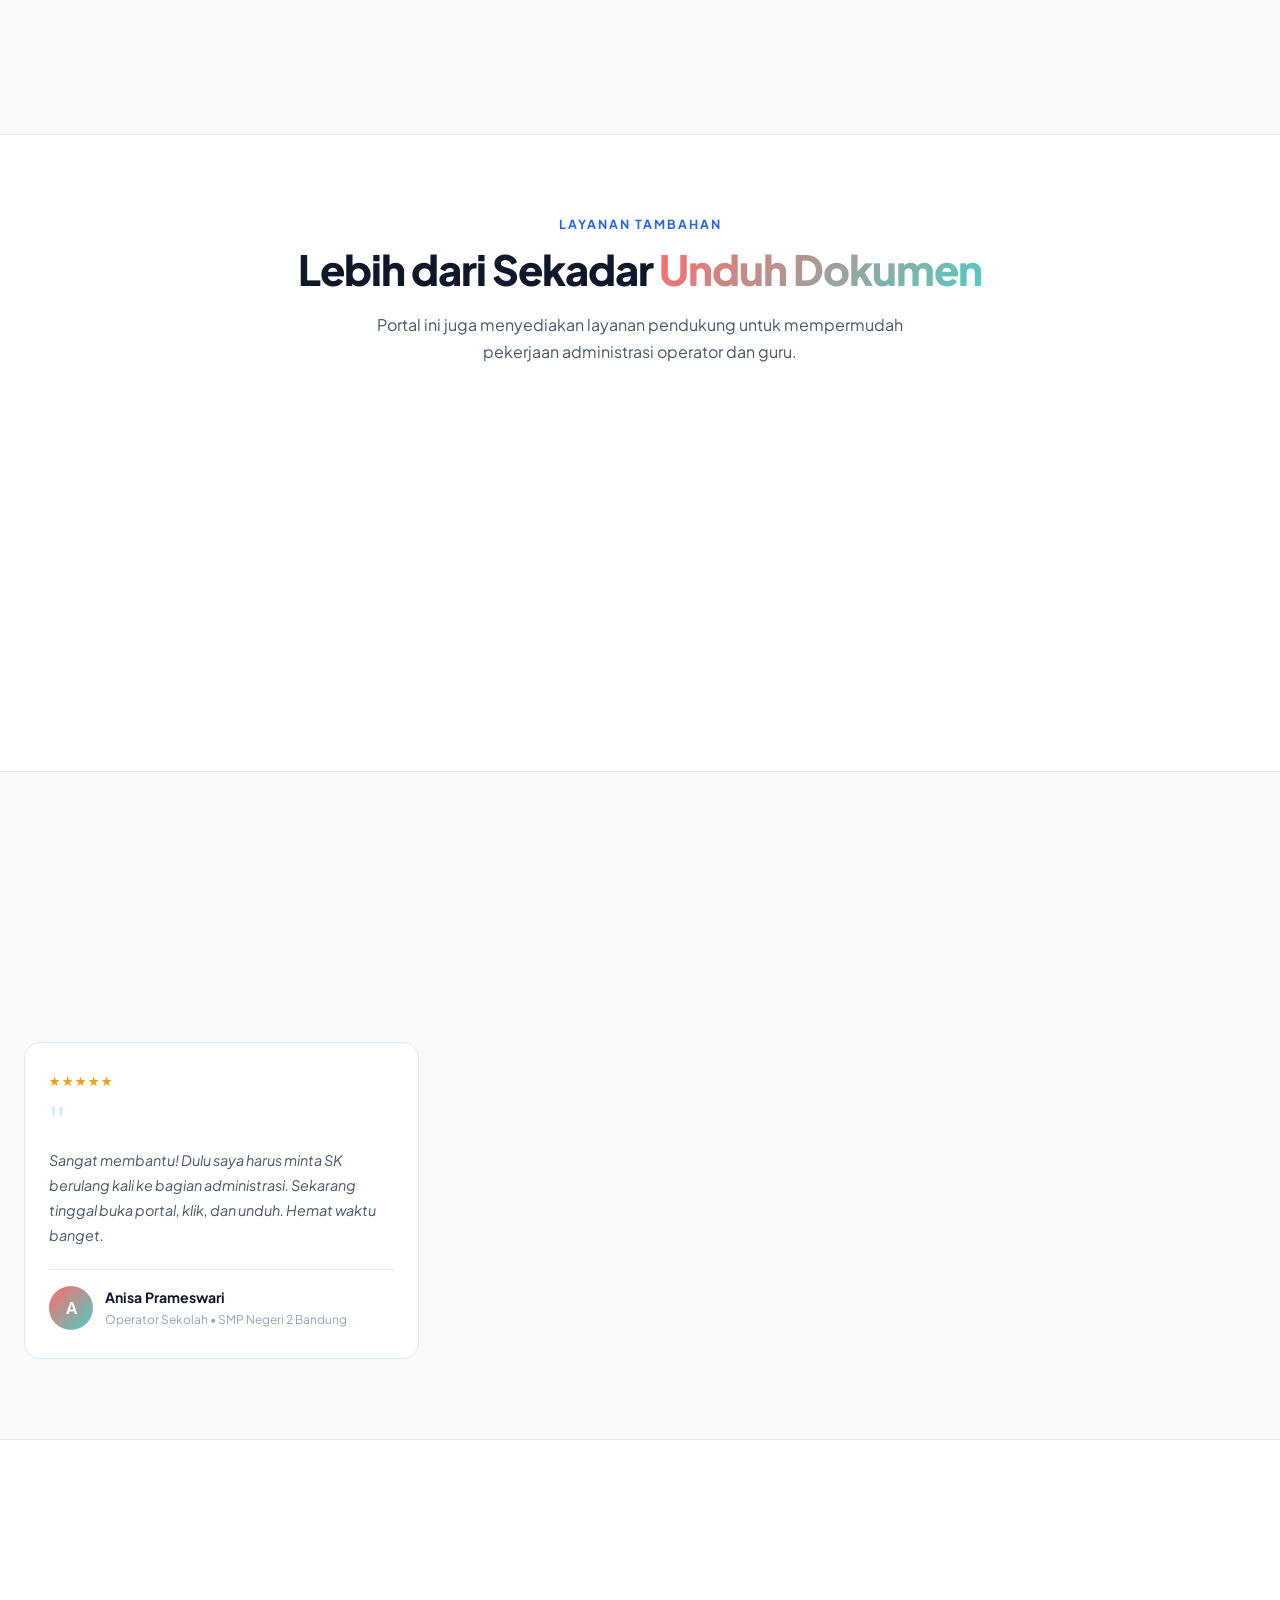
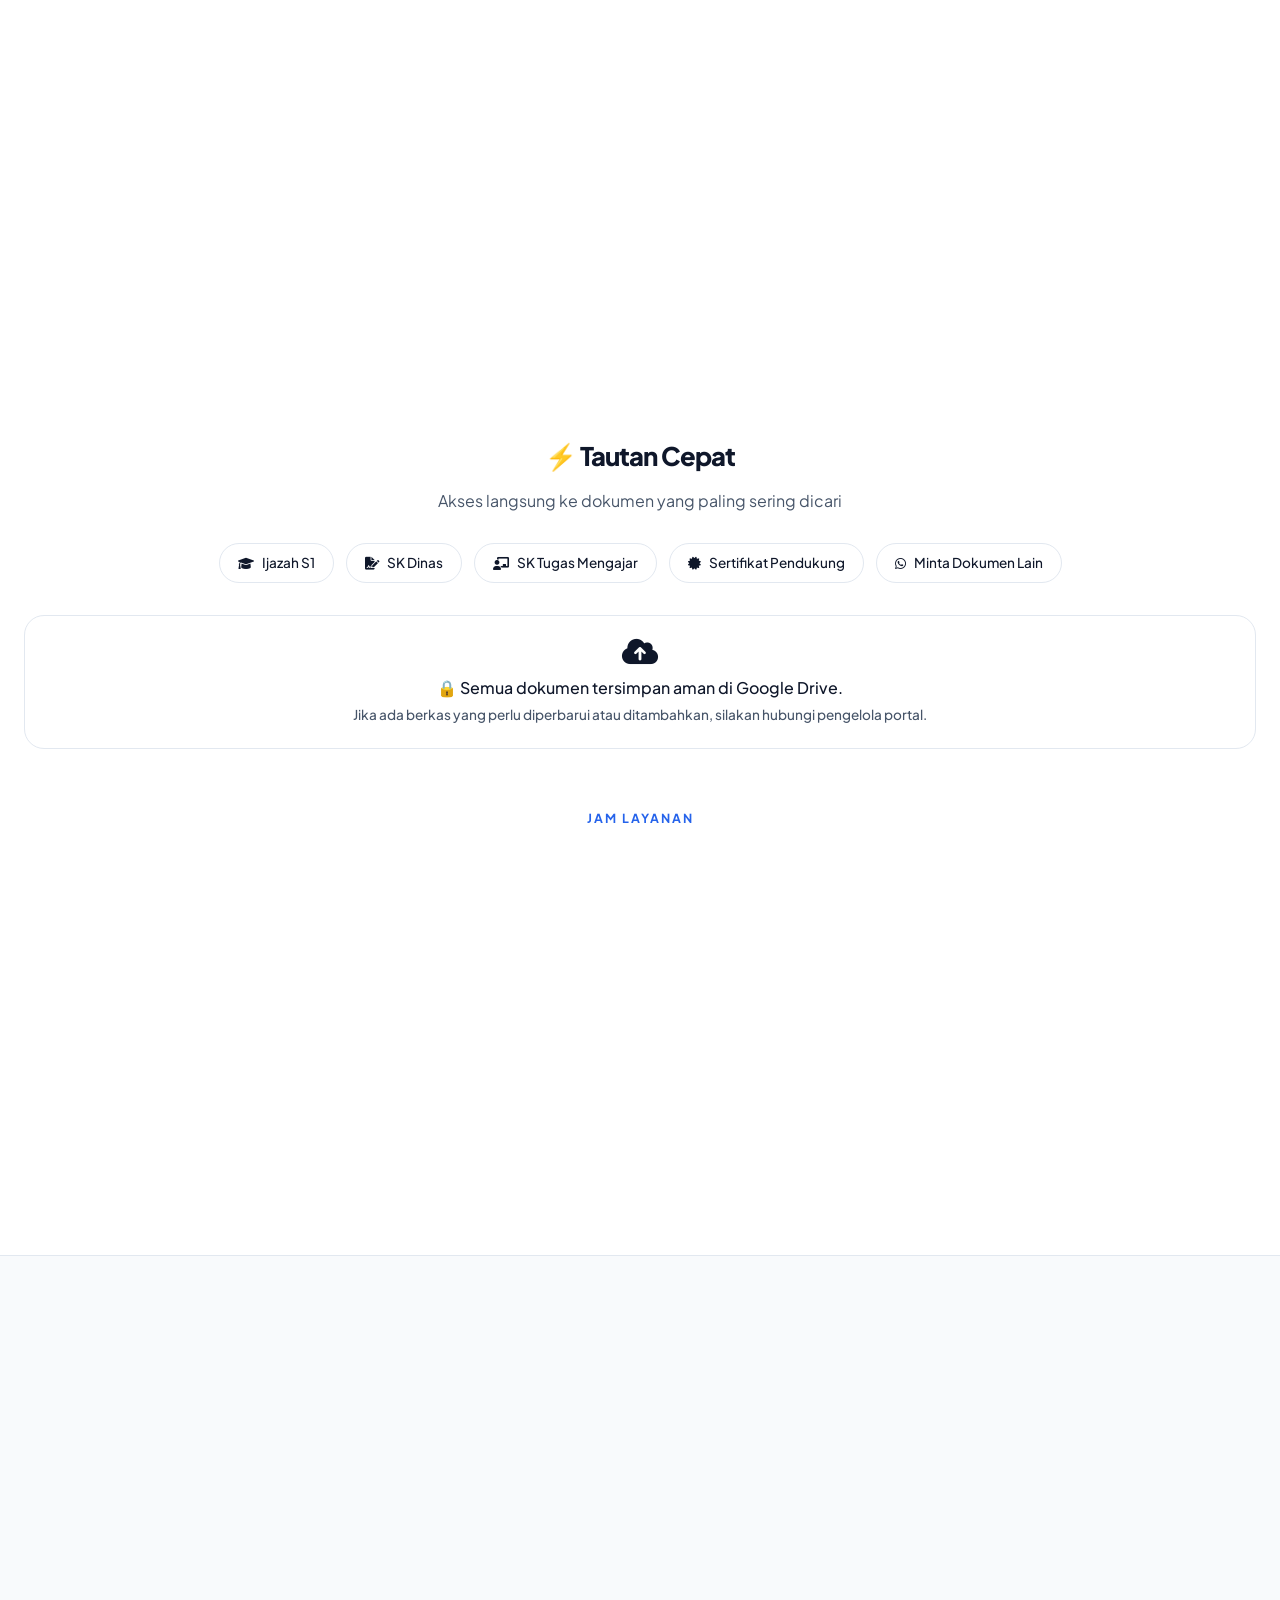
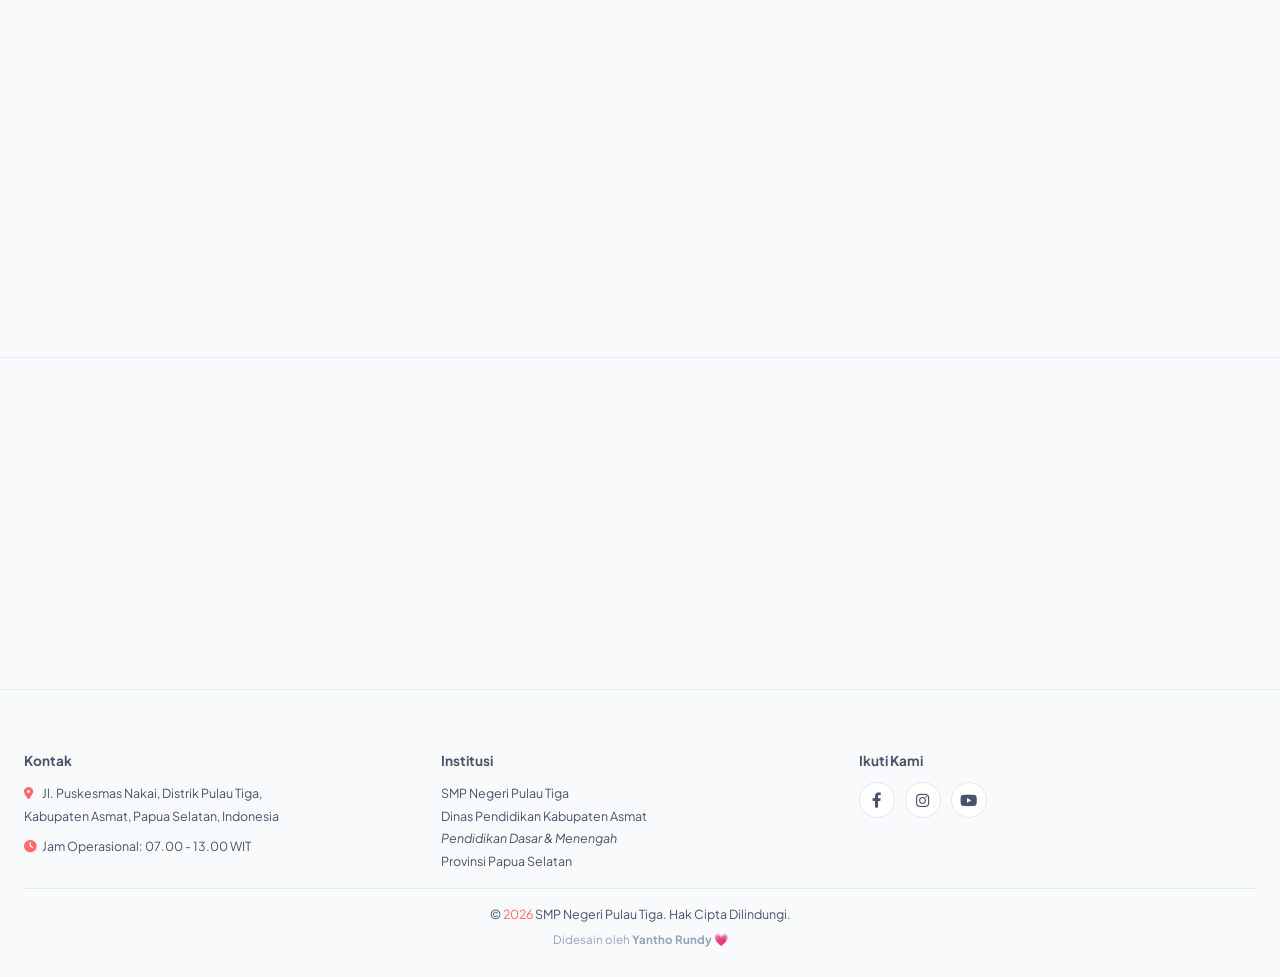
==== commit ff7e4e83: "k" ====
--- a/index.html
+++ b/index.html
@@ -1279,8 +1279,7 @@
       </div>
     </div>
   </footer>
-  <script src="js/main.js"></script>
-  <script src="js/navbar.js"></script>
+  
 
   <!-- ===== SCRIPT KECIL UNTUK FAQ ACCORDION ===== -->
   <script>
@@ -1305,6 +1304,9 @@
       });
     });
   </script>
+  <script src="js/navbar.js" defer></script>
+  <script src="js/main.js"></script>
+  <script src="js/navbar.js"></script>
 </body>
 
 </html>
--- a/css/style.css
+++ b/css/style.css
@@ -1965,4 +1965,6 @@
   .hamburger {
     display: flex !important;
   }
-}+}
+
+
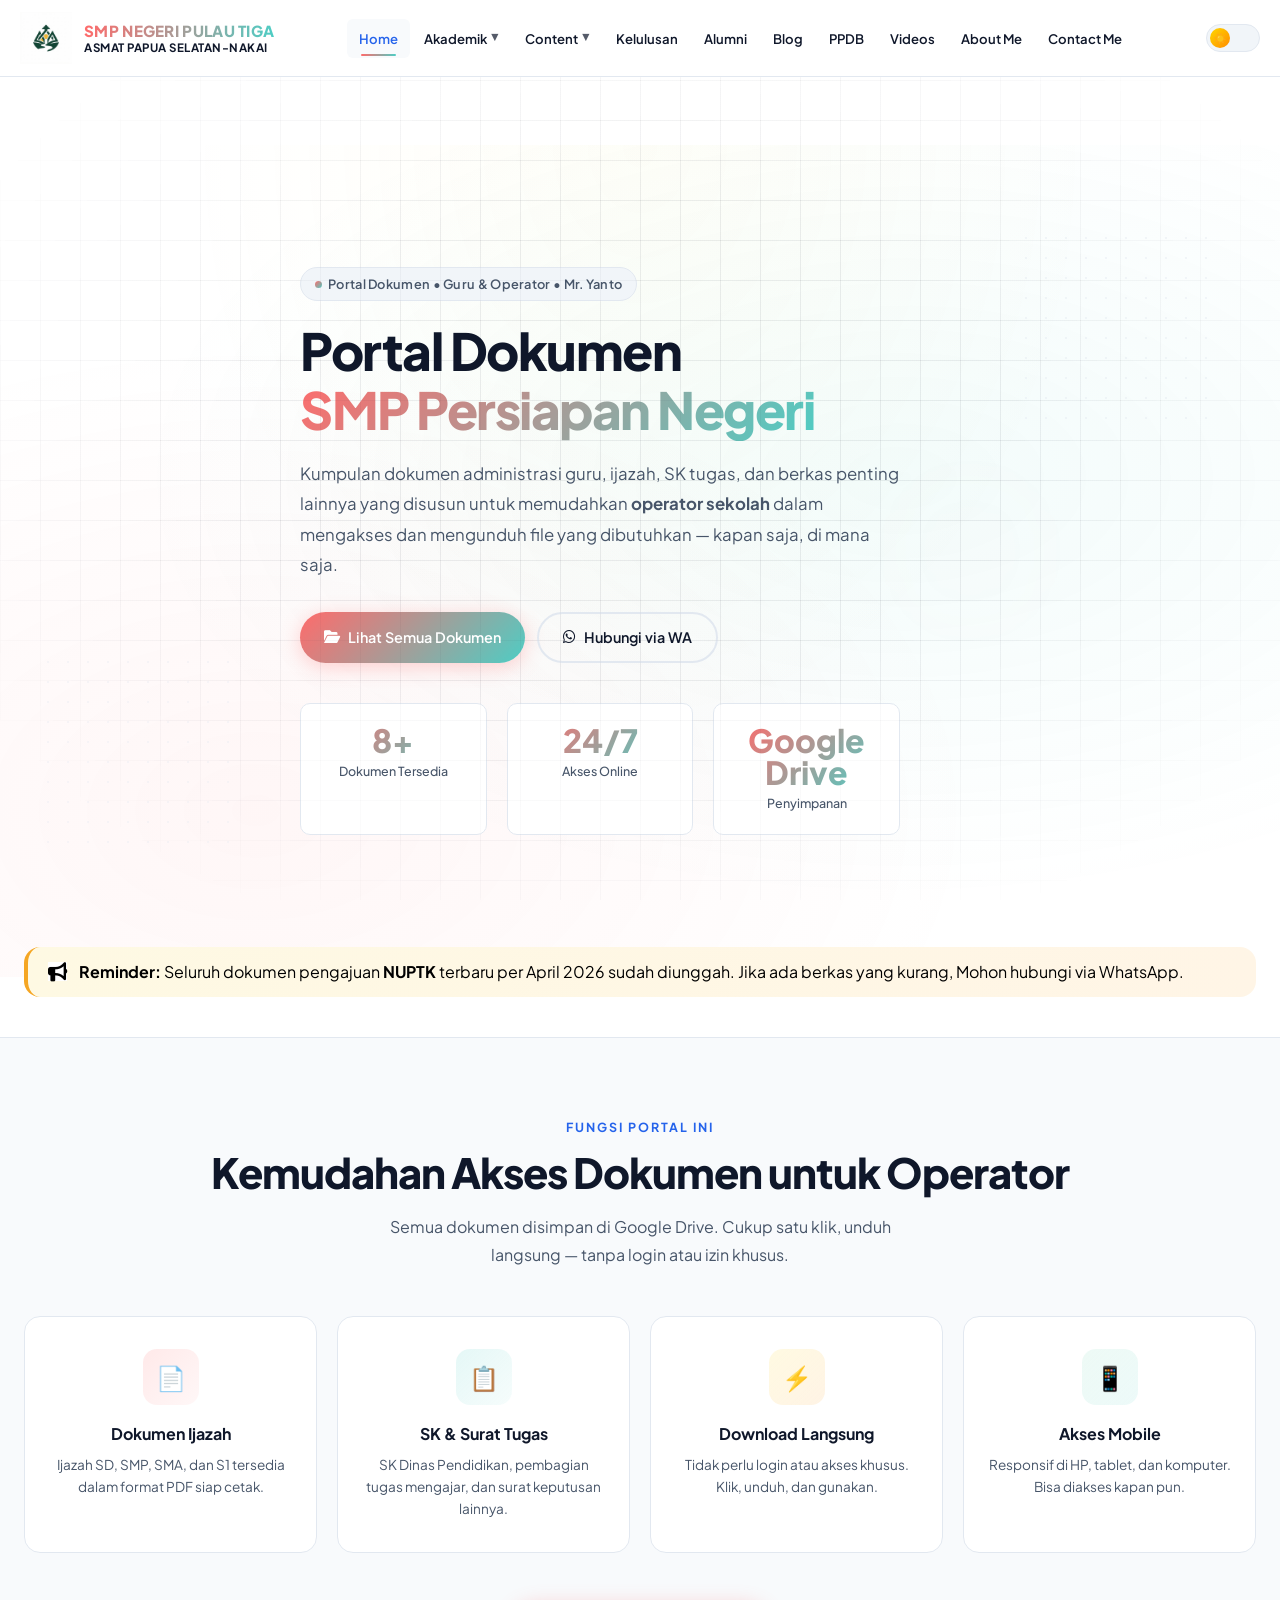
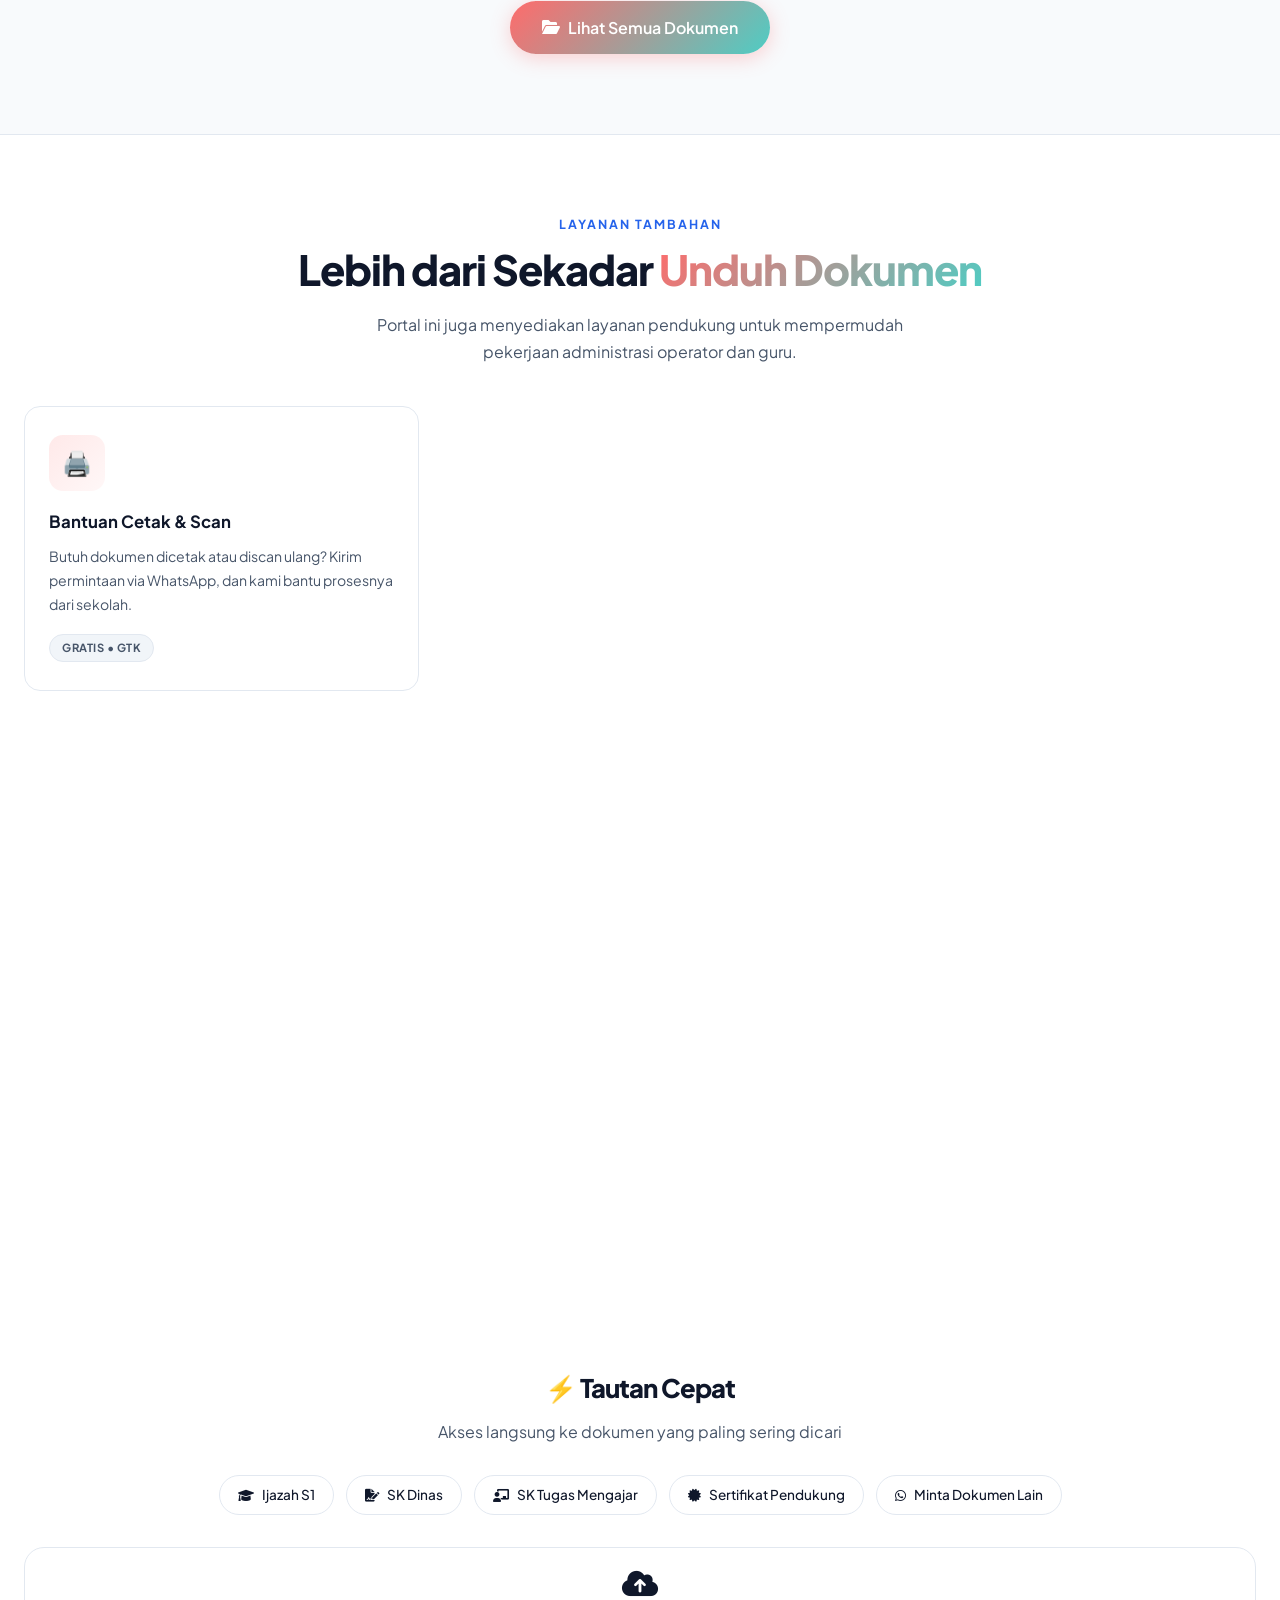
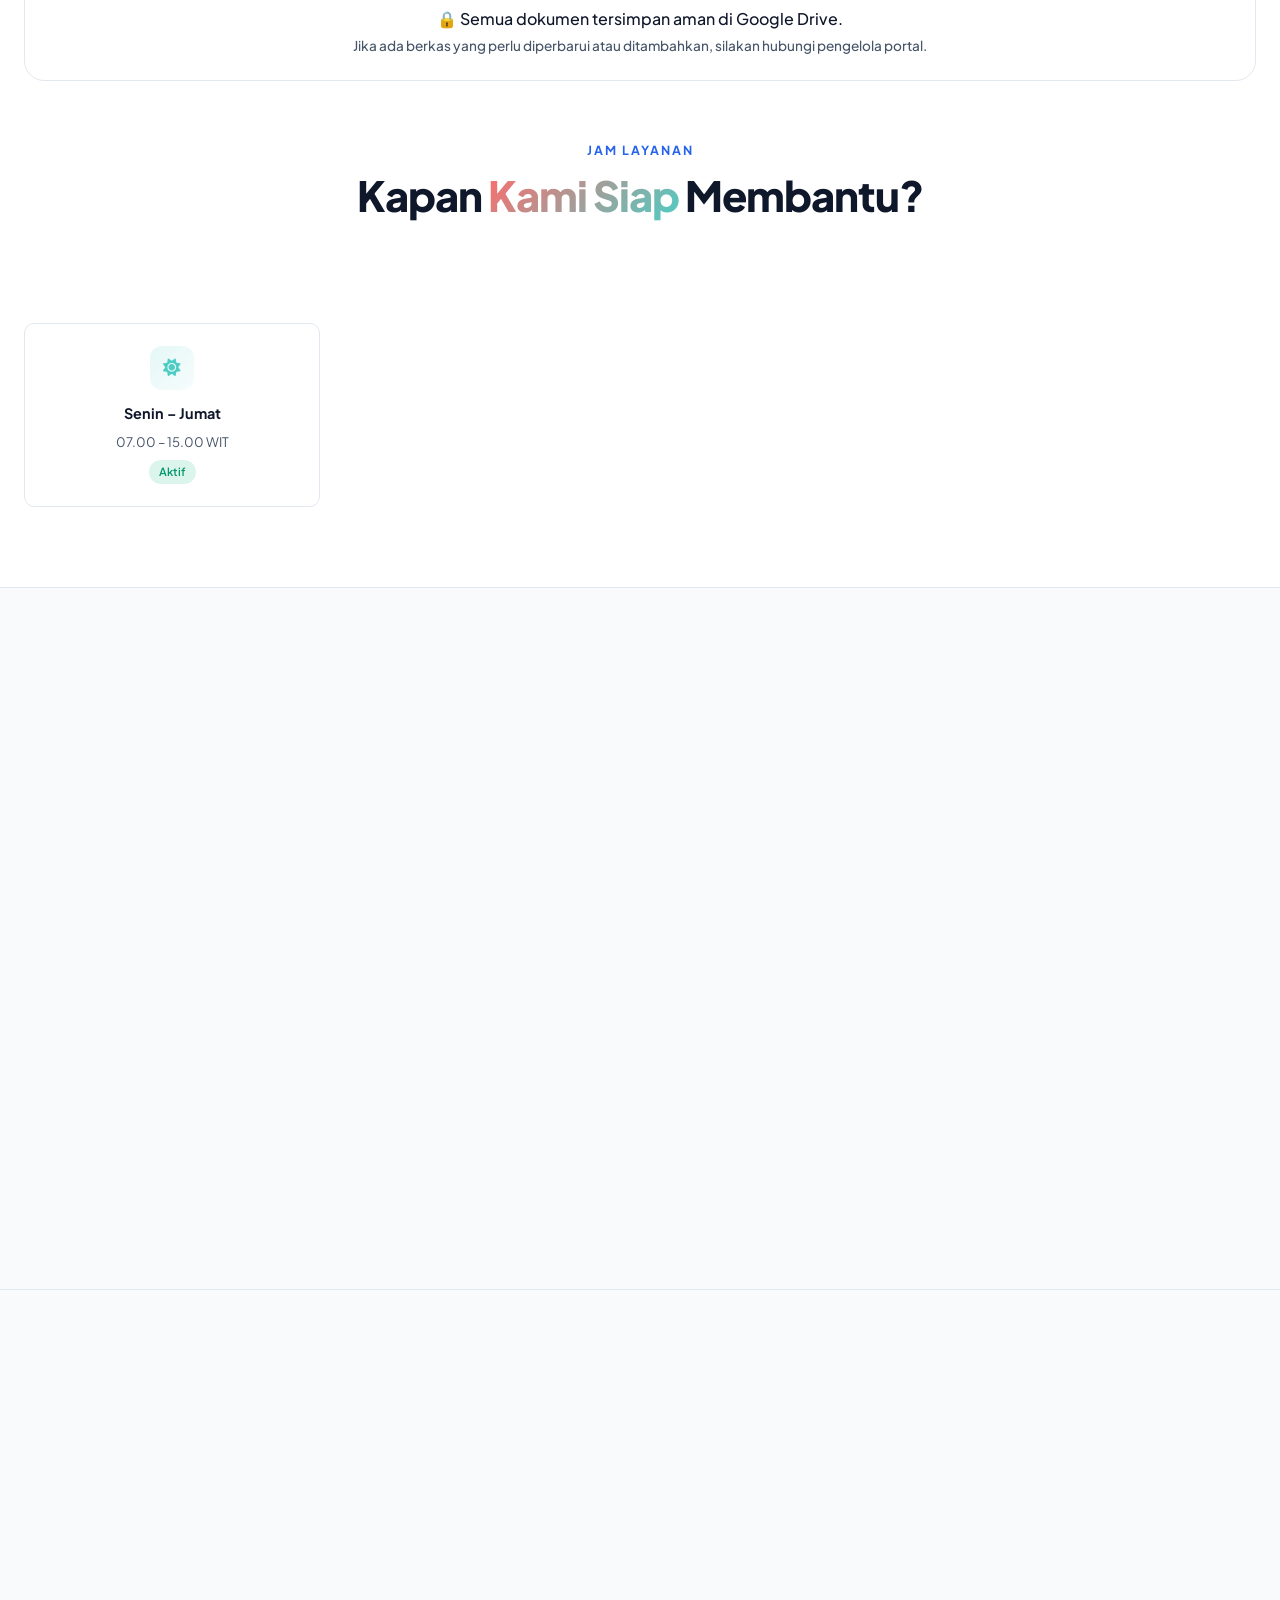
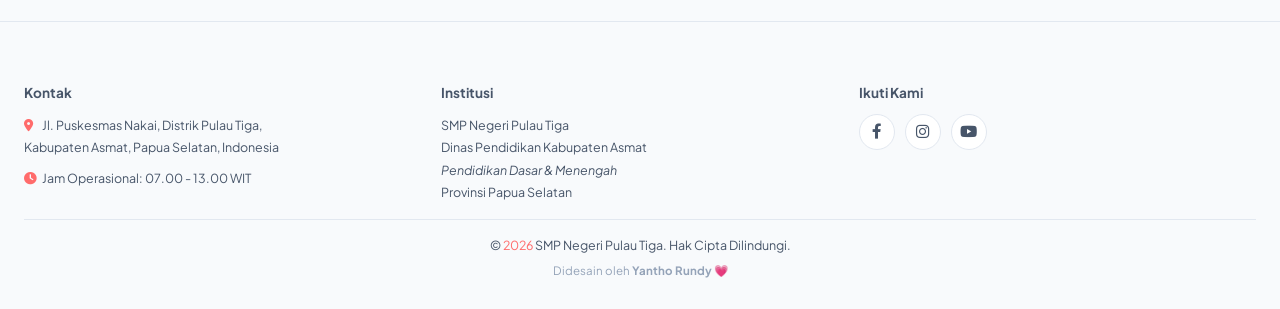
==== commit 07b71fd1: "k" ====
--- a/index.html
+++ b/index.html
@@ -751,75 +751,75 @@
         </div>
       </div>
     </section>
-<!-- ===== KONTEN BARU 2: TESTIMONI ===== -->
-<section class="section"
-  style="background: var(--bg2); border-top: 1px solid var(--border); border-bottom: 1px solid var(--border);">
-  <div class="container">
-    <div style="text-align: center; margin-bottom: 8px">
-      <p class="section-label fade-up">Testimoni</p>
-      <h2 class="section-title fade-up">
-        Apa Kata <span class="gradient-text">Pengguna</span>?
-      </h2>
-      <p class="section-desc fade-up" style="margin: 0 auto">
-        Beberapa tanggapan dari operator sekolah dan rekan guru yang
-        memanfaatkan portal ini.
-      </p>
-    </div>
-
-    <div class="testimonial-grid">
-      <div class="testimonial-card fade-up">
-        <div class="testimonial-stars">★★★★★</div>
-        <div class="testimonial-quote-icon">"</div>
-        <p class="testimonial-text">
-          Sangat membantu! Dulu saya harus minta SK berulang kali ke
-          bagian administrasi. Sekarang tinggal buka portal, klik, dan
-          unduh. Hemat waktu banget.
-        </p>
-        <div class="testimonial-author">
-          <div class="testimonial-avatar">A</div>
-          <div class="testimonial-author-info">
-            <h4>Anisa Prameswari</h4>
-            <p>Operator Sekolah • SMP Negeri 2 Bandung</p>
+    <!-- ===== KONTEN BARU 2: TESTIMONI =====
+    <section class="section"
+      style="background: var(--bg2); border-top: 1px solid var(--border); border-bottom: 1px solid var(--border);">
+      <div class="container">
+        <div style="text-align: center; margin-bottom: 8px">
+          <p class="section-label fade-up">Testimoni</p>
+          <h2 class="section-title fade-up">
+            Apa Kata <span class="gradient-text">Pengguna</span>?
+          </h2>
+          <p class="section-desc fade-up" style="margin: 0 auto">
+            Beberapa tanggapan dari operator sekolah dan rekan guru yang
+            memanfaatkan portal ini.
+          </p>
+        </div>
+
+        <div class="testimonial-grid">
+          <div class="testimonial-card fade-up">
+            <div class="testimonial-stars">★★★★★</div>
+            <div class="testimonial-quote-icon">"</div>
+            <p class="testimonial-text">
+              Sangat membantu! Dulu saya harus minta SK berulang kali ke
+              bagian administrasi. Sekarang tinggal buka portal, klik, dan
+              unduh. Hemat waktu banget.
+            </p>
+            <div class="testimonial-author">
+              <div class="testimonial-avatar">A</div>
+              <div class="testimonial-author-info">
+                <h4>Anisa Prameswari</h4>
+                <p>Operator Sekolah • SMP Negeri 2 Bandung</p>
+              </div>
+            </div>
+          </div>
+
+          <div class="testimonial-card fade-up">
+            <div class="testimonial-stars">★★★★★</div>
+            <div class="testimonial-quote-icon">"</div>
+            <p class="testimonial-text">
+              Aksesnya mudah, tampilannya bersih, dan yang paling penting
+              bisa dibuka dari HP. Sangat cocok untuk sekolah di daerah.
+            </p>
+            <div class="testimonial-author">
+              <div class="testimonial-avatar"
+                style="background: linear-gradient(135deg, var(--c3), var(--c4)); color: #000;">R</div>
+              <div class="testimonial-author-info">
+                <h4>Rendra Mahendra</h4>
+                <p>Guru Kelas • SD Negeri 1 Surabaya</p>
+              </div>
+            </div>
+          </div>
+
+          <div class="testimonial-card fade-up">
+            <div class="testimonial-stars">★★★★★</div>
+            <div class="testimonial-quote-icon">"</div>
+            <p class="testimonial-text">
+              Dokumentasi administrasi jadi lebih tertata. Operator baru
+              tinggal dikasih link, langsung paham. Recommended untuk sekolah
+              lain!
+            </p>
+            <div class="testimonial-author">
+              <div class="testimonial-avatar" style="background: linear-gradient(135deg, var(--c5), var(--c1));">D</div>
+              <div class="testimonial-author-info">
+                <h4>Dimas Aryasatya</h4>
+                <p>Kepala Sekolah • SMP Negeri 3 Cimahi</p>
+              </div>
+            </div>
           </div>
         </div>
       </div>
-
-      <div class="testimonial-card fade-up">
-        <div class="testimonial-stars">★★★★★</div>
-        <div class="testimonial-quote-icon">"</div>
-        <p class="testimonial-text">
-          Aksesnya mudah, tampilannya bersih, dan yang paling penting
-          bisa dibuka dari HP. Sangat cocok untuk sekolah di daerah.
-        </p>
-        <div class="testimonial-author">
-          <div class="testimonial-avatar"
-            style="background: linear-gradient(135deg, var(--c3), var(--c4)); color: #000;">R</div>
-          <div class="testimonial-author-info">
-            <h4>Rendra Mahendra</h4>
-            <p>Guru Kelas • SD Negeri 1 Surabaya</p>
-          </div>
-        </div>
-      </div>
-
-      <div class="testimonial-card fade-up">
-        <div class="testimonial-stars">★★★★★</div>
-        <div class="testimonial-quote-icon">"</div>
-        <p class="testimonial-text">
-          Dokumentasi administrasi jadi lebih tertata. Operator baru
-          tinggal dikasih link, langsung paham. Recommended untuk sekolah
-          lain!
-        </p>
-        <div class="testimonial-author">
-          <div class="testimonial-avatar" style="background: linear-gradient(135deg, var(--c5), var(--c1));">D</div>
-          <div class="testimonial-author-info">
-            <h4>Dimas Aryasatya</h4>
-            <p>Kepala Sekolah • SMP Negeri 3 Cimahi</p>
-          </div>
-        </div>
-      </div>
-    </div>
-  </div>
-</section>
+    </section> -->
     <!-- ABOUT SNIPPET - PERBAIKAN: Responsive mobile -->
     <section class="section">
       <div class="container">
@@ -880,7 +880,7 @@
               </div>
               <div>
                 <div style="font-weight: 700; font-size: 0.92rem">
-                Aurelius S. Agung, S.Pd., Gr
+                  Aurelius S. Agung, S.Pd., Gr
                 </div>
                 <div style="font-size: 0.8rem; color: var(--text2)">
                   Guru Bahasa Inggris • SMP Negeri Persiapan Pulau Tiga • Nakai, Papua Selatan
@@ -1239,7 +1239,8 @@
             Kami</h4>
           <div style="display: flex; gap: 10px; margin-top: 4px;">
 
-            <a href="https://www.facebook.com/yantho.rundy6" target="_blank" rel="noopener noreferrer" aria-label="Facebook"
+            <a href="https://www.facebook.com/yantho.rundy6" target="_blank" rel="noopener noreferrer"
+              aria-label="Facebook"
               style="display: inline-flex; align-items: center; justify-content: center; width: 36px; height: 36px; border-radius: 50%; background: var(--card-bg); border: 1px solid var(--border); color: var(--text2); text-decoration: none; font-size: 0.95rem; transition: all .25s ease;"
               onmouseover="this.style.background='#1877F2';this.style.color='#fff';this.style.borderColor='#1877F2';this.style.transform='translateY(-2px)';"
               onmouseout="this.style.background='var(--card-bg)';this.style.color='var(--text2)';this.style.borderColor='var(--border)';this.style.transform='translateY(0)';">
@@ -1279,7 +1280,7 @@
       </div>
     </div>
   </footer>
-  
+
 
   <!-- ===== SCRIPT KECIL UNTUK FAQ ACCORDION ===== -->
   <script>
--- a/css/style.css
+++ b/css/style.css
@@ -66,7 +66,19 @@
   transition: background var(--transition), color var(--transition);
   overflow-x: hidden;
 }
-
+body::before {
+  content: '';
+  position: fixed;
+  inset: 0;
+  background-image:
+    linear-gradient(to right, rgba(15, 23, 42, 0.035) 1px, transparent 1px),
+    linear-gradient(to bottom, rgba(15, 23, 42, 0.035) 1px, transparent 1px);
+  background-size: 40px 40px;
+  pointer-events: none;
+  z-index: 0;
+  mask-image: radial-gradient(ellipse at center, black 40%, transparent 85%);
+  -webkit-mask-image: radial-gradient(ellipse at center, black 40%, transparent 85%);
+}
 a {
   text-decoration: none;
   color: inherit;
@@ -795,6 +807,19 @@
   font-size: 0.85rem;
   color: var(--text2);
   transition: background var(--transition);
+}
+footer::before {
+  content: '';
+  position: fixed;
+  inset: 0;
+  background-image:
+    linear-gradient(to right, rgba(15, 23, 42, 0.035) 1px, transparent 1px),
+    linear-gradient(to bottom, rgba(15, 23, 42, 0.035) 1px, transparent 1px);
+  background-size: 40px 40px;
+  pointer-events: none;
+  z-index: 0;
+  mask-image: radial-gradient(ellipse at center, black 40%, transparent 85%);
+  -webkit-mask-image: radial-gradient(ellipse at center, black 40%, transparent 85%);
 }
 
 footer span {
